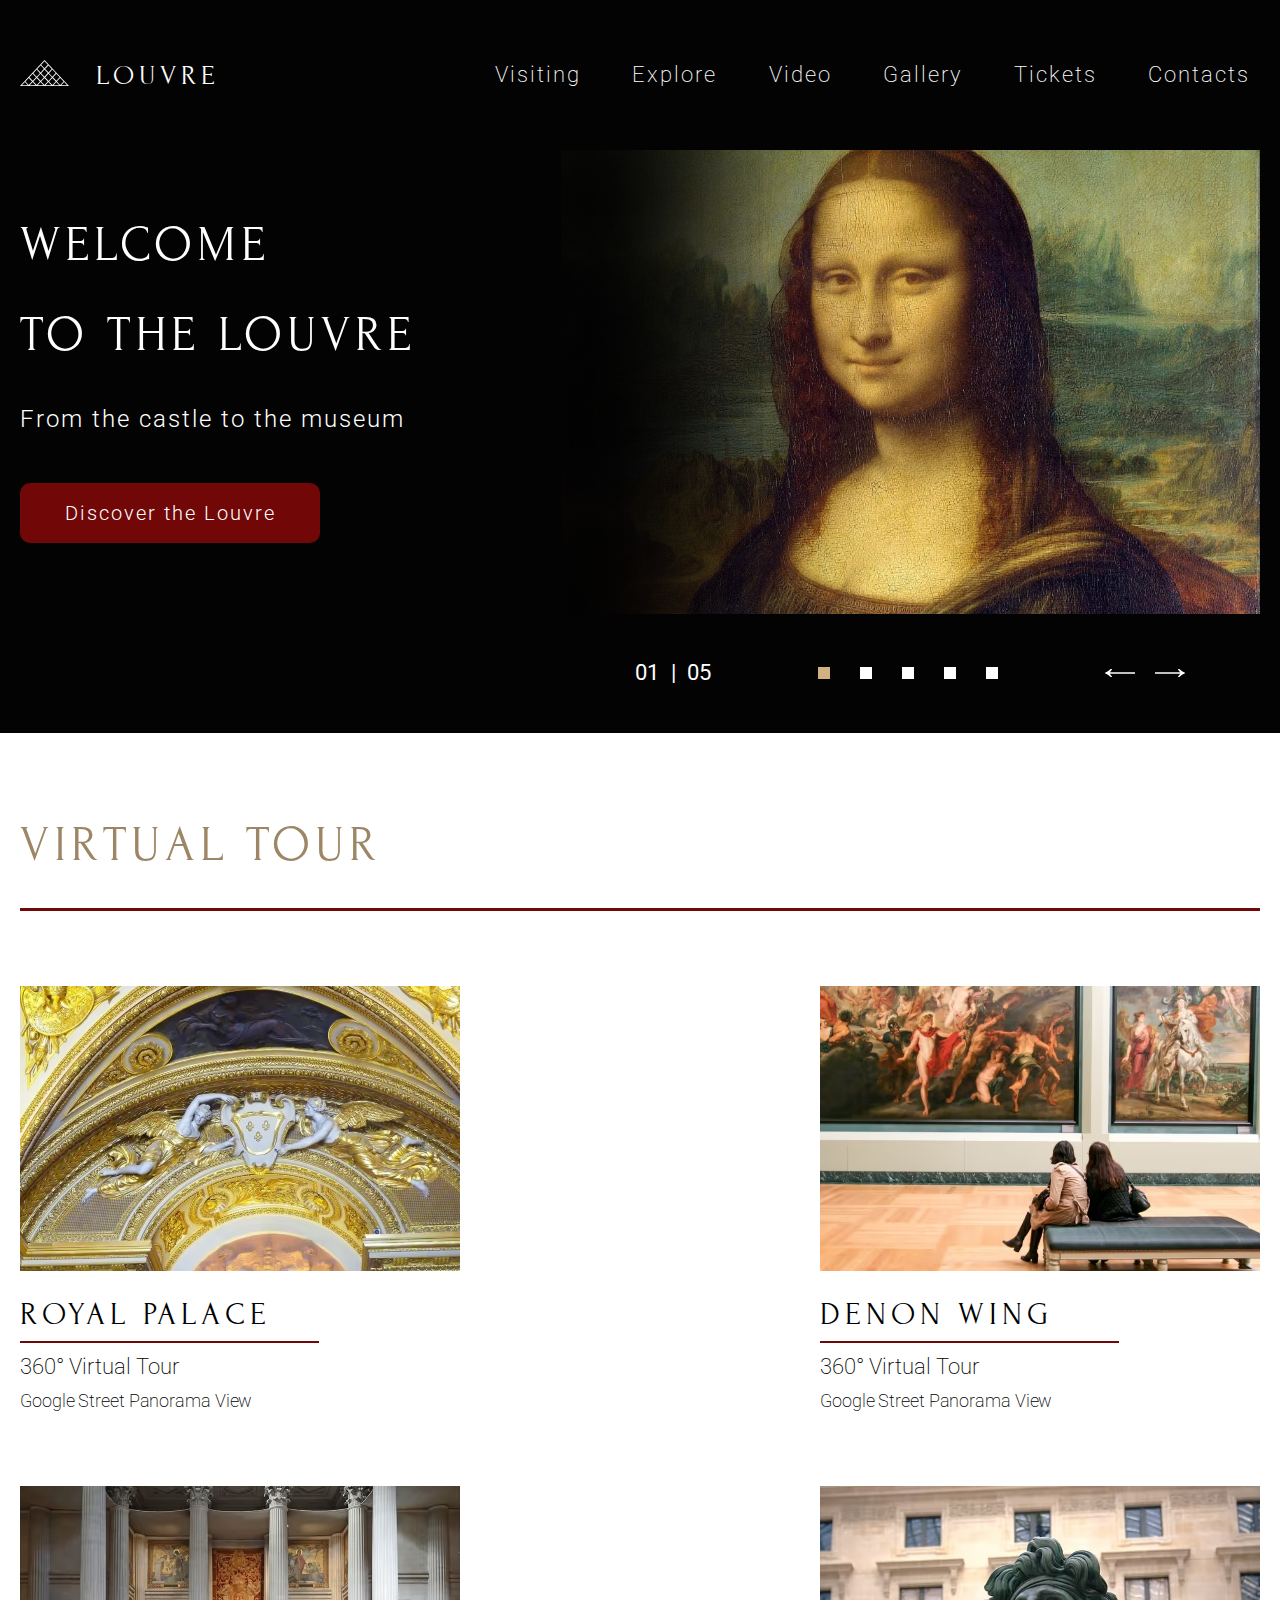
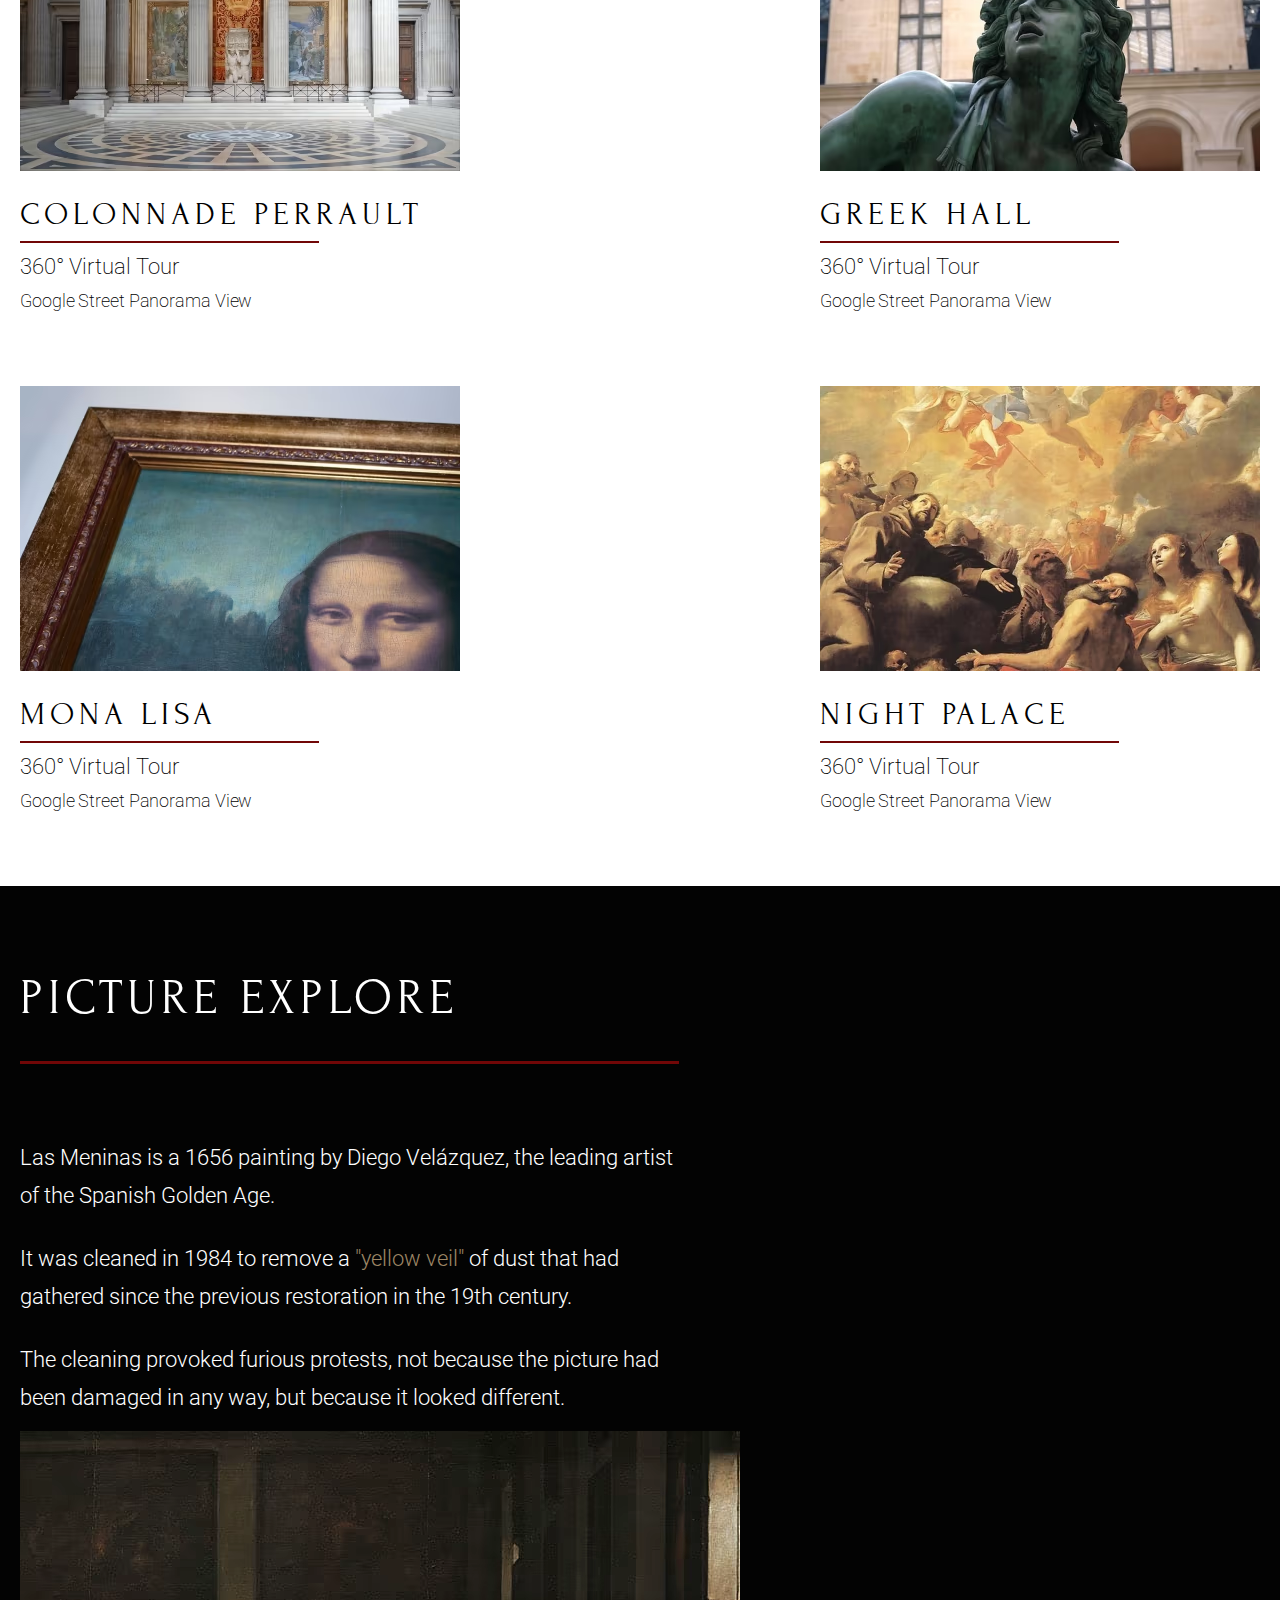
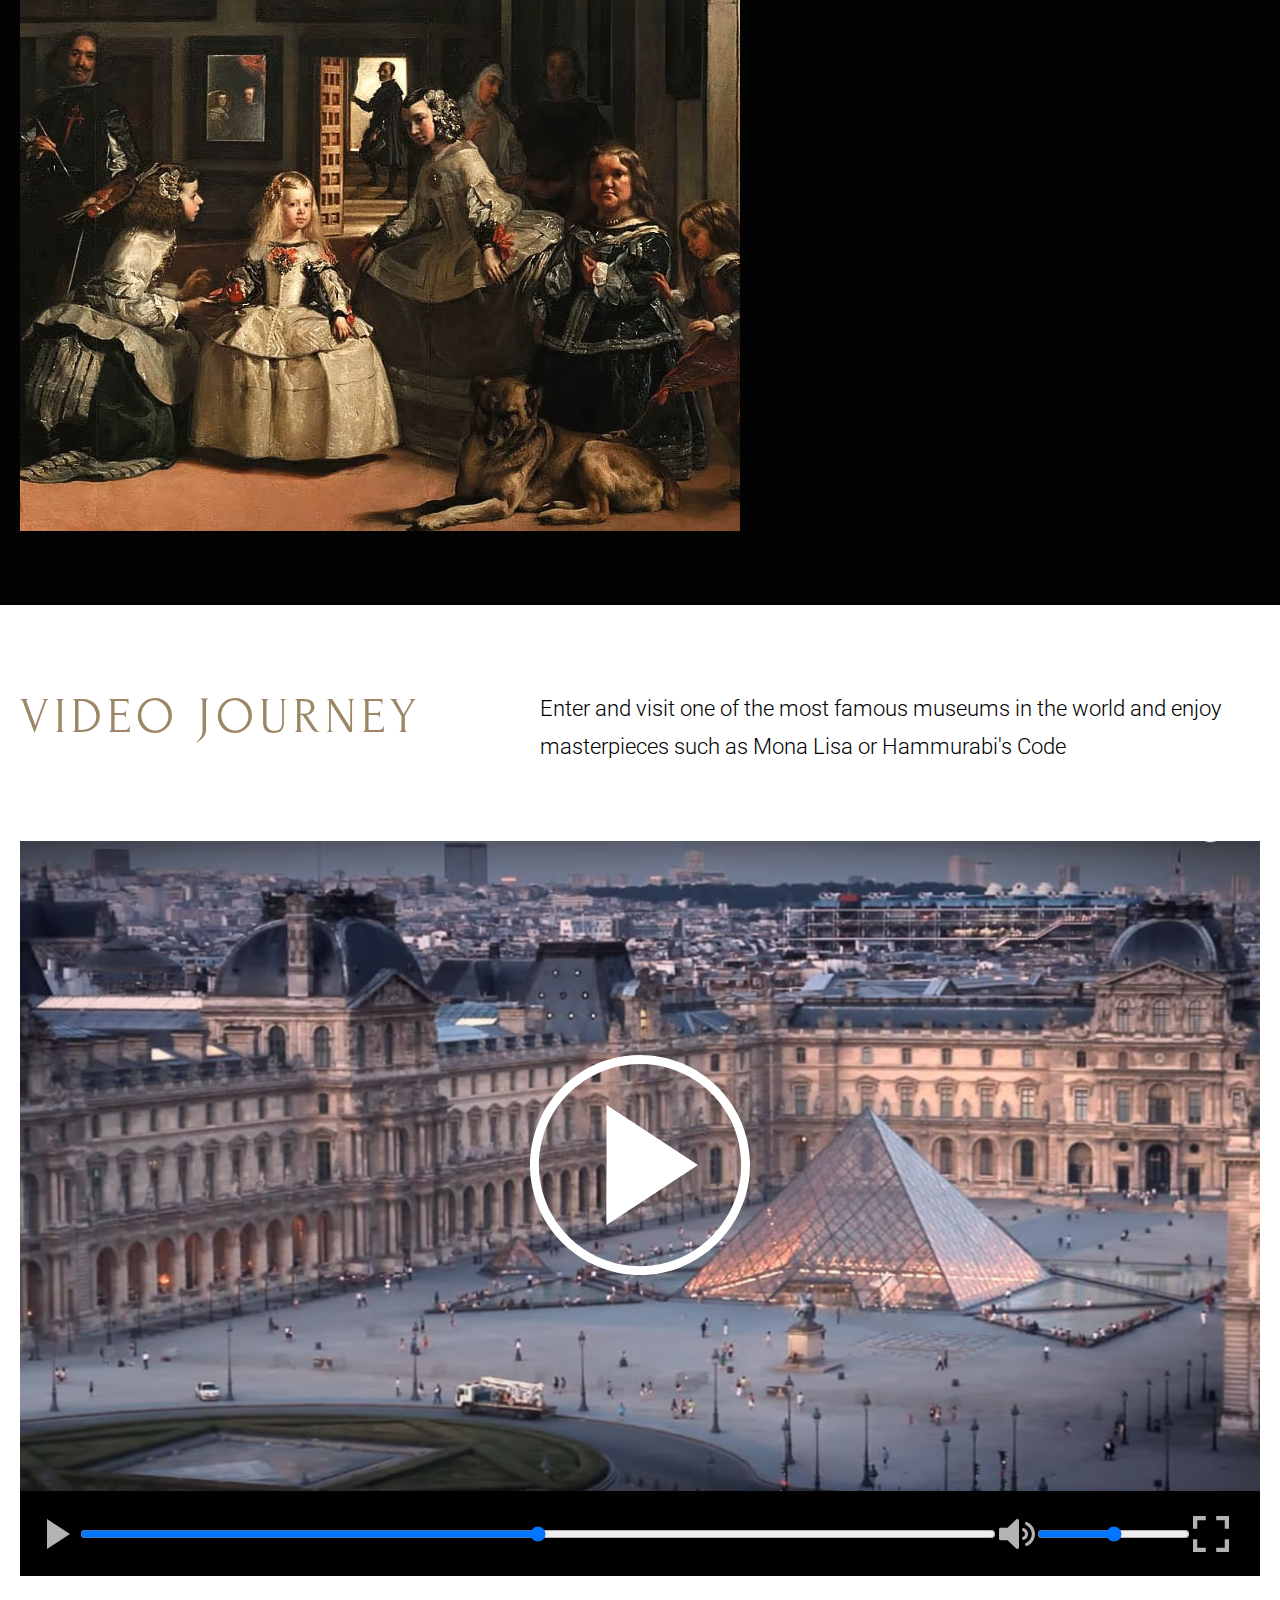
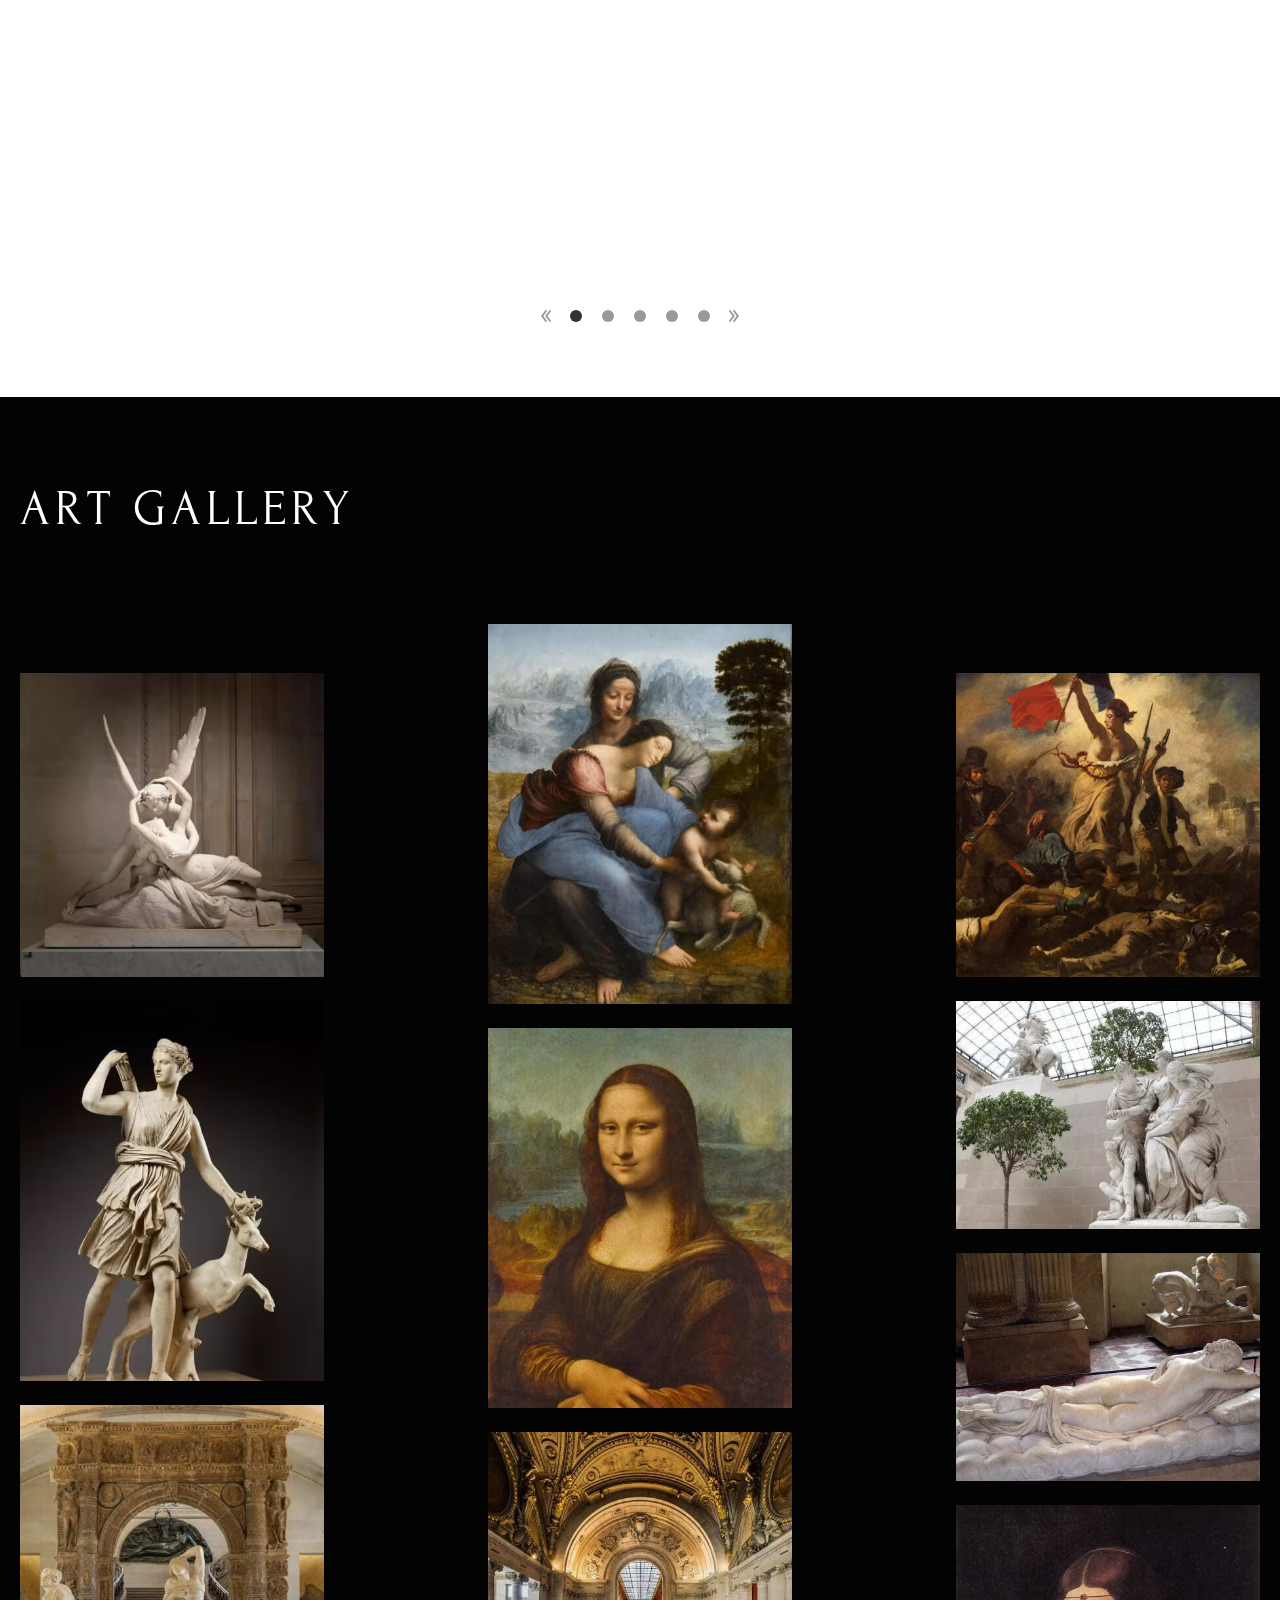
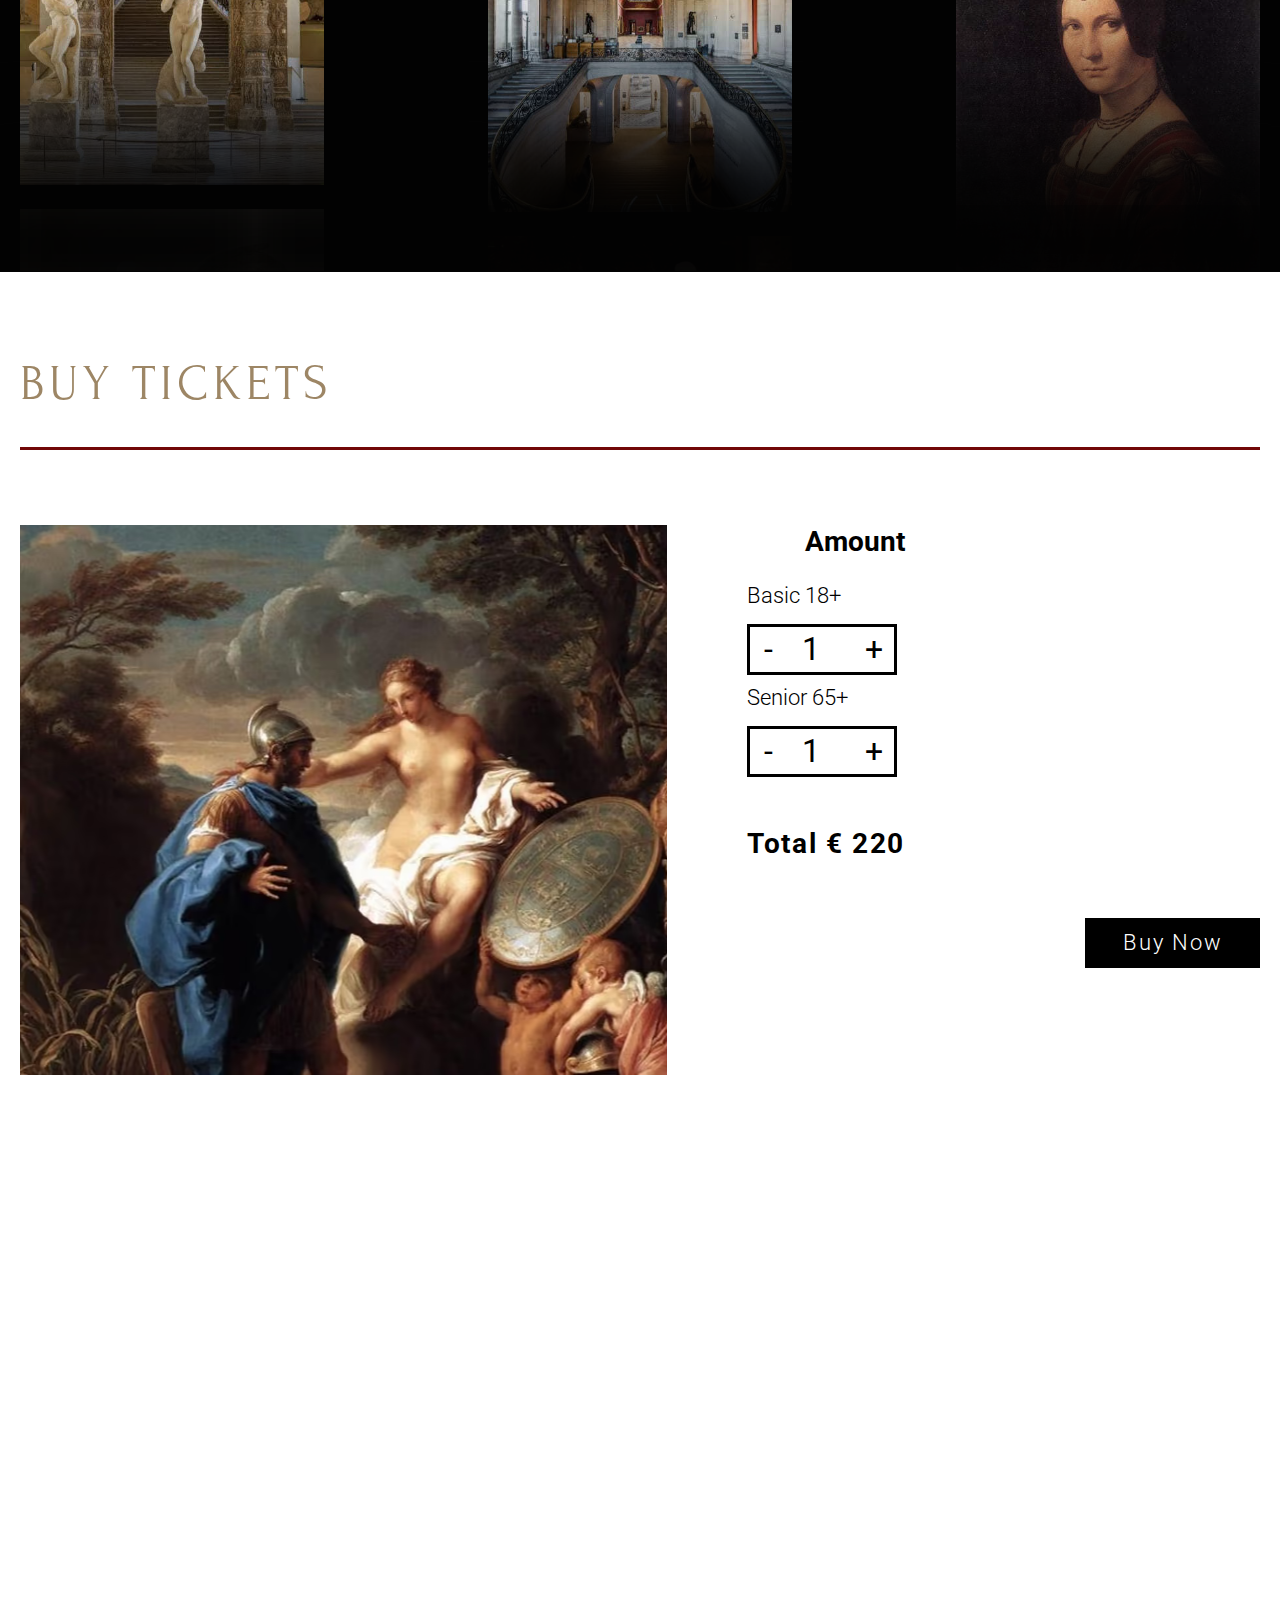
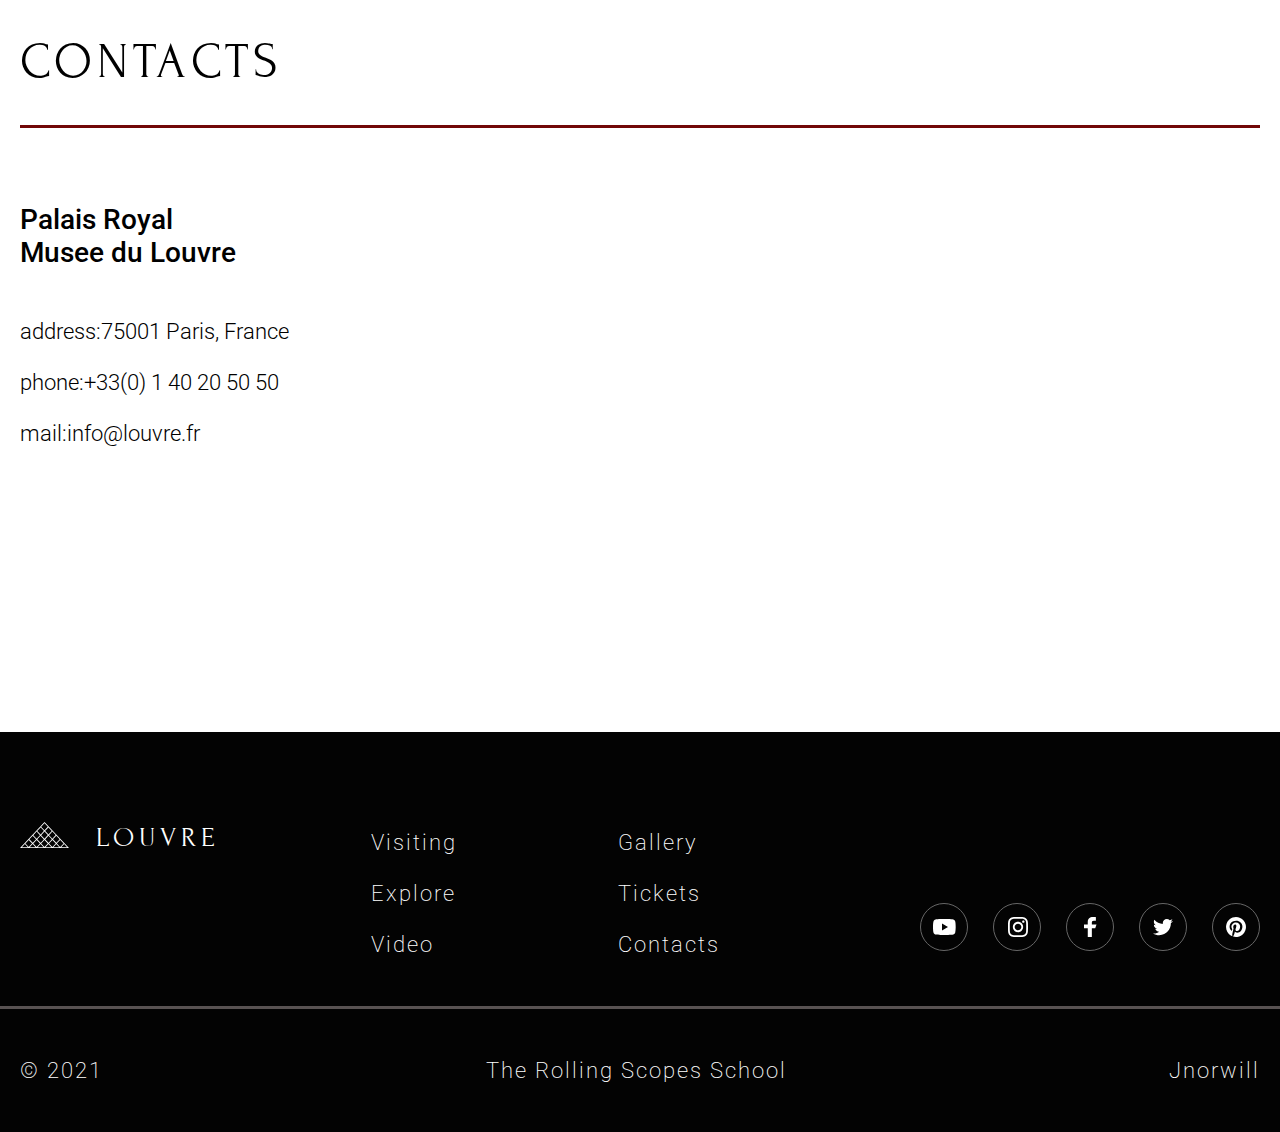
==== museum-dom/index.html @ 8c51a59c "refactor: rename folder museum" ====
<!DOCTYPE html>
<html lang="en">
  <head>
    <meta charset="UTF-8">
    <meta http-equiv="X-UA-Compatible" content="IE=edge">
    <meta name="viewport" content="width=device-width, initial-scale=1.0">
    <title>museum</title>
    <link rel="stylesheet" href="./compressed/css/style.min.css">
    <link rel="icon" href="./assets/img/favicon.ico">
    <link rel="preconnect" href="https://fonts.googleapis.com">
    <link rel="preconnect" href="https://fonts.gstatic.com" crossorigin>
    <link href="https://fonts.googleapis.com/css2?family=Forum&display=swap"
      rel="stylesheet">
    <link rel="preconnect" href="https://fonts.googleapis.com">
    <link rel="preconnect" href="https://fonts.gstatic.com" crossorigin>
    <link
      href="https://fonts.googleapis.com/css2?family=Roboto:wght@300;400;500;700&display=swap"
      rel="stylesheet">
    <script src="./index.js" defer></script>
  </head>
  <body>
    <header class="header-wrapper dark-bg">
      <h1 class="hidden">Museum</h1>
      <div class="header container">
        <div class="logo">
          <div class="logo__img"></div>
          <div class="logo__text">Louvre</div>
        </div>
        <nav>
          <ul class="navigation header__navigation">
            <li><a href="#visiting" class="navigation__link">Visiting</a></li>
            <li><a href="#explore" class="navigation__link">Explore</a></li>
            <li><a href="#video" class="navigation__link">Video</a></li>
            <li><a href="#gallery" class="navigation__link">Gallery</a></li>
            <li><a href="#tickets" class="navigation__link">Tickets</a></li>
            <li><a href="#contacts" class="navigation__link">Contacts</a></li>
          </ul>
          <div class="burger-menu-img"></div>
        </nav>
      </div>
      <div class="burger-menu">
        <ul class="navigation burger-menu__nav">
            <li><a href="#visiting" class="navigation__link">Visiting</a></li>
            <li><a href="#explore" class="navigation__link">Explore</a></li>
            <li><a href="#video" class="navigation__link">Video</a></li>
            <li><a href="#gallery" class="navigation__link">Gallery</a></li>
            <li><a href="#tickets" class="navigation__link">Tickets</a></li>
            <li><a href="#contacts" class="navigation__link">Contacts</a></li>
          </ul>
          <div class="burger-menu__img">
            <img class="burger-menu__img_big" src="./assets/img/burger-menu-img1.avif" alt="img">
            <img class="burger-menu__img_little" src="./assets/img/burger-menu-img2.avif" alt="img">
            <img class="burger-menu__img_little" src="./assets/img/burger-menu-img3.avif" alt="img">
          </div>
          <div class="burger-menu__line"></div>
          <div>
            <ul class="social-net burger-menu__social-net">
              <li><a href="https://www.youtube.com/user/louvre"
                  class="social-net__link youtube"></a></li>
              <li><a href="https://www.instagram.com/museelouvre/"
                  class="social-net__link instagram"></a></li>
              <li><a href="https://www.facebook.com/museedulouvre"
                  class="social-net__link facebook"></a></li>
              <li><a href="http://twitter.com/museelouvre"
                  class="social-net__link twitter"></a></li>
              <li><a href="https://www.pinterest.fr/museedulouvre/"
                  class="social-net__link pinterest"></a></li>
            </ul>
          </div>
      </div>
    </header>
    <main>
      <section class="welcome dark-bg">
        <div class="welcome-container container">
          <div class="welcome__text-container">
            <h2 class="title welcome__title">Welcome <br> to the Louvre</h2>
            <p class="welcome__subtitle">From the castle to the museum</p>
            <a href="./tours/tour7.html" class="welcome__button">Discover
              the Louvre</a>
          </div>
          <div class="welcome__slider slider">
            <div class="slider__gallery">
              <div class="slider__gallery_shadow"></div>
              <div>
                <img class="slider__gallery_img" src="./assets/img/1.avif"
                  alt="Djokonda">
                <img class="slider__gallery_img hidden" src="./assets/img/2.avif"
                  alt="">
                <img class="slider__gallery_img hidden" src="./assets/img/3.avif"
                  alt="">
                <img class="slider__gallery_img hidden" src="./assets/img/4.avif"
                  alt="">
                <img class="slider__gallery_img hidden" src="./assets/img/5.avif"
                  alt="">
              </div>
            </div>
            <div class="slider__pagination">
              <div class="slider__numbers">
                <div>01</div>
                <div>|</div>
                <div>05</div>
              </div>
              <div class="slider__squares">
                <div class="squares__square squares__square_beige"></div>
                <div class="squares__square"></div>
                <div class="squares__square"></div>
                <div class="squares__square"></div>
                <div class="squares__square"></div>
              </div>
              <div class="slider__arrows">
                <button class="slider__arrow"></button>
                <button class="slider__arrow slider__arrow_right"></button>
              </div>
            </div>
          </div>
        </div>
      </section>
      <section class="visiting container" id="visiting">
        <h2 class="visiting__title title border-bottom">Virtual tour</h2>
        <div class="visiting__cards">
          <a class="card-link" href="./tours/tour1.html">
            <img class="card-link__img"
              src="./assets/img/royal-palace-tour.avif" alt="Royal Palace">
            <h3 class="card-link__title">Royal Palace</h3>
            <p class="card-link__big-text">360° Virtual Tour</p>
            <p class="card-link__text">Google Street Panorama View</p>
          </a>
          <a class="card-link" href="./tours/tour2.html">
            <img class="card-link__img" src="./assets/img/denon-wing-tour.avif"
              alt="Denon Wing">
            <h3 class="card-link__title">Denon Wing</h3>
            <p class="card-link__big-text">360° Virtual Tour</p>
            <p class="card-link__text">Google Street Panorama View</p>
          </a>
          <a class="card-link" href="./tours/tour2.html">
            <img class="card-link__img"
              src="./assets/img/colonnade-perrault-tour.avif"
              alt="Colonnade Perrault">
            <h3 class="card-link__title">Colonnade Perrault</h3>
            <p class="card-link__big-text">360° Virtual Tour</p>
            <p class="card-link__text">Google Street Panorama View</p>
          </a>
          <a class="card-link" href="./tours/tour2.html">
            <img class="card-link__img" src="./assets/img/greek-hall-tour.avif"
              alt="Greek hall">
            <h3 class="card-link__title">Greek hall</h3>
            <p class="card-link__big-text">360° Virtual Tour</p>
            <p class="card-link__text">Google Street Panorama View</p>
          </a>
          <a class="card-link" href="./tours/tour2.html">
            <img class="card-link__img" src="./assets/img/mona-lisa-tour.avif"
              alt="Mona Lisa">
            <h3 class="card-link__title">Mona Lisa</h3>
            <p class="card-link__big-text">360° Virtual Tour</p>
            <p class="card-link__text">Google Street Panorama View</p>
          </a>
          <a class="card-link" href="./tours/tour2.html">
            <img class="card-link__img" src="./assets/img/night-palace-tour.avif"
              alt="Night
              Palace">
            <h3 class="card-link__title">Night Palace</h3>
            <p class="card-link__big-text">360° Virtual Tour</p>
            <p class="card-link__text">Google Street Panorama View</p>
          </a>
        </div>
      </section>
      <section class="explore-wrapper dark-bg" id="explore">
        <div class="explore container">
          <div class="explore__text-container">
            <h2 class="explore__title title border-bottom">Picture explore</h2>
            <p class="explore__text">Las Meninas is a 1656 painting by Diego
              Velázquez, the leading artist of the Spanish Golden Age.</p>
            <p class="explore__text">It was cleaned in 1984 to remove a <span
                class="explore__text_yellow">"yellow
                veil"</span> of dust that had gathered since the previous
              restoration in
              the 19th century.</p>
            <p class="explore__text explore__text_hidden">The cleaning provoked
              furious protests, not
              because the picture had been damaged in any way, but because it
              looked different.</p>
          </div>
          <div class="explore__img-container">
            <img src="./assets/img/before.avif" alt="img">
          </div>
        </div>
      </section>
      <section class="video container" id="video">
        <div class="video__text-container">
          <h2 class="video__title title">Video journey</h2>
          <p class="video__subtitle video__subtitle_hidden">Enter and visit one
            of the most famous
            museums in the world and enjoy masterpieces such as Mona Lisa or
            Hammurabi's Code</p>
        </div>
        <div class="video__video-slider video-slider">
          <div class="video-slider__player">
            <button class="video-slider__player-button"><img
                src="./assets/svg/player.svg" alt="play"></button>
            <div class="video-slider__control video-slider-control">
              <button class="video-slider-control__button
                video-slider-control__button_play"></button>
              <button class="video-slider-control__button
                video-slider-control__button_hidden-before
                video-slider-control__button_volume"></button>
              <input class="video-slider-control__range" type="range">
              <button class="video-slider-control__button
                video-slider-control__button_hidden
                video-slider-control__button_volume"></button>
              <input class="video-slider-control__range-volume" type="range">
              <button class="video-slider-control__button
                video-slider-control__button_fullscreen"></button>
            </div>
          </div>
          <div class="video-slider__list">
            <iframe width="560" height="315"
              src="https://www.youtube.com/embed/zp1BXPX8jcU" title="YouTube
              video player" allow="accelerometer; autoplay;
              clipboard-write; encrypted-media; gyroscope; picture-in-picture"
              allowfullscreen></iframe>
            <iframe class="video-slider__list_hidden2" width="560" height="315"
              src="https://www.youtube.com/embed/Vi5D6FKhRmo" title="YouTube
              video player" allow="accelerometer; autoplay;
              clipboard-write; encrypted-media; gyroscope; picture-in-picture"
              allowfullscreen></iframe>
            <iframe class="video-slider__list_hidden" width="560" height="315"
              src="https://www.youtube.com/embed/NOhDysLnTvY" title="YouTube
              video player" allow="accelerometer; autoplay;
              clipboard-write; encrypted-media; gyroscope; picture-in-picture"
              allowfullscreen></iframe>
          </div>
          <div class="video-slider__pagination video-slider-pagination">
            <div class="video-slider-pagination__point
              video-slider-pagination__point_selected"></div>
            <div class="video-slider-pagination__point"></div>
            <div class="video-slider-pagination__point"></div>
            <div class="video-slider-pagination__point"></div>
            <div class="video-slider-pagination__point"></div>
            <button class="video-slider-pagination__arrow
              video-slider-pagination__arrow_left"></button>
            <button class="video-slider-pagination__arrow"></button>
          </div>
        </div>
      </section>
      <section class="gallery-wrapper dark-bg" id="gallery">
        <div class="gallery container">
          <h2 class="gallery__title title">Art Gallery</h2>
          <div class="gallery__list">
            <img src="./assets/img/galery1.avif" alt="img">
            <img src="./assets/img/galery2.avif" alt="img">
            <img src="./assets/img/galery3.avif" alt="img">
            <img src="./assets/img/galery4.avif" alt="img">
            <img src="./assets/img/galery5.avif" alt="img">
            <img src="./assets/img/galery6.avif" alt="img">
            <img src="./assets/img/galery7.avif" alt="img">
            <img src="./assets/img/galery8.avif" alt="img">
            <img src="./assets/img/galery9.avif" alt="img">
            <img src="./assets/img/galery10.avif" alt="img">
            <img src="./assets/img/galery11.avif" alt="img">
            <img src="./assets/img/galery12.avif" alt="img">
            <img src="./assets/img/galery13.avif" alt="img">
            <img src="./assets/img/galery14.avif" alt="img">
            <img src="./assets/img/galery15.avif" alt="img">
          </div>
          <div class="gallery__shadow"></div>
        </div>
      </section>
      <section class="tickets container" id="tickets">
        <h2 class="tickets__title title border-bottom">Buy tickets</h2>
        <div class="tickets__container">
          <div class="tickets__img"></div>
          <form class="tickets__form" action="#">
            <div class="form">
              <div class="form__container_left">
                <p class="form__title">Ticket Type</p>
                <input class="form__radio" type="radio" id="radio1"
                  name="type_of_exhibition" checked>
                <label class="form__label" for="radio1">Permanent exhibition</label><br>
                <input class="form__radio" type="radio" id="radio2"
                  name="type_of_exhibition">
                <label class="form__label" for="radio2">Temporary exhibition</label><br>
                <input class="form__radio" type="radio" id="radio3"
                  name="type_of_exhibition">
                <label class="form__label" for="radio3">Combined Admission</label>
              </div>
              <div class="form__container_right">
                <p class="form__title form__title_right">Amount</p>
                <p class="form__text">Basic 18+</p>
                <div class="form__counter">
                  <button onclick="this.nextElementSibling.stepDown()">-</button>
                  <input type="number" min="0" max="20" value="1" readonly
                    name="senior18">
                  <button onclick="this.previousElementSibling.stepUp()">+</button>
                </div>
                <p class="form__text">Senior 65+</p>
                <div class="form__counter">
                  <button onclick="this.nextElementSibling.stepDown()">-</button>
                  <input type="number" min="0" max="20" value="1" readonly
                    name="senior65">
                  <button onclick="this.previousElementSibling.stepUp()">+</button>
                </div>
                <p class="form__text_bolt">Total € 220</p>
              </div>
            </div>
            <button class="form__submit">Buy Now</button>
          </form>
        </div>
        <div class="booking-tickets-container none">
          <form class="booking-tickets" action="#">
            <img class="booking-tickets__close"
              src="./assets/svg/close.svg" alt="close">
            <div class="booking-tickets-container-left">
              <img src="./assets/svg/logo-beige.svg" alt="icon">
              <h2 class="booking-tickets__title">Booking tickets</h2>
              <p class="booking-tickets__title_border">Tour to Louvre</p>
              <div class="booking-tickets__date-time">
                <input class="booking-tickets__input
                  booking-tickets__input_date" type="date">
                <input class="booking-tickets__input
                  booking-tickets__input_time" type="time">
              </div>
              <input class="booking-tickets__input booking-tickets__input_name"
                type="text" placeholder="Name">
              <input class="booking-tickets__input booking-tickets__input_email"
                type="email" placeholder="E-mail">
              <input class="booking-tickets__input booking-tickets__input_tel"
                type="tel" placeholder="Phone">
              <select class="booking-tickets__input
                booking-tickets__input_select">
                <option value="Permanent exhibition">Permanent exhibition</option>
                <option value="Temporary exhibition">Temporary exhibition</option>
                <option value="Combined Admission">Combined Admission</option>
              </select>
              <div class="booking-tickets__input
                booking-tickets__input-entry-ticket">
                <p class="booking-tickets__input-entry-ticket_border">Entry
                  Ticket</p>
                <div class="booking-tickets__input-entry-ticket_container">
                  <p>Basic 18+ (20 €)</p>
                  <div>
                    <button onclick="this.nextElementSibling.stepDown()">-</button>
                    <input type="number" min="0" max="20" value="1" readonly
                      name="senior18">
                    <button onclick="this.previousElementSibling.stepUp()">+</button>
                  </div>
                </div>
                <div class="booking-tickets__input-entry-ticket_container">
                  <p>Senior 65+ (10 €)</p>
                  <div>
                    <button onclick="this.nextElementSibling.stepDown()">-</button>
                    <input type="number" min="0" max="20" value="1" readonly
                      name="senior65">
                    <button onclick="this.previousElementSibling.stepUp()">+</button>
                  </div>
                </div>
              </div>
            </div>
            <div class="booking-tickets-overview">
              <div class="booking-tickets-overview-container">
                <div>
                  <h3 class="booking-tickets-overview__title">Overview</h3>
                  <p class="booking-tickets-overview__title_red">Tour to Louvre</p>
                  <p class="booking-tickets-overview__text_date
                    booking-tickets-overview__text">Friday, August 19</p>
                  <p class="booking-tickets-overview__text_time
                    booking-tickets-overview__text">16 : 30</p>
                  <p class="booking-tickets-overview__text_mark
                    booking-tickets-overview__text">Temporary exhibition</p>
                </div>
                <div>
                  <img src="./assets/img/tickets-img.avif" alt="img">
                </div>
              </div>
              <div class="booking-tickets-overview__cost">
                <p>Basic (20 €)</p>
                <p>40 €</p>
              </div>
              <div class="booking-tickets-overview__cost">
                <p>Senior (10 €)</p>
                <p>20 €</p>
              </div>
              <div class="booking-tickets-overview__total">
                <h3>Total:</h3>
                <p>60 €</p>
              </div>
              <div class="card-wrapper">
                <div class="card">
                  <div class="card-container">
                    <div class="card-next-container">
                      <label for="cardnumber">Card number</label>
                      <input class="card__text" id="cardnumber" type="text">
                      <p>Expiration date</p>
                      <div class="card-container">
                        <input class="card__text card__text_margin-right"
                          type="number" value="03">
                        <input class="card__text" type="number" value="2024">
                      </div>
                    </div>
                    <div>
                      <img src="./assets/svg/visa.svg" alt="viza">
                      <img src="./assets/svg/mastercard.svg" alt="mastercard">
                    </div>
                  </div>
                  <label for="cardholder">Cardholder name</label>
                  <input class="card__text card__text_margin-bottom"
                    id="cardholder" type="text">
                </div>
                <div class="card-backside">
                  <div class="card-backside__black"></div>
                  <div class="card-backside-container">
                    <div class="card-backside-next-container">
                      <label for="cvc">CVC/CVV</label>
                      <input class="card__text" id="cvc"
                        type="text">
                      <p class="card-backside__text">The last 3 or 4 digits on
                        back
                        of the card</p>
                    </div>
                  </div>
                </div>
              </div>
              <div class="booking-tickets-overview__button-container">
                <button class="booking-tickets-overview__button">Book</button>
              </div>
            </div>
          </form>
        </div>
      </section>
      <div class="parallax"></div>
      <section class="contacts container" id="contacts">
        <h2 class="contacts__title title border-bottom">Contacts</h2>
        <div class="contacts__container">
          <div>
            <h4 class="contacts__subtitle">Palais Royal <br> Musee du Louvre</h4>
            <ul>
              <li><a class="contacts__link"
                  href="https://goo.gl/maps/XaVPc3SoNzsibqBy8">address:75001
                  Paris, France</a></li>
              <li><a class="contacts__link" href="tel:+330140205050">phone:+33(0)
                  1 40 20 50 50</a></li>
              <li><a class="contacts__link" href="mailto:info@louvre.fr">mail:info@louvre.fr</a></li>
            </ul>
          </div>
          <div class="contacts__map">
            <iframe
              src="https://www.google.com/maps/embed?pb=!1m18!1m12!1m3!1d20998.4255049562!2d2.318433076479192!3d48.861963274406854!2m3!1f0!2f0!3f0!3m2!1i1024!2i768!4f13.1!3m3!1m2!1s0x47e66e25d0482b3d%3A0x1c0b82c6e1d85100!2zNzUwMDEg0J_QsNGA0LjQtiwg0KTRgNCw0L3RhtC40Y8!5e0!3m2!1sru!2sby!4v1631283942959!5m2!1sru!2sby"
              width=100% height=100% style="border:0;" allowfullscreen=""
              loading="lazy"></iframe>
          </div>
        </div>
      </section>
    </main>
    <footer class="footer dark-bg">
      <div class="footer__container container">
        <nav class="navigation footer-navigation-container">
          <div class="logo foter__logo">
            <div class="logo__img"></div>
            <div class="logo__text">Louvre</div>
          </div>
          <ul class="footer__navigation-open">
            <li class="footer__navigation_margin footer__navigation_margin-top"><a
                href="#visiting"
                class="navigation__link">Visiting</a></li>
            <li class="footer__navigation_margin"><a href="#explore"
                class="navigation__link">Explore</a></li>
            <li><a href="#video" class="navigation__link">Video</a></li>
          </ul>
          <ul class="footer__navigation-open">
            <li class="footer__navigation_margin footer__navigation_margin-top"><a
                href="#gallery"
                class="navigation__link">Gallery</a></li>
            <li class="footer__navigation_margin"><a href="#tickets"
                class="navigation__link">Tickets</a></li>
            <li><a href="#contacts" class="navigation__link">Contacts</a></li>
          </ul>
          <ul class="footer__navigation-hidden">
            <li>
              <ul>
              <li class="footer__navigation_margin"><a href="#visiting"
                  class="navigation__link">Visiting</a></li>
              <li><a href="#explore"
                  class="navigation__link">Explore</a></li>
            </ul>
            </li>
            <li>
              <ul>
              <li class="footer__navigation_margin"><a href="#video"
                  class="navigation__link">Video</a></li>
              <li><a href="#gallery"
                  class="navigation__link">Gallery</a></li>
            </ul>
            </li>
            <li>
              <ul>
              <li class="footer__navigation_margin"><a href="#tickets"
                  class="navigation__link">Tickets</a></li>
              <li><a href="#contacts" class="navigation__link">Contacts</a></li>
            </ul>
            </li>
          </ul>
        </nav>
        <ul class="social-net">
          <li><a href="https://www.youtube.com/user/louvre"
              class="social-net__link youtube"></a></li>
          <li><a href="https://www.instagram.com/museelouvre/"
              class="social-net__link instagram"></a></li>
          <li><a href="https://www.facebook.com/museedulouvre"
              class="social-net__link facebook"></a></li>
          <li><a href="http://twitter.com/museelouvre"
              class="social-net__link twitter"></a></li>
          <li><a href="https://www.pinterest.fr/museedulouvre/"
              class="social-net__link pinterest"></a></li>
        </ul>
      </div>
      <div class="footer__white-stripe"></div>
      <div class="footer__container container">
        <div>© 2021</div>
        <div class="footer-text-hidden">The Rolling Scopes School</div>
        <div>Jnorwill</div>
      </div>
    </footer>
  </body>
</html>
---- museum-dom/compressed/css/style.min.css ----
html{scroll-behavior:smooth}body{margin:0 auto;background:#ffffff;color:#000000}.hidden{display:none}a{text-decoration:none}ul{margin:0;padding:0;list-style:none}h2{margin:0}h3{margin:0}p{margin:0}.dark-bg{color:#ffffff;background:#030303}.container{max-width:1440px;margin:0 auto}.border-bottom{border-bottom:#710707 3px solid;padding-bottom:25px;margin-bottom:75px}.navigation__link{padding:10px;color:#ffffff;font-weight:200;font-size:22px;line-height:26px;letter-spacing:2px;font-family:"Roboto";transition:0.5s}.navigation__link:hover{cursor:pointer;color:#9d8665}.navigation__link:active{color:#7e6c51}.title{font-family:Forum;font-style:normal;font-weight:normal;font-size:80px;line-height:90px;letter-spacing:5px;text-transform:uppercase}.header{display:flex;align-items:center;justify-content:space-between;padding:50px 20px}.logo{display:flex;justify-content:space-between;align-items:center;width:200px;height:50px}.logo__img{background:url(../../assets/svg/icon.svg) 50% 50% no-repeat;margin-bottom:5px;width:49px;height:26px;transition:0.5s}.logo__text{font-family:Forum;letter-spacing:5px;text-transform:uppercase;font-size:28px;line-height:31px;transition:0.5s}.logo:hover{cursor:pointer}.logo:hover .logo__img{filter:invert(58%) sepia(15%) saturate(710%) hue-rotate(356deg) brightness(150%) contrast(91%)}.logo:hover .logo__text{color:#d2b183}.header__navigation{width:775px;display:flex;justify-content:space-between;align-items:center}.burger-menu__img{display:none;transition:1s}.burger-menu{position:absolute;transform:translateX(-200%);transition:1s}.social-net.burger-menu__social-net{display:none}.welcome-container{position:relative;padding:0 20px}.welcome__text-container{position:relative;padding:150px 0 270px;width:600px;z-index:2}.welcome__subtitle{font-family:Roboto;font-weight:300;font-size:28px;line-height:33px;letter-spacing:2px;margin:25px 0 75px}.welcome__button{background:#710707;border-radius:10px;font-family:Roboto;font-style:normal;font-weight:300;font-size:22px;line-height:26px;letter-spacing:2px;border:none;width:360px;height:75px;color:#ffffff;transition:0.5s;display:flex;justify-content:center;align-items:center}.welcome__button:hover{background:#9d8665;cursor:pointer}.welcome__slider{position:absolute;display:flex;flex-direction:column;align-items:flex-end;top:0;right:20px;z-index:1}.slider__gallery{overflow:hidden;position:relative}.slider__gallery_shadow{position:absolute;top:0;left:0;height:100%;width:1px;background:#030303;box-shadow:0px 0px 140px 180px #030303;z-index:2}.slider__pagination,.slider__numbers,.slider__squares,.slider__arrows{display:flex;align-items:center;justify-content:space-between}.slider__pagination{box-sizing:border-box;position:relative;z-index:2;width:600px;background:#030303;margin-top:-65px;padding:39px 75px}.slider__numbers{width:76px;height:40px;font-family:Roboto;font-size:22px;line-height:40px;text-transform:uppercase}.slider__squares{width:180px}.slider__squares .squares__square{width:16px;height:16px;background:#ffffff;transition:0.5s}.slider__squares .squares__square:hover{background:#d2b183;cursor:pointer}.slider__squares .squares__square_beige{background:#d2b183}.slider__arrows{width:80px}.slider__arrow{background:url(../../assets/svg/arrow.svg) 50% 50% no-repeat;height:8px;width:30px;padding:10px 0;border:none;transition:0.5s;background-size:contain}.slider__arrow:hover{cursor:pointer;filter:invert(58%) sepia(15%) saturate(710%) hue-rotate(356deg) brightness(150%) contrast(91%)}.slider__arrow_right{transform:rotate(180deg)}.visiting{padding:75px 20px}.visiting__title.title.border-bottom{color:#9d8665;margin-bottom:0}.visiting__cards{display:flex;justify-content:space-between;flex-wrap:wrap}.card-link{margin-top:75px;color:#000000}.card-link__img{width:440px;height:285px}.card-link__title{font-family:Forum;font-style:normal;font-weight:normal;font-size:32px;line-height:58px;letter-spacing:5px;text-transform:uppercase;margin:10px 0 11px;position:relative}.card-link__title::after{content:"";height:2px;background:#710707;width:68%;position:absolute;left:0;bottom:0;transition:0.5s}.card-link__big-text{font-family:Roboto;font-style:normal;font-weight:200;font-size:22px;line-height:26px;margin-bottom:10px}.card-link__text{font-family:Roboto;font-style:normal;font-weight:200;font-size:18px;line-height:21px;letter-spacing:-0.1px}.card-link:hover .card-link__title::after{width:100%}.explore{padding:75px 20px 70px;display:flex;justify-content:space-between;flex-wrap:wrap}.explore__text-container{max-width:659px}.explore__img-container{margin-top:14px}.explore__text{font-family:Roboto;font-style:normal;font-weight:300;font-size:22px;line-height:38px;margin-top:25px}.explore__text_yellow{color:#9d8665}.video{padding:75px 20px}.video__title{color:#9d8665}.video__text-container{display:flex;justify-content:space-between;margin-bottom:75px}.video__subtitle{max-width:720px;font-family:Roboto;font-style:normal;font-weight:300;font-size:22px;line-height:38px;margin-top:10px}.video-slider__player{background:url(../../assets/img/player.avif) 50% 50% no-repeat;background-size:cover;width:100%;height:735px;display:flex;justify-content:center;align-items:center;position:relative;z-index:1}.video-slider__player-button{background:transparent;border:none}.video-slider__player-button img{padding-bottom:85px;height:220px;width:220px}.video-slider__player-button:hover{cursor:pointer}.video-slider__control{position:absolute;background:#000000;width:100%;box-sizing:border-box;height:85px;bottom:0;left:0;padding:0 30px 0 20px;z-index:2}.video-slider__list{margin:40px 0;width:100%;display:flex;justify-content:space-between}.video-slider__list iframe{width:452px;height:254px;border:none}.video-slider-control{display:flex;justify-content:space-between;align-items:center}.video-slider-control__range-volume{width:155px}.video-slider-control__range{width:929px}.video-slider-control__button{transition:0.5s;border:none;background-size:contain;height:38px;width:38px}.video-slider-control__button:hover{cursor:pointer;filter:invert(66%) sepia(0%) saturate(0%) hue-rotate(163deg) brightness(90%) contrast(101%)}.video-slider-control__button_hidden-before{display:none}.video-slider-control__button_play{background:url(../../assets/svg/play.svg) 50% 50% no-repeat}.video-slider-control__button_play:focus{background:url(../../assets/svg/pause.svg) 50% 50% no-repeat}.video-slider-control__button_volume{background:url(../../assets/svg/volume-on.svg) 50% 50% no-repeat}.video-slider-control__button_volume:focus{background:url(../../assets/svg/volume-off.svg) 50% 50% no-repeat}.video-slider-control__button_fullscreen{background:url(../../assets/svg/full-screen-on.svg) 50% 50% no-repeat}.video-slider-control__button_fullscreen:focus{background:url(../../assets/svg/full-screen-off.svg) 50% 50% no-repeat}.video-slider-pagination{display:flex;justify-content:space-between;align-items:center;width:140px;margin:0 auto;position:relative}.video-slider-pagination__point{width:12px;height:12px;background:#999999;border-radius:50%;transition:0.5s}.video-slider-pagination__point:hover{cursor:pointer;background:#710707}.video-slider-pagination__point_selected{background:#333333}.video-slider-pagination__arrow{position:absolute;background:url(../../assets/svg/arrow2.svg) no-repeat 50% 50%;width:10px;height:12px;right:-30px;border:none;transition:0.5s}.video-slider-pagination__arrow:hover{cursor:pointer;filter:invert(13%) sepia(46%) saturate(2750%) hue-rotate(336deg) brightness(40%) contrast(120%)}.video-slider-pagination__arrow_left{transform:rotate(180deg);left:-30px}.gallery{padding:75px 20px 0;overflow:hidden;height:2126px;position:relative}.gallery__list{position:relative;height:2850px;display:flex;flex-direction:column;align-content:space-between;flex-wrap:wrap;margin-top:102px}.gallery__list img{margin-top:24px;width:456px;display:block}.gallery__list img:nth-child(6){margin-top:-25px}.gallery__shadow{width:100%;position:absolute;bottom:0;left:0;height:1px;background:#030303;box-shadow:0px 0px 140px 180px #030303;z-index:2}.tickets{padding:75px 20px}.tickets__title{color:#9d8665}.tickets__container{display:flex;justify-content:space-between}.tickets__img{background:url(../../assets/img/tickets.avif) 50% 50% no-repeat;background-size:cover;width:720px;height:550px}.tickets__form{width:660px;text-align:right}.form{display:flex;justify-content:space-between}.form__title{font-family:Roboto;font-style:normal;font-weight:bold;font-size:28px;line-height:33px;margin-bottom:25px}.form__container_left{text-align:left}.form__container_right{text-align:right;margin-left:80px}.form__radio{margin:29px 0 0;height:17px;width:17px}.form__label{margin-left:20px;font-family:Roboto;font-style:normal;font-weight:300;font-size:22px;line-height:26px}.form__text{font-family:Roboto;font-style:normal;font-weight:300;font-size:22px;line-height:26px;text-align:left;margin:10px 0 15px}.form__counter{border:solid #000000 3px;width:144px}.form__counter button{margin:0;border:none;background:none;padding:4px 11px;font-family:Roboto;font-style:normal;font-weight:normal;font-size:32px;line-height:37px;text-align:center}.form__counter input{border:none;width:62px;text-align:center;font-family:Roboto;font-size:32px;line-height:37px;padding:0}.form__text_bolt{font-family:Roboto;font-style:normal;font-weight:bold;font-size:28px;line-height:33px;letter-spacing:1.65px;margin:50px 0 58px}.form__submit{border:none;background:#000000;width:175px;height:50px;color:#ffffff;font-family:Roboto;font-style:normal;font-weight:300;font-size:22px;line-height:26px;letter-spacing:2px}.form__submit:hover{background:#9d8665}.booking-tickets-container.none{transform:translateX(-120%)}.booking-tickets-container{transition:1s;transform:translateX(0);position:fixed;width:100%;height:100%;top:0;bottom:0;right:0;left:0;z-index:10;background:rgba(0,0,0,0.5)}.booking-tickets{background:#ffffff;position:relative;transition:1s;width:970px;padding:30px;margin:50px auto;max-width:970px;font-family:Roboto;font-style:normal;font-weight:normal;font-size:18px;line-height:21px;display:flex;justify-content:space-between;z-index:11}.booking-tickets__close{background:none;border:none;position:absolute;padding:2px;top:0;right:0}.booking-tickets__close:hover{cursor:pointer}.booking-tickets-container-left{max-width:400px}.booking-tickets__title{font-family:Forum;font-size:50px;line-height:55px;text-transform:uppercase;color:#9d8665}.booking-tickets__title_border{border-bottom:solid 3px #740c11;padding-bottom:10px;margin-bottom:60px;color:#710707}.booking-tickets__input{border:1px solid #030303;box-sizing:border-box;padding:15px 15px 15px 45px;width:100%;margin-top:20px}.booking-tickets__input_date{background:url(../../assets/svg/date.svg) no-repeat 15px 50%;margin-right:20px}.booking-tickets__input_time{background:url(../../assets/svg/time.svg) no-repeat 15px 50%}.booking-tickets__input_name{background:url(../../assets/svg/name.svg) no-repeat 15px 50%}.booking-tickets__input_email{background:url(../../assets/svg/email.svg) no-repeat 15px 50%}.booking-tickets__input_tel{background:url(../../assets/svg/tel.svg) no-repeat 15px 50%}.booking-tickets__input_select{background:url(../../assets/svg/ticket.svg) no-repeat 15px 50%}.booking-tickets__date-time{display:flex;justify-content:space-between}.booking-tickets__input-entry-ticket{padding-left:15px}.booking-tickets__input-entry-ticket_border{border-bottom:solid 2px #740c11;color:#9d8665;font-family:Forum}.booking-tickets__input-entry-ticket_container{display:flex;justify-content:space-between;margin-top:18px}.booking-tickets-overview{padding:30px;border:1px solid #030303;box-sizing:border-box;width:530px}.booking-tickets-overview-container{display:flex;justify-content:space-between;margin-bottom:22px}.booking-tickets-overview__title{font-weight:500;font-size:32px;line-height:37px;color:#272727}.booking-tickets-overview__title_red{font-weight:500;font-size:22px;line-height:26px;color:#740c11}.booking-tickets-overview__text{color:#030303;font-weight:300;padding:5px 5px 5px 30px}.booking-tickets-overview__text_date{background:url(../../assets/svg/date.svg) no-repeat 0% 50%}.booking-tickets-overview__text_time{background:url(../../assets/svg/time.svg) no-repeat 0% 50%}.booking-tickets-overview__text_mark{background:url(../../assets/svg/mark.svg) no-repeat 0% 50%}.booking-tickets-overview__cost{display:flex;justify-content:space-between;font-size:22px;line-height:26px;color:#030303;margin-bottom:8px}.booking-tickets-overview__total{display:flex;justify-content:space-between;font-size:32px;line-height:37px;color:#030303;border-top:#740c11 2px solid;padding:10px 0}.booking-tickets-overview__button-container{display:flex;justify-content:right}.booking-tickets-overview__button{margin-top:55px;background:#710707;color:#ffffff;border:none;font-size:22px;line-height:26px;width:220px;padding:10px;transition:0.5s}.booking-tickets-overview__button:hover{background:#9d8665;cursor:pointer}.card-wrapper{position:relative}.card{position:relative;font-size:12px;line-height:14px;color:#161615;padding:15px 20px;background:#bcbcbc;border-radius:5px;width:360px;z-index:2;box-sizing:border-box}.card-container{display:flex;justify-content:space-between}.card-next-container{width:215px}.card__text{box-sizing:border-box;width:100%;margin-top:5px;padding:10px;margin-bottom:10px}.card__text_margin-right{margin-right:15px}.card__text_margin-bottom{margin-bottom:0}.card-backside{top:30px;right:0;padding:25px 0 0;position:absolute;background:#939393;border-radius:5px;width:360px;height:211px;z-index:1;text-align:right}.card-backside-container{display:flex;justify-content:right}.card-backside-next-container{text-align:left;margin:15px 20px;width:75px}.card-backside__black{background:#161615;width:100%;height:45px}.card-backside__text{font-size:10px;line-height:12px;padding:10px}.parallax{width:100%;height:400px;background:url(../../assets/img/parallax.avif) 50% 50% no-repeat;background-size:cover;background-attachment:fixed}.contacts{padding:75px 20px}.contacts__container{display:flex;justify-content:space-between}.contacts__subtitle{font-family:Roboto;font-style:normal;font-weight:500;font-size:28px;line-height:33px;margin:0 0 50px}.contacts__link{display:block;font-family:Roboto;font-style:normal;font-weight:300;font-size:22px;line-height:26px;color:#000000;border:none;margin-top:25px}.contacts__map{width:960px;height:620px}.footer{font-family:Roboto;font-style:normal;font-weight:200;font-size:22px;line-height:22px;letter-spacing:2px;padding:90px 0 50px}.foter__logo{margin-top:-10px}.footer__white-stripe{height:3px;background:#585252;width:100%;margin:48px 0 51px}.footer__container{display:flex;justify-content:space-between;padding:0 20px}.footer-navigation-container{max-width:710px;width:100%;display:flex;justify-content:space-between}.footer__navigation-hidden{display:none}.footer__navigation_margin{margin-bottom:25px}.footer__navigation_margin-top{margin-top:8px}.social-net{display:flex;align-items:flex-end;margin-bottom:7px;margin-left:90px}.social-net__link{width:46px;height:46px;border:solid 1px #666666;border-radius:50%;display:block;transition:0.5s;margin-left:25px}.social-net__link:hover{filter:invert(58%) sepia(15%) saturate(710%) hue-rotate(356deg) brightness(150%) contrast(91%)}.youtube{background:url(../../assets/svg/youtube.svg) no-repeat 50% 50%}.instagram{background:url(../../assets/svg/instagram.svg) no-repeat 50% 50%}.facebook{background:url(../../assets/svg/facebook.svg) no-repeat 50% 50%}.twitter{background:url(../../assets/svg/twitter.svg) no-repeat 50% 50%}.pinterest{background:url(../../assets/svg/pinterest.svg) no-repeat 50% 50%}@media (max-width: 1520px){.title{font-size:50px;line-height:75px}.welcome__text-container{padding:50px 0 190px}.welcome__title{line-height:90px}.welcome__subtitle{font-size:24px;line-height:28px;margin-bottom:50px}.welcome__button{width:300px;height:60px;font-size:20px;line-height:23px}.slider__gallery_img{width:700px;height:525px}.slider__pagination{width:100%}.slider .squares__square{width:12px;height:12px}.gallery{height:1400px}.gallery__list{height:2000px}.gallery__list img{width:304px}.form__container_left{display:none}.contacts__map{width:694px;height:454px}}@media (max-width: 1024px){.header{padding:40px 20px}.header__navigation{display:none}.burger-menu{padding-top:35px;padding-left:55px;width:297px;height:100%;box-sizing:border-box;background:#030303;z-index:10}.burger-menu-open{transform:translateX(0)}.burger-menu__nav li{padding-bottom:20px}.burger-menu-img{width:25px;height:25px;display:block;background:url(../../assets/svg/burger-menu.svg)}.open{background:url(../../assets/svg/close.svg);filter:invert(100%) sepia(0%) saturate(0%) hue-rotate(138deg) brightness(103%) contrast(101%)}.welcome__text-container_opacity{opacity:0}.border-bottom{padding-bottom:20px;margin-bottom:60px}.visiting{padding:60px 20px 56px}.visiting__cards{max-width:768px;margin:0 auto}.card-link{margin-top:60px}.card-link__img{width:330px;height:215px}.card-link__title{font-size:28px;line-height:55px;letter-spacing:3px}.card-link__big-text{font-size:20px;line-height:23px}.card-link__text{font-size:16px;line-height:19px}.explore{padding:60px 20px 55px}.explore__text-container{width:100%}.explore__text_hidden{display:none}.explore__text{font-size:20px;letter-spacing:-0.2px;margin-top:0}.explore__img-container{margin-top:57px}.video{padding:60px 20px}.video__text-container{margin-bottom:40px}.video__subtitle_hidden{display:none}.video-slider__player-button img{padding-bottom:56px;height:152px;width:152px}.video-slider__player{height:505px}.video-slider__control{height:60px;padding:0 40px}.video-slider-control__button{height:26px;width:26px;background-size:contain}.video-slider-control__range{width:564px}.video-slider__list iframe{width:300px;height:170px}.gallery{padding-top:60px}.gallery__list{margin-top:85px}.tickets{padding:60px 20px}.tickets__img{width:700px;height:440px}.tickets__form{width:175px;margin-right:30px}.form__container_right{margin-left:0;text-align:left}.form__counter{width:175px;box-sizing:border-box}.form__title{margin-bottom:29px}.form__text{margin:29px 0 10px}.form__text_bolt{margin:22px 0 69px}.contacts{padding:60px 20px}.contacts__subtitle{font-size:24px;line-height:28px;margin-bottom:35px}.contacts__link{font-size:20px;line-height:23px;margin-top:15px}.footer{padding:61px 0 50px}}@media (max-width: 950px){.video-slider__list_hidden{display:none}.gallery{height:2126px}.gallery__list{height:3200px}.gallery__list img{width:352px}.footer__container{flex-wrap:wrap}.booking-tickets-container.none{transform:translateX(-150%)}}@media (max-width: 768px){.border-bottom{padding-bottom:20px;margin-bottom:40px}.title{font-size:40px;line-height:60px}.header{padding:30px 20px}.burger-menu-open{position:static}.burger-menu{width:100%;padding:55px}.burger-menu__img{display:flex;flex-wrap:wrap;justify-content:space-between}.burger-menu__img .burger-menu__img_big{width:100%;max-width:658px;height:194px;object-fit:cover}.burger-menu__img .burger-menu__img_little{width:100%;max-width:319px;height:161px;margin-top:20px;object-fit:cover}.burger-menu__line{margin-top:35px;height:1px;width:100%;background:rgba(255,255,255,0.5)}.burger-menu__social-net{justify-content:space-between;width:340px}.burger-menu__social-net .social-net__link{margin:0}.social-net.burger-menu__social-net{display:flex}.welcome-hidden{display:none}.welcome__text-container_opacity{opacity:1}.welcome__text-container{width:100%;padding:0;text-align:center}.welcome__subtitle{font-size:20px;line-height:23px}.welcome__button{display:none}.welcome__slider{position:static}.welcome .slider__gallery_shadow{display:none}.slider__gallery_img{width:100%;height:auto}.slider__pagination{margin-top:0;padding:23px 163px}.slider__squares{width:160px}.visiting{padding:40px 20px 80px}.card-link__img{width:280px;height:180px}.visiting__cards{justify-content:space-evenly}.card-link{margin-top:40px}.card-link__title{font-size:22px;line-height:47px}.card-link__title::after{content:"";width:54%}.card-link__big-text{margin-bottom:7px}.explore{padding:40px 20px}.explore__text{display:none}.explore__img-container{margin-top:0}.video{padding:40px 20px 80px}.video__text-container{margin-bottom:20px}.video-slider__player-button img{padding-bottom:52px;height:80px;width:80px}.video-slider__player{height:385px}.video-slider__control{height:53px;padding:0 30px}.video-slider-control__button{background-size:contain}.video-slider-control__range{width:484px}.video-slider-control__button_hidden{display:none}.video-slider-control__button_hidden-before{display:block}.video-slider-control__range-volume{display:none}.video-slider__list{margin:21px 0}.video-slider__list iframe{width:354px;height:199px}.gallery{padding-top:40px}img:nth-child(6){margin-top:0}img:nth-child(8){margin-top:-25px}.gallery__list{margin-top:66px}.gallery{height:1179px}.tickets{padding:40px 20px}.tickets__img{width:444px;height:340px}.tickets__form{margin-right:46px}.form__title{margin-bottom:38px}.form__text{margin:25px 0 10px}.form__text_bolt{margin:37px 0 40px}.booking-tickets-container{overflow:scroll}.booking-tickets{flex-direction:column;max-width:590px;box-sizing:border-box}.booking-tickets-container-left{max-width:100%}.booking-tickets-overview{max-width:100%;margin-top:50px}.parallax{height:300px}.contacts{padding:40px 20px 67px}.contacts__container{flex-wrap:wrap}.contacts__subtitle{font-size:20px;line-height:23px;margin-bottom:40px}.contacts__link{font-size:18px;line-height:21px}.contacts__map{margin-top:40px}.contacts__map{width:100%;height:476px}.footer{padding:50px 0 40px}.social-net{margin:35px auto 0}.footer__white-stripe{margin:40px 0}}@media (max-width: 750px){.explore__img-container{margin-top:20px;height:368px}.explore__img-container img{max-width:380px;width:100%;height:368px}.video-slider__list iframe{width:180px;height:101px}.gallery{height:716px}.gallery .gallery__list{height:1630px}.gallery .gallery__list img{width:178px}}@media (max-width: 420px){.logo{width:138px;height:32px}.logo__img{width:29px;height:16px;background-size:contain}.logo__text{font-size:16px;line-height:18px}.title{font-size:28px;line-height:40px}.burger-menu{padding-top:35px;padding-bottom:25px}.burger-menu__img .burger-menu__img_big{width:95px;height:95px}.burger-menu__img .burger-menu__img_little{width:95px;height:95px;margin-top:0}.burger-menu__line{margin-top:20px}.burger-menu__social-net.social-net{margin:25px auto 0}.welcome__title{padding-top:3px}.welcome__subtitle{font-size:16px;line-height:19px}.slider__pagination{padding:16px 75px 20px}.slider__numbers{font-size:16px;line-height:40px;width:50px}.slider .squares__square{width:7px;height:7px}.slider__squares{width:74px}.slider .slider__arrows{width:55px}.slider__arrow{width:21px}.card-link__title{font-size:18px;line-height:42px;letter-spacing:5px}.card-link__big-text{font-size:16px;line-height:19px}.card-link__big-text{margin-bottom:10px}.visiting{padding-bottom:40px}.visiting__title{margin-bottom:20px}.explore__img-container{margin-top:0}.video{padding-top:36px;padding-bottom:41px}.video-slider__player{height:226px}.video-slider__player-button img{padding-bottom:52px;height:50px;width:50px}.video-slider__control{padding:0px 20px}.video-slider-control__range{width:200px}.video-slider-control__button{height:18px;width:18px}.video-slider__list{margin:40px 0}.video-slider-pagination{width:120px}.video-slider-pagination__point{width:8px;height:8px}.tickets__container{flex-wrap:wrap;justify-content:center}.tickets__img{margin-bottom:40px;width:380px;height:160px}.form__title{font-size:16px;line-height:19px;margin-bottom:0px}.form__container_right{text-align:center}.tickets__form{margin-right:0}.form__text{font-size:16px;line-height:19px}.form__text{margin:20px 0 14px}.form__text_bolt{font-size:16px;line-height:19px;letter-spacing:0px;margin-top:40px}.form__submit{font-size:16px}.booking-tickets{max-width:420px}.booking-tickets__title{font-size:32px;line-height:35px}.booking-tickets-overview{padding:15px}.card{width:330px}.card-backside{width:330px;position:static;margin-top:25px}.contacts__subtitle{font-size:16px;line-height:19px}.contacts__link{font-size:16px;line-height:19px}.contacts__map{height:248px}.contacts{padding-bottom:40px}.footer{padding-top:45px;font-size:16px;line-height:19px}.navigation__link{font-size:16px;line-height:19px}.footer-navigation-container{display:block}.footer__navigation-open{display:none}.footer__navigation-hidden{margin-top:33px;display:flex;justify-content:space-between}.navigation__link{padding:10px 0}.footer__navigation_margin{margin-bottom:30px}.social-net{margin:40px auto 0;width:260px;justify-content:space-between}.social-net__link{margin:0}.footer-text-hidden{display:none}}@media (max-width: 400px){.video-slider__list_hidden2{display:none}.gallery .gallery__list img{width:135px}}
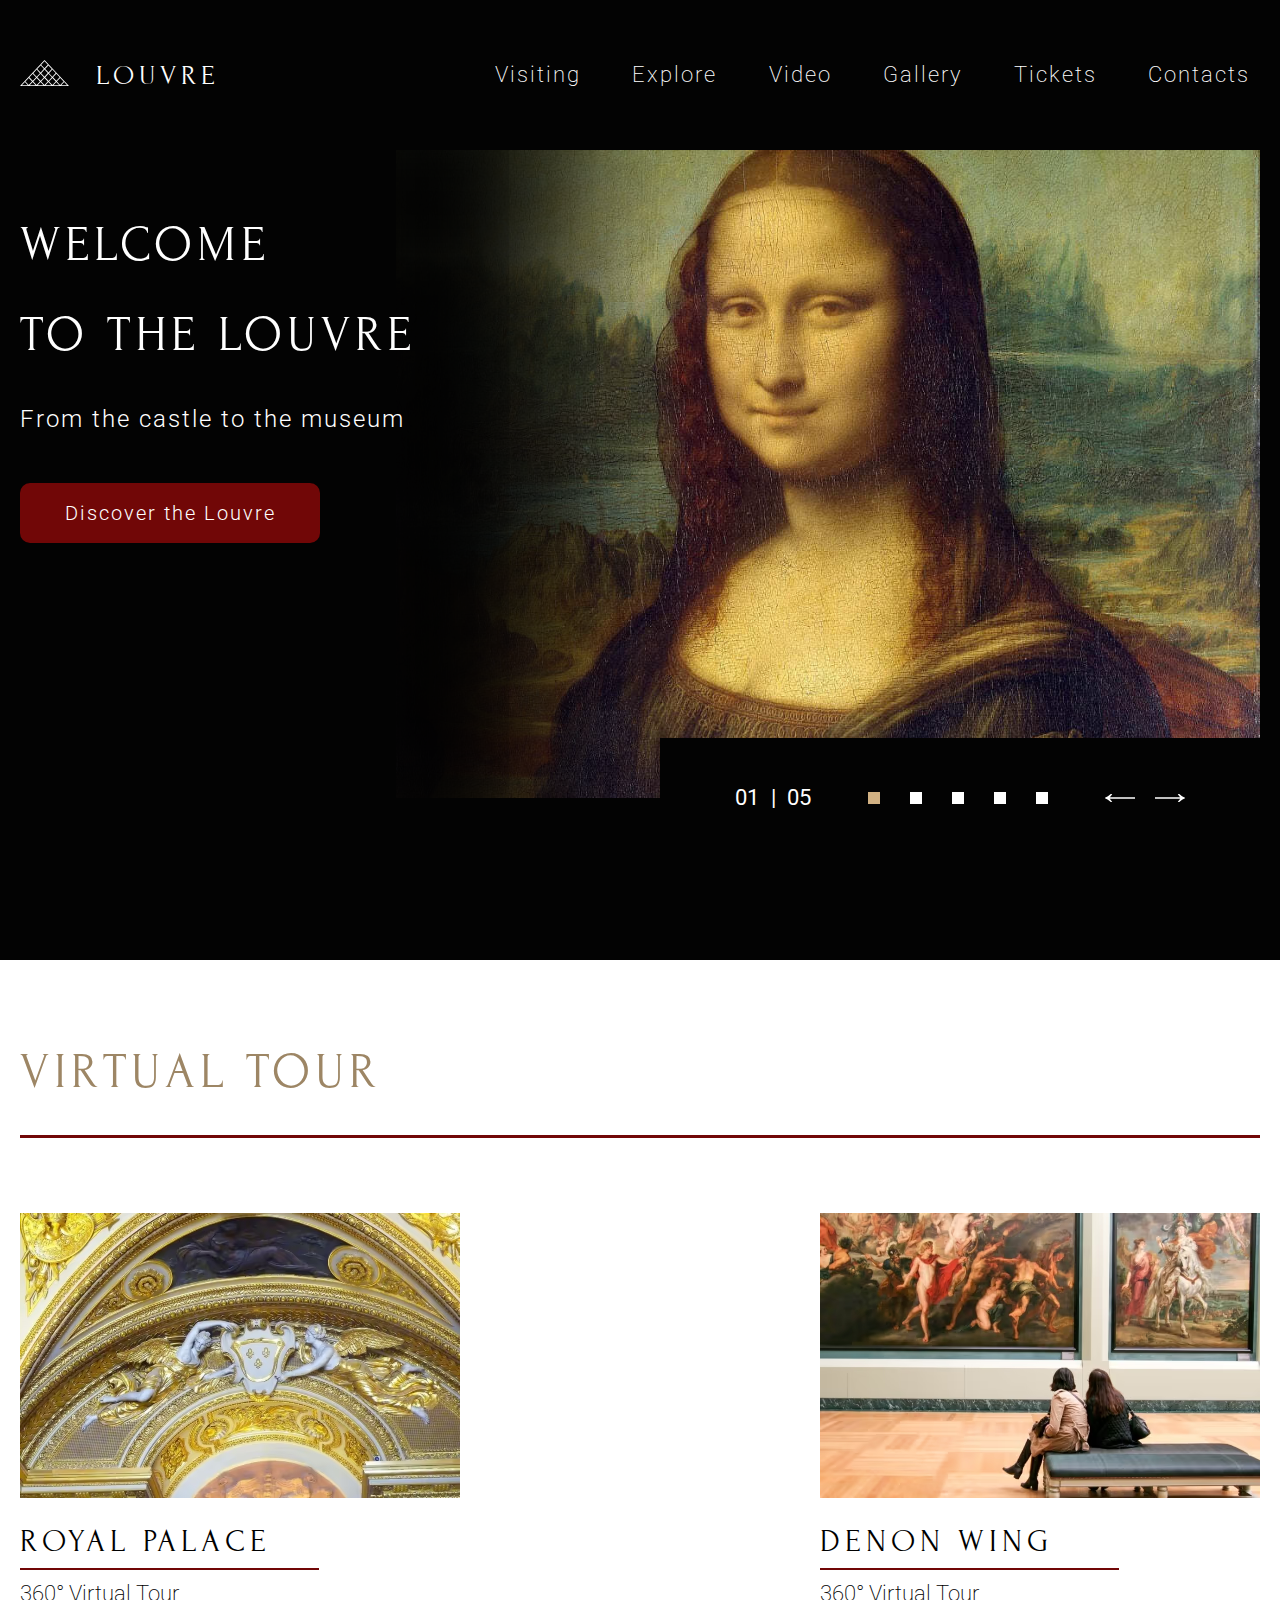
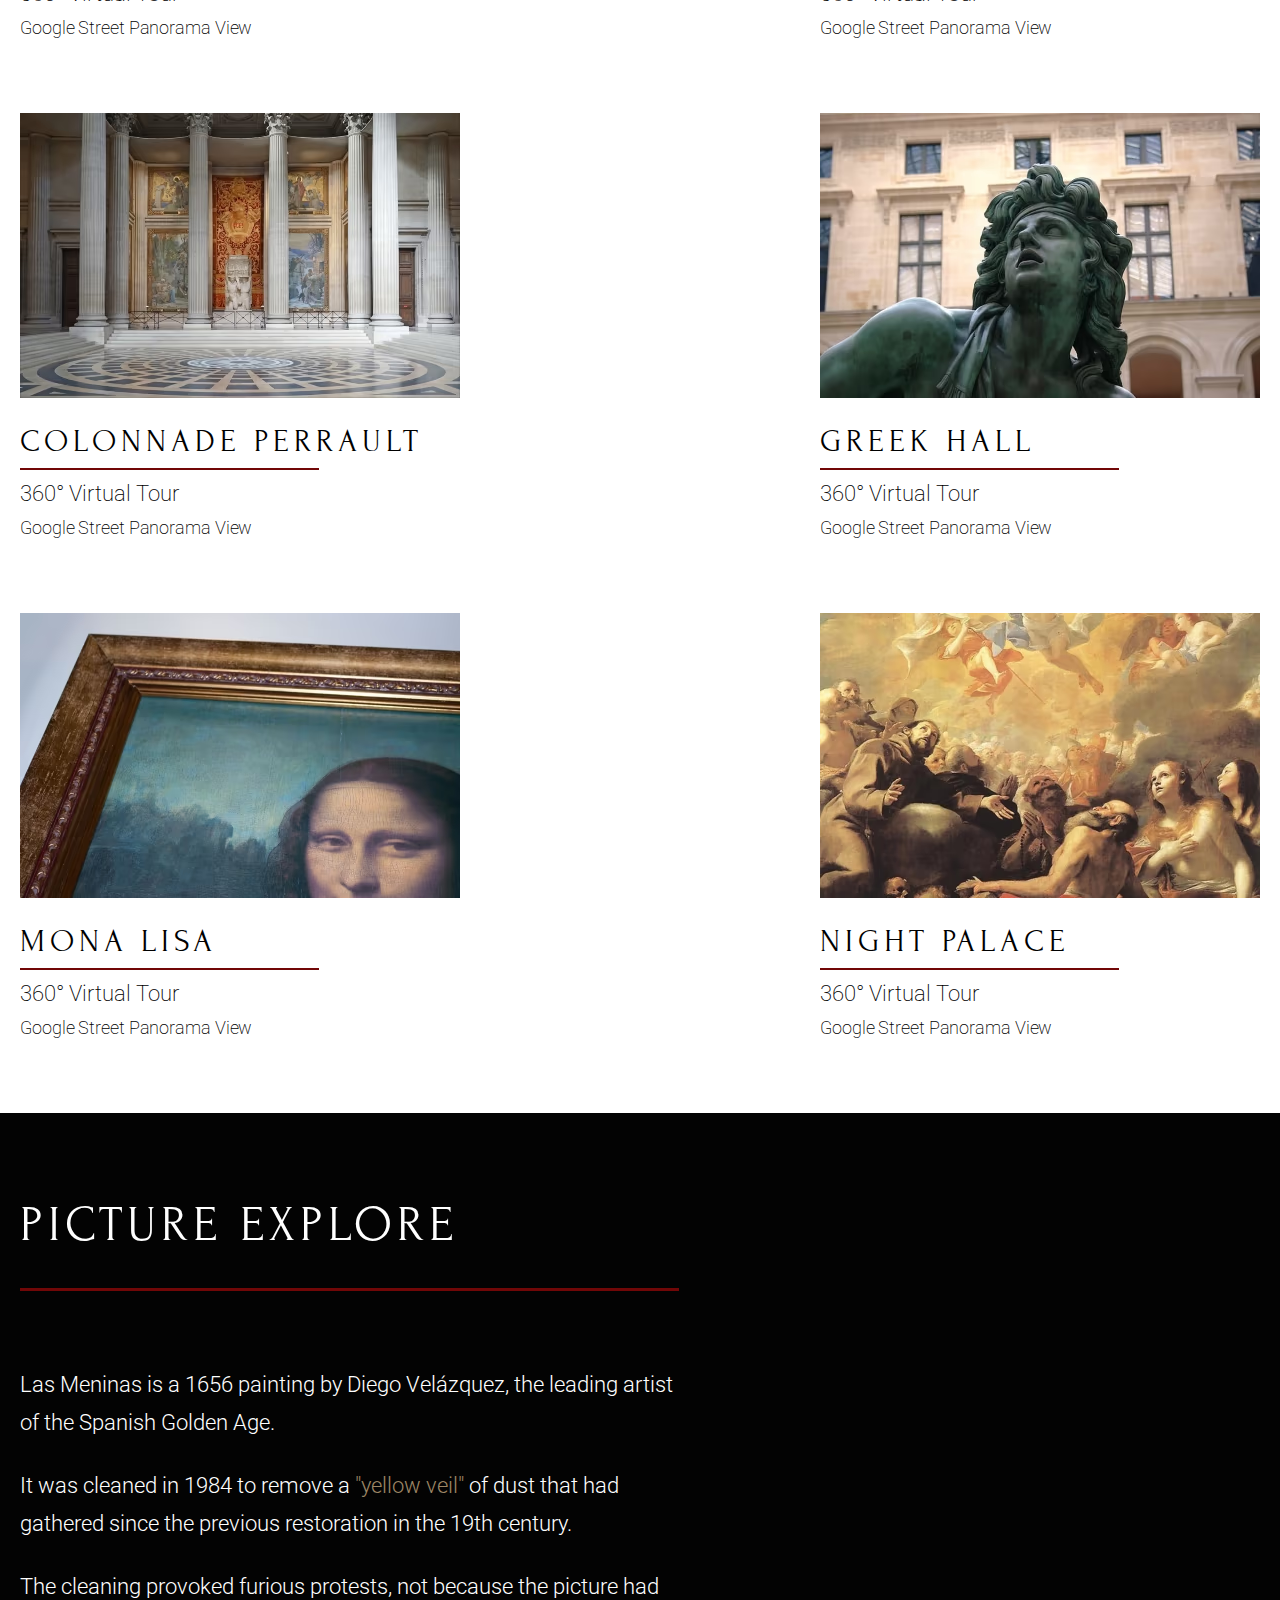
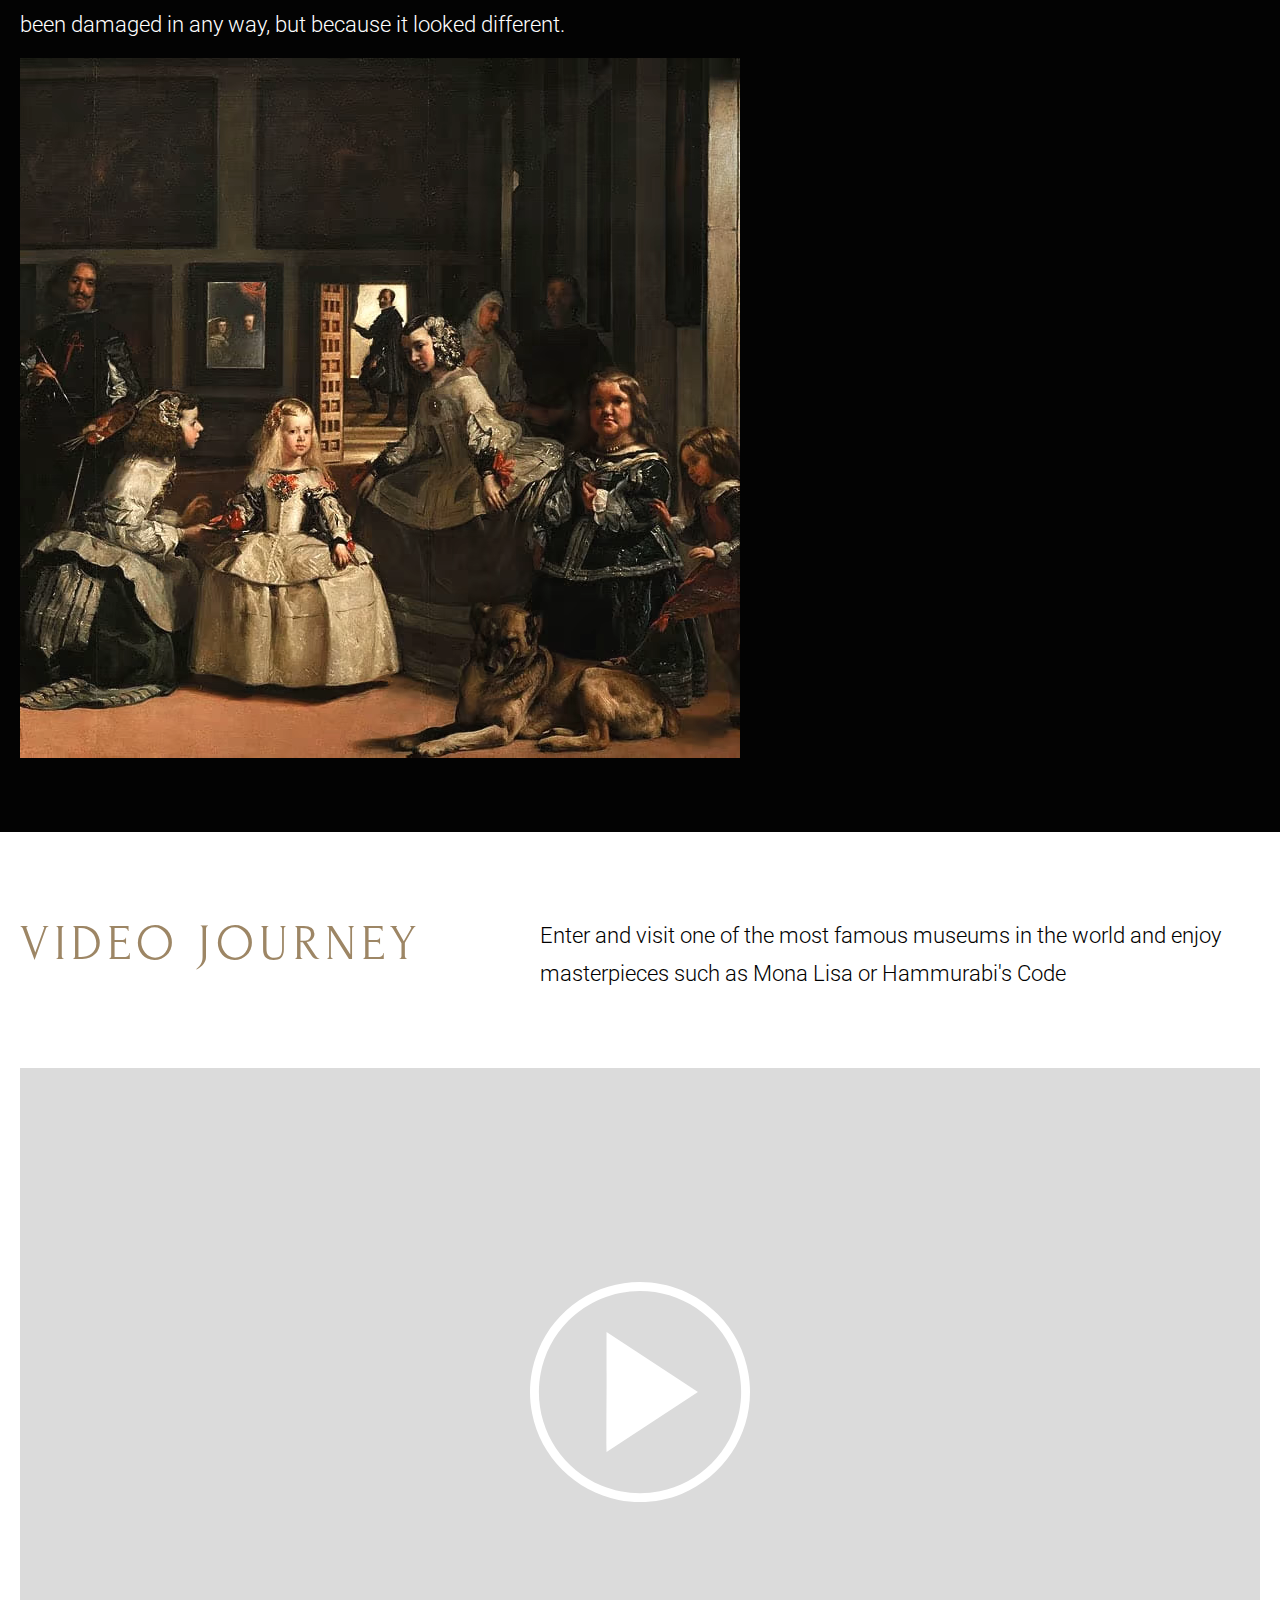
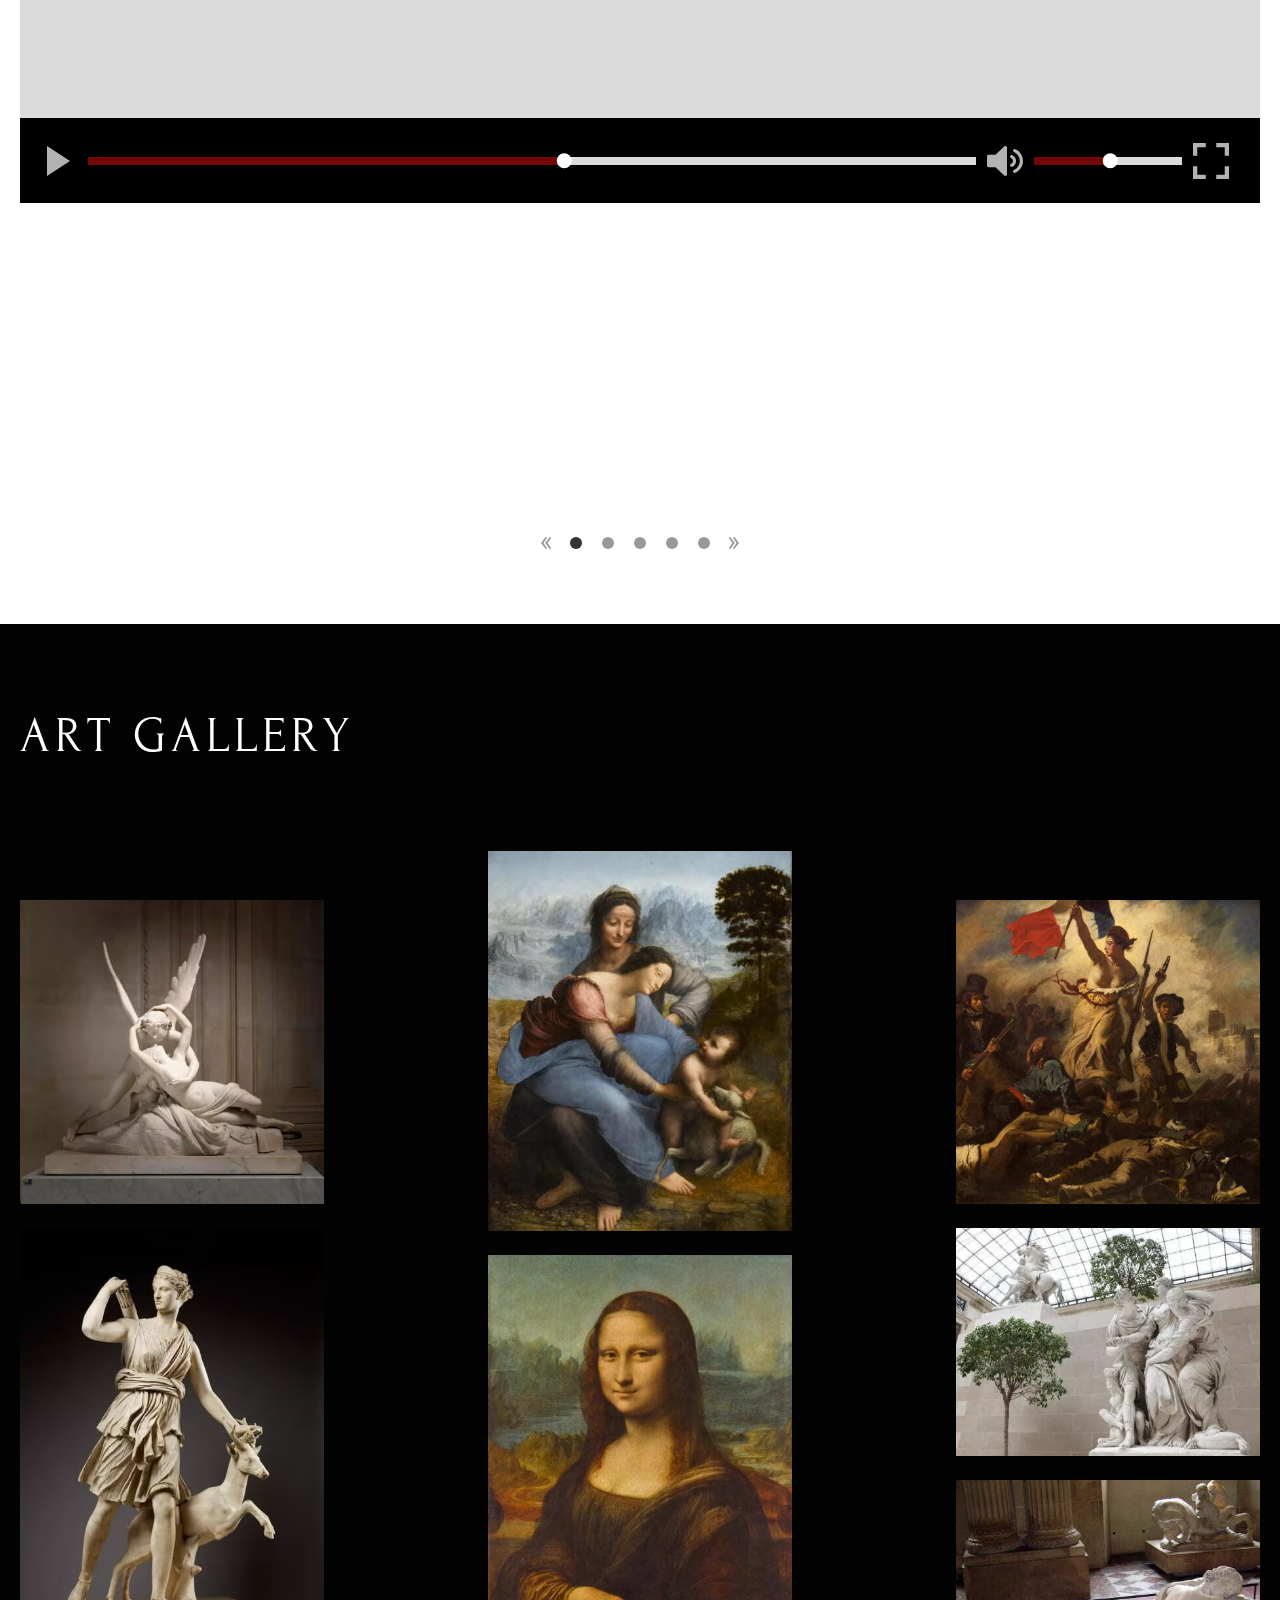
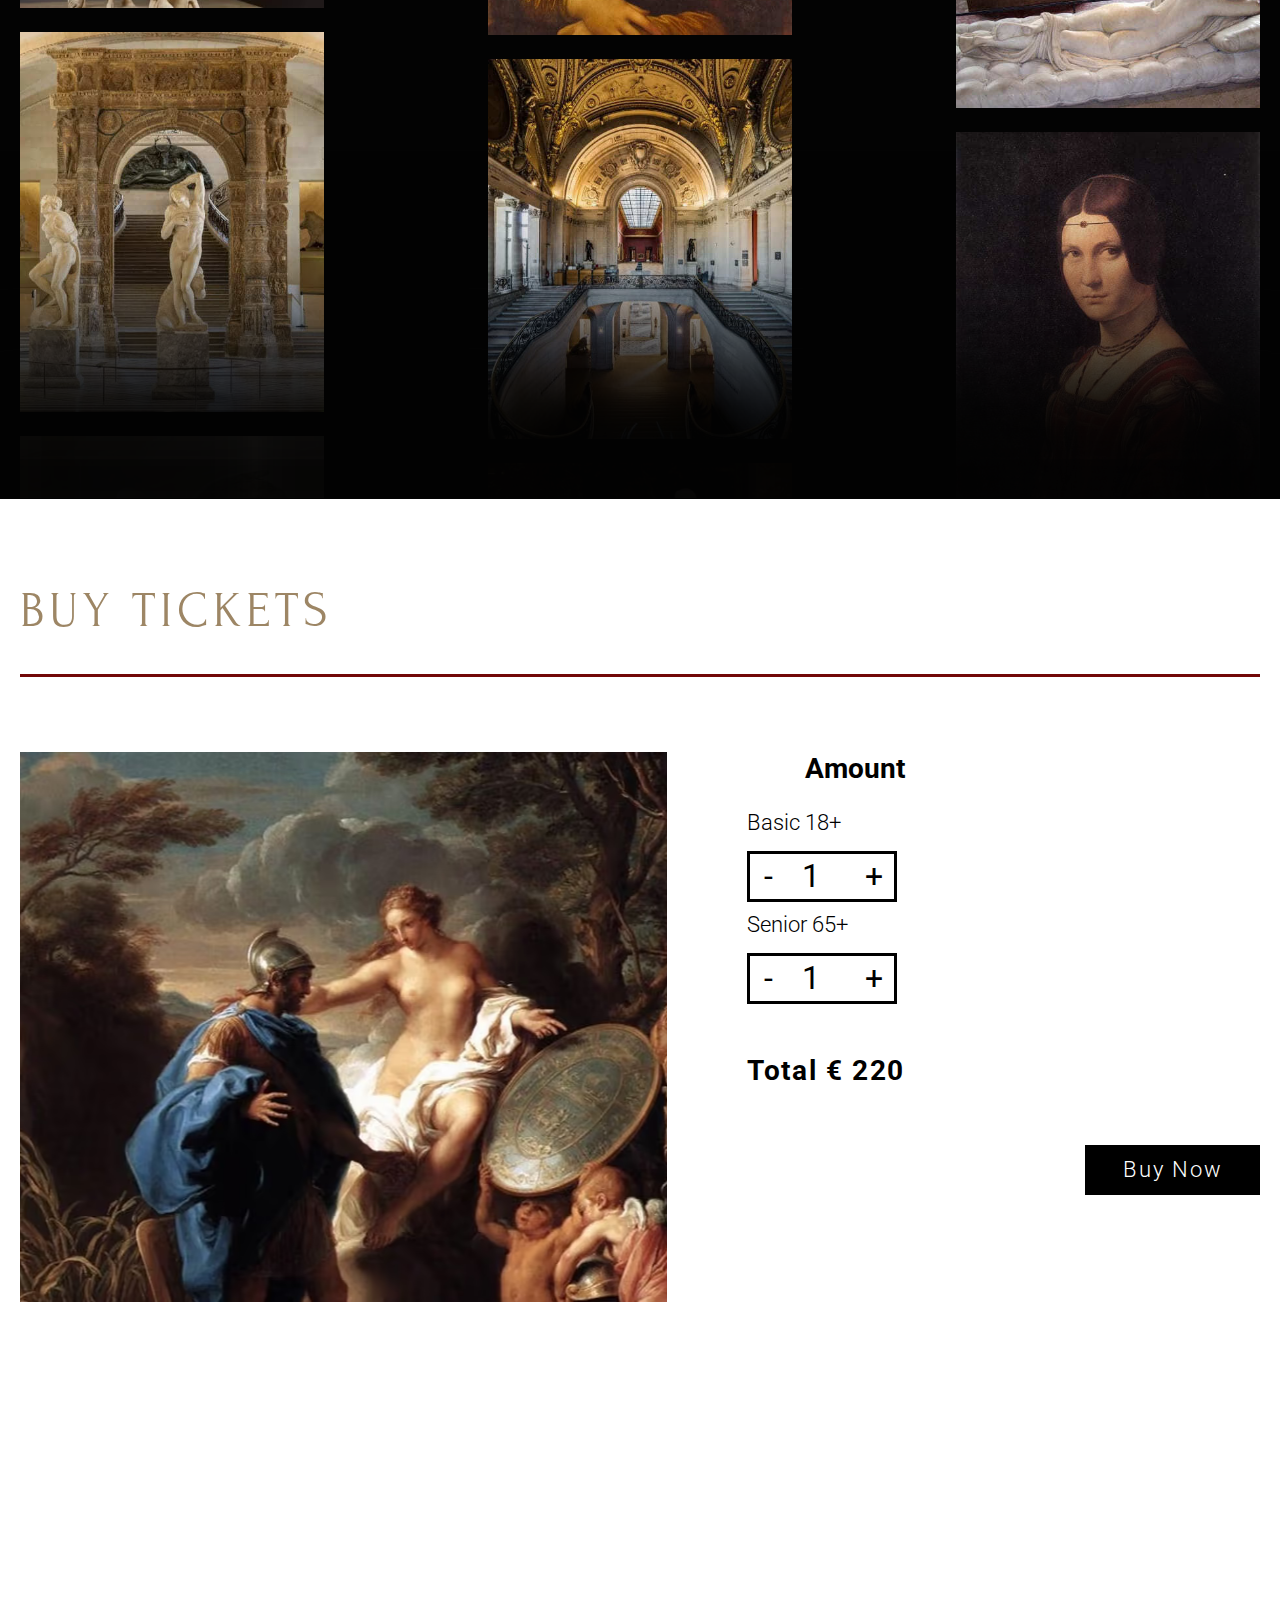
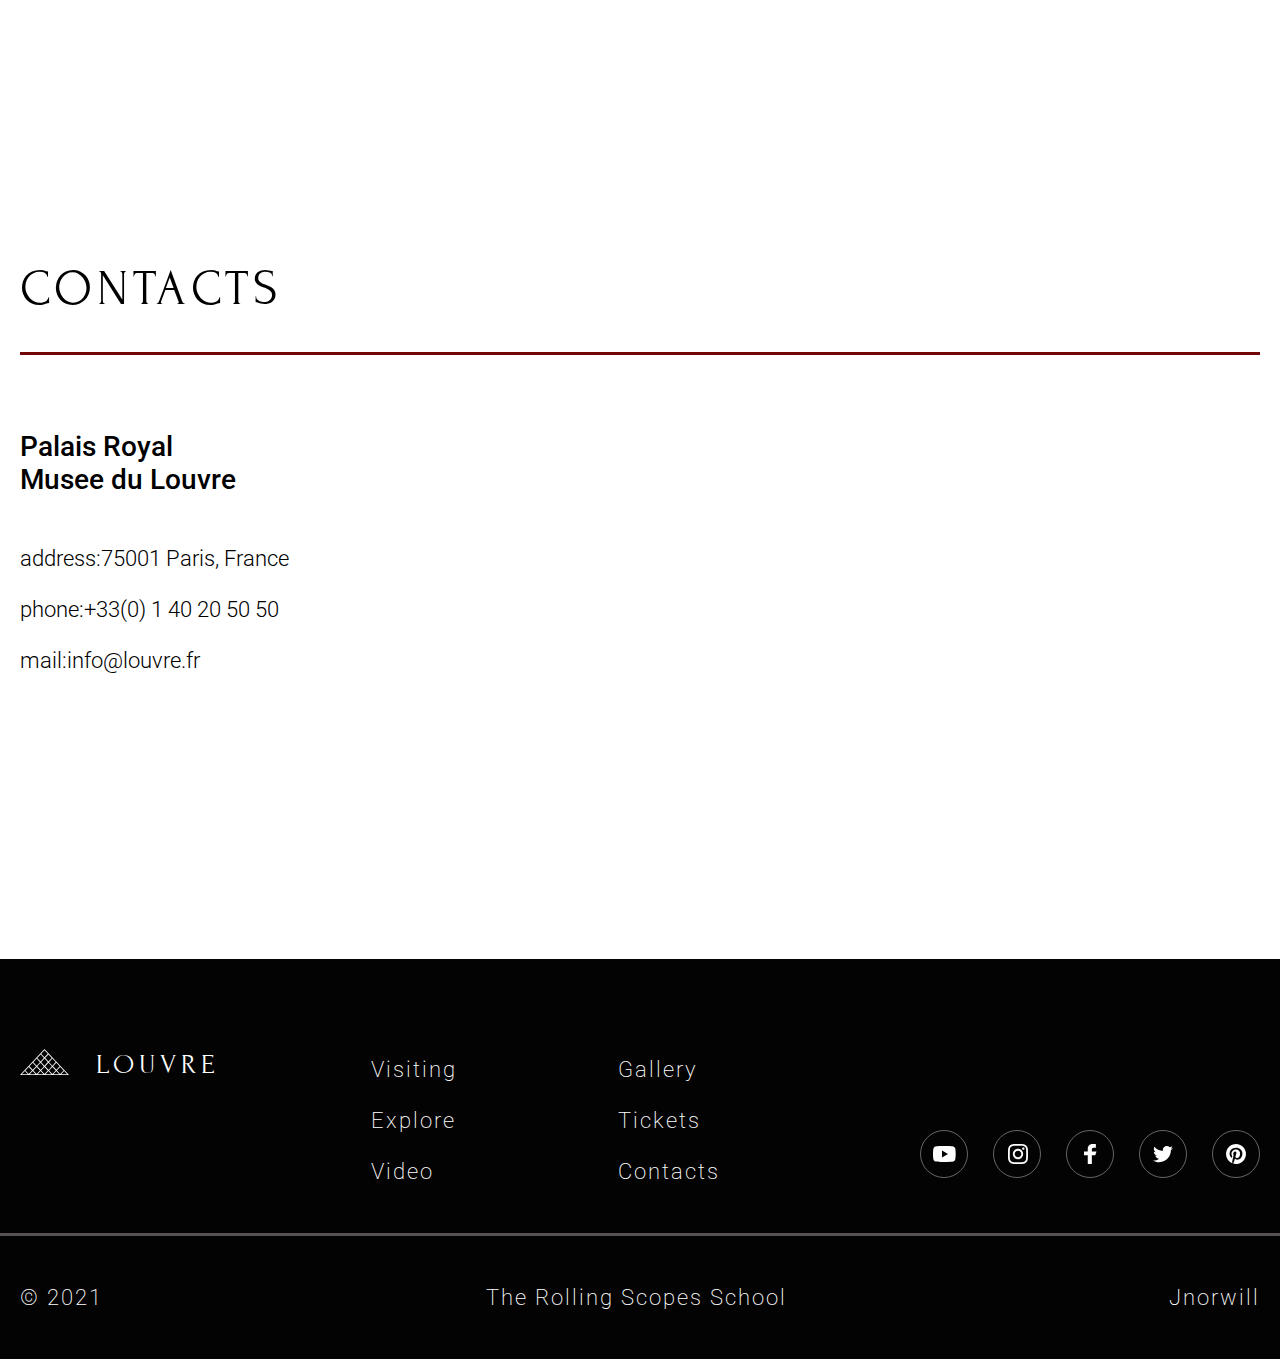
==== commit 306a90d3: "feat: add sliders and video player" ====
--- a/museum-dom/index.html
+++ b/museum-dom/index.html
@@ -40,33 +40,36 @@
       </div>
       <div class="burger-menu">
         <ul class="navigation burger-menu__nav">
-            <li><a href="#visiting" class="navigation__link">Visiting</a></li>
-            <li><a href="#explore" class="navigation__link">Explore</a></li>
-            <li><a href="#video" class="navigation__link">Video</a></li>
-            <li><a href="#gallery" class="navigation__link">Gallery</a></li>
-            <li><a href="#tickets" class="navigation__link">Tickets</a></li>
-            <li><a href="#contacts" class="navigation__link">Contacts</a></li>
+          <li><a href="#visiting" class="navigation__link">Visiting</a></li>
+          <li><a href="#explore" class="navigation__link">Explore</a></li>
+          <li><a href="#video" class="navigation__link">Video</a></li>
+          <li><a href="#gallery" class="navigation__link">Gallery</a></li>
+          <li><a href="#tickets" class="navigation__link">Tickets</a></li>
+          <li><a href="#contacts" class="navigation__link">Contacts</a></li>
+        </ul>
+        <div class="burger-menu__img">
+          <img class="burger-menu__img_big"
+            src="./assets/img/burger-menu-img1.avif" alt="img">
+          <img class="burger-menu__img_little"
+            src="./assets/img/burger-menu-img2.avif" alt="img">
+          <img class="burger-menu__img_little"
+            src="./assets/img/burger-menu-img3.avif" alt="img">
+        </div>
+        <div class="burger-menu__line"></div>
+        <div>
+          <ul class="social-net burger-menu__social-net">
+            <li><a href="https://www.youtube.com/user/louvre"
+                class="social-net__link youtube"></a></li>
+            <li><a href="https://www.instagram.com/museelouvre/"
+                class="social-net__link instagram"></a></li>
+            <li><a href="https://www.facebook.com/museedulouvre"
+                class="social-net__link facebook"></a></li>
+            <li><a href="http://twitter.com/museelouvre"
+                class="social-net__link twitter"></a></li>
+            <li><a href="https://www.pinterest.fr/museedulouvre/"
+                class="social-net__link pinterest"></a></li>
           </ul>
-          <div class="burger-menu__img">
-            <img class="burger-menu__img_big" src="./assets/img/burger-menu-img1.avif" alt="img">
-            <img class="burger-menu__img_little" src="./assets/img/burger-menu-img2.avif" alt="img">
-            <img class="burger-menu__img_little" src="./assets/img/burger-menu-img3.avif" alt="img">
-          </div>
-          <div class="burger-menu__line"></div>
-          <div>
-            <ul class="social-net burger-menu__social-net">
-              <li><a href="https://www.youtube.com/user/louvre"
-                  class="social-net__link youtube"></a></li>
-              <li><a href="https://www.instagram.com/museelouvre/"
-                  class="social-net__link instagram"></a></li>
-              <li><a href="https://www.facebook.com/museedulouvre"
-                  class="social-net__link facebook"></a></li>
-              <li><a href="http://twitter.com/museelouvre"
-                  class="social-net__link twitter"></a></li>
-              <li><a href="https://www.pinterest.fr/museedulouvre/"
-                  class="social-net__link pinterest"></a></li>
-            </ul>
-          </div>
+        </div>
       </div>
     </header>
     <main>
@@ -78,38 +81,45 @@
             <a href="./tours/tour7.html" class="welcome__button">Discover
               the Louvre</a>
           </div>
-          <div class="welcome__slider slider">
-            <div class="slider__gallery">
-              <div class="slider__gallery_shadow"></div>
-              <div>
-                <img class="slider__gallery_img" src="./assets/img/1.avif"
+          <div class="welcome__slider welcome-slider">
+            <div class="welcome-slider__gallery">
+              <div class="welcome-slider__gallery-container">
+                <img class="welcome-slider__gallery-slide"
+                  src="./assets/img/1.avif"
                   alt="Djokonda">
-                <img class="slider__gallery_img hidden" src="./assets/img/2.avif"
+                <img class="welcome-slider__gallery-slide"
+                  src="./assets/img/2.avif"
                   alt="">
-                <img class="slider__gallery_img hidden" src="./assets/img/3.avif"
+                <img class="welcome-slider__gallery-slide"
+                  src="./assets/img/3.avif"
                   alt="">
-                <img class="slider__gallery_img hidden" src="./assets/img/4.avif"
+                <img class="welcome-slider__gallery-slide"
+                  src="./assets/img/4.avif"
                   alt="">
-                <img class="slider__gallery_img hidden" src="./assets/img/5.avif"
+                <img class="welcome-slider__gallery-slide"
+                  src="./assets/img/5.avif"
                   alt="">
               </div>
             </div>
-            <div class="slider__pagination">
-              <div class="slider__numbers">
-                <div>01</div>
+            <div class="welcome-slider__pagination">
+              <div class="welcome-slider__numbers">
+                <div class="welcome-slider__numbers_current">01</div>
                 <div>|</div>
                 <div>05</div>
               </div>
-              <div class="slider__squares">
-                <div class="squares__square squares__square_beige"></div>
-                <div class="squares__square"></div>
-                <div class="squares__square"></div>
-                <div class="squares__square"></div>
-                <div class="squares__square"></div>
-              </div>
-              <div class="slider__arrows">
-                <button class="slider__arrow"></button>
-                <button class="slider__arrow slider__arrow_right"></button>
+              <div class="welcome-slider__squares">
+                <div class="squares__square squares__square_beige"
+                  data-number="1"></div>
+                <div class="squares__square" data-number="2"></div>
+                <div class="squares__square" data-number="3"></div>
+                <div class="squares__square" data-number="4"></div>
+                <div class="squares__square" data-number="5"></div>
+              </div>
+              <div class="welcome-slider__arrows">
+                <button class="welcome-slider__arrow
+                  welcome-slider__arrow_left"></button>
+                <button class="welcome-slider__arrow
+                  welcome-slider__arrow_right"></button>
               </div>
             </div>
           </div>
@@ -155,7 +165,8 @@
             <p class="card-link__text">Google Street Panorama View</p>
           </a>
           <a class="card-link" href="./tours/tour2.html">
-            <img class="card-link__img" src="./assets/img/night-palace-tour.avif"
+            <img class="card-link__img"
+              src="./assets/img/night-palace-tour.avif"
               alt="Night
               Palace">
             <h3 class="card-link__title">Night Palace</h3>
@@ -194,51 +205,75 @@
             Hammurabi's Code</p>
         </div>
         <div class="video__video-slider video-slider">
-          <div class="video-slider__player">
-            <button class="video-slider__player-button"><img
-                src="./assets/svg/player.svg" alt="play"></button>
-            <div class="video-slider__control video-slider-control">
-              <button class="video-slider-control__button
-                video-slider-control__button_play"></button>
-              <button class="video-slider-control__button
-                video-slider-control__button_hidden-before
-                video-slider-control__button_volume"></button>
-              <input class="video-slider-control__range" type="range">
-              <button class="video-slider-control__button
-                video-slider-control__button_hidden
-                video-slider-control__button_volume"></button>
-              <input class="video-slider-control__range-volume" type="range">
-              <button class="video-slider-control__button
-                video-slider-control__button_fullscreen"></button>
+          <div class="video-slider__player-container">
+            <video id="slider-player" class="video-slider__player"></video>
+            <button class="video-slider__center-play"><img
+                src="./assets/svg/player.svg" alt="play">
+            </button>
+            <div class="video-slider__button-container">
+              <button class="video-slider__button_play video-slider__button"></button>
+              <div class="video-slider__line_time range">
+                <div class="range__current-line range__current-line_time">
+                  <div class="range__current-point"></div>
+                </div>
+              </div>
+              <button class="video-slider__button_volume video-slider__button"></button>
+              <div class="video-slider__line_volume range">
+                <div class="range__current-line range__current-line_volume">
+                  <div class="range__current-point"></div>
+                </div>
+              </div>
+              <button class="video-slider__button_fullscreen
+                video-slider__button"></button>
             </div>
           </div>
           <div class="video-slider__list">
-            <iframe width="560" height="315"
-              src="https://www.youtube.com/embed/zp1BXPX8jcU" title="YouTube
-              video player" allow="accelerometer; autoplay;
-              clipboard-write; encrypted-media; gyroscope; picture-in-picture"
-              allowfullscreen></iframe>
-            <iframe class="video-slider__list_hidden2" width="560" height="315"
-              src="https://www.youtube.com/embed/Vi5D6FKhRmo" title="YouTube
-              video player" allow="accelerometer; autoplay;
-              clipboard-write; encrypted-media; gyroscope; picture-in-picture"
-              allowfullscreen></iframe>
-            <iframe class="video-slider__list_hidden" width="560" height="315"
-              src="https://www.youtube.com/embed/NOhDysLnTvY" title="YouTube
-              video player" allow="accelerometer; autoplay;
-              clipboard-write; encrypted-media; gyroscope; picture-in-picture"
-              allowfullscreen></iframe>
+            <div class="video-slider__list-container">
+              <iframe class="video-slider__list-slide" width="560" height="315"
+                src="https://www.youtube.com/embed/zp1BXPX8jcU" title="YouTube
+                video player" allow="accelerometer; autoplay;
+                clipboard-write; encrypted-media; gyroscope; picture-in-picture"
+                allowfullscreen></iframe>
+              <iframe class="video-slider__list-slide" width="560" height="315"
+                src="https://www.youtube.com/embed/aWmJ5DgyWPI" title="YouTube
+                video player" allow="accelerometer; autoplay;
+                clipboard-write; encrypted-media; gyroscope; picture-in-picture"
+                allowfullscreen></iframe>
+              <iframe class="video-slider__list-slide"
+                width="560" height="315"
+                src="https://www.youtube.com/embed/Vi5D6FKhRmo" title="YouTube
+                video player" allow="accelerometer; autoplay;
+                clipboard-write; encrypted-media; gyroscope; picture-in-picture"
+                allowfullscreen></iframe>
+              <iframe class="video-slider__list-slide"
+                width="560" height="315"
+                src="https://www.youtube.com/embed/NOhDysLnTvY" title="YouTube
+                video player" allow="accelerometer; autoplay;
+                clipboard-write; encrypted-media; gyroscope; picture-in-picture"
+                allowfullscreen></iframe>
+              <iframe class="video-slider__list-slide" width="560" height="315"
+                src="https://www.youtube.com/embed/2OR0OCr6uRE" title="YouTube
+                video player" allow="accelerometer; autoplay; clipboard-write;
+                encrypted-media; gyroscope; picture-in-picture" allowfullscreen></iframe>
+              <iframe class="video-slider__list-slide
+                video-slider__list-slide-main" width="560" height="315"
+                src="https://www.youtube.com/embed/zp1BXPX8jcU" title="YouTube
+                video player" allow="accelerometer; autoplay;
+                clipboard-write; encrypted-media; gyroscope; picture-in-picture"
+                allowfullscreen></iframe>
+            </div>
           </div>
           <div class="video-slider__pagination video-slider-pagination">
             <div class="video-slider-pagination__point
-              video-slider-pagination__point_selected"></div>
-            <div class="video-slider-pagination__point"></div>
-            <div class="video-slider-pagination__point"></div>
-            <div class="video-slider-pagination__point"></div>
-            <div class="video-slider-pagination__point"></div>
+              video-slider-pagination__point_selected" data-video="1"></div>
+            <div class="video-slider-pagination__point" data-video="2"></div>
+            <div class="video-slider-pagination__point" data-video="3"></div>
+            <div class="video-slider-pagination__point" data-video="4"></div>
+            <div class="video-slider-pagination__point" data-video="5"></div>
             <button class="video-slider-pagination__arrow
               video-slider-pagination__arrow_left"></button>
-            <button class="video-slider-pagination__arrow"></button>
+            <button class="video-slider-pagination__arrow
+              video-slider-pagination__arrow_right"></button>
           </div>
         </div>
       </section>
@@ -476,26 +511,26 @@
           <ul class="footer__navigation-hidden">
             <li>
               <ul>
-              <li class="footer__navigation_margin"><a href="#visiting"
-                  class="navigation__link">Visiting</a></li>
-              <li><a href="#explore"
-                  class="navigation__link">Explore</a></li>
-            </ul>
+                <li class="footer__navigation_margin"><a href="#visiting"
+                    class="navigation__link">Visiting</a></li>
+                <li><a href="#explore"
+                    class="navigation__link">Explore</a></li>
+              </ul>
             </li>
             <li>
               <ul>
-              <li class="footer__navigation_margin"><a href="#video"
-                  class="navigation__link">Video</a></li>
-              <li><a href="#gallery"
-                  class="navigation__link">Gallery</a></li>
-            </ul>
+                <li class="footer__navigation_margin"><a href="#video"
+                    class="navigation__link">Video</a></li>
+                <li><a href="#gallery"
+                    class="navigation__link">Gallery</a></li>
+              </ul>
             </li>
             <li>
               <ul>
-              <li class="footer__navigation_margin"><a href="#tickets"
-                  class="navigation__link">Tickets</a></li>
-              <li><a href="#contacts" class="navigation__link">Contacts</a></li>
-            </ul>
+                <li class="footer__navigation_margin"><a href="#tickets"
+                    class="navigation__link">Tickets</a></li>
+                <li><a href="#contacts" class="navigation__link">Contacts</a></li>
+              </ul>
             </li>
           </ul>
         </nav>
--- a/museum-dom/compressed/css/style.min.css
+++ b/museum-dom/compressed/css/style.min.css
@@ -1 +1 @@
-html{scroll-behavior:smooth}body{margin:0 auto;background:#ffffff;color:#000000}.hidden{display:none}a{text-decoration:none}ul{margin:0;padding:0;list-style:none}h2{margin:0}h3{margin:0}p{margin:0}.dark-bg{color:#ffffff;background:#030303}.container{max-width:1440px;margin:0 auto}.border-bottom{border-bottom:#710707 3px solid;padding-bottom:25px;margin-bottom:75px}.navigation__link{padding:10px;color:#ffffff;font-weight:200;font-size:22px;line-height:26px;letter-spacing:2px;font-family:"Roboto";transition:0.5s}.navigation__link:hover{cursor:pointer;color:#9d8665}.navigation__link:active{color:#7e6c51}.title{font-family:Forum;font-style:normal;font-weight:normal;font-size:80px;line-height:90px;letter-spacing:5px;text-transform:uppercase}.header{display:flex;align-items:center;justify-content:space-between;padding:50px 20px}.logo{display:flex;justify-content:space-between;align-items:center;width:200px;height:50px}.logo__img{background:url(../../assets/svg/icon.svg) 50% 50% no-repeat;margin-bottom:5px;width:49px;height:26px;transition:0.5s}.logo__text{font-family:Forum;letter-spacing:5px;text-transform:uppercase;font-size:28px;line-height:31px;transition:0.5s}.logo:hover{cursor:pointer}.logo:hover .logo__img{filter:invert(58%) sepia(15%) saturate(710%) hue-rotate(356deg) brightness(150%) contrast(91%)}.logo:hover .logo__text{color:#d2b183}.header__navigation{width:775px;display:flex;justify-content:space-between;align-items:center}.burger-menu__img{display:none;transition:1s}.burger-menu{position:absolute;transform:translateX(-200%);transition:1s}.social-net.burger-menu__social-net{display:none}.welcome-container{position:relative;padding:0 20px}.welcome__text-container{position:relative;padding:150px 0 270px;width:600px;z-index:2}.welcome__subtitle{font-family:Roboto;font-weight:300;font-size:28px;line-height:33px;letter-spacing:2px;margin:25px 0 75px}.welcome__button{background:#710707;border-radius:10px;font-family:Roboto;font-style:normal;font-weight:300;font-size:22px;line-height:26px;letter-spacing:2px;border:none;width:360px;height:75px;color:#ffffff;transition:0.5s;display:flex;justify-content:center;align-items:center}.welcome__button:hover{background:#9d8665;cursor:pointer}.welcome__slider{position:absolute;display:flex;flex-direction:column;align-items:flex-end;top:0;right:20px;z-index:1}.slider__gallery{overflow:hidden;position:relative}.slider__gallery_shadow{position:absolute;top:0;left:0;height:100%;width:1px;background:#030303;box-shadow:0px 0px 140px 180px #030303;z-index:2}.slider__pagination,.slider__numbers,.slider__squares,.slider__arrows{display:flex;align-items:center;justify-content:space-between}.slider__pagination{box-sizing:border-box;position:relative;z-index:2;width:600px;background:#030303;margin-top:-65px;padding:39px 75px}.slider__numbers{width:76px;height:40px;font-family:Roboto;font-size:22px;line-height:40px;text-transform:uppercase}.slider__squares{width:180px}.slider__squares .squares__square{width:16px;height:16px;background:#ffffff;transition:0.5s}.slider__squares .squares__square:hover{background:#d2b183;cursor:pointer}.slider__squares .squares__square_beige{background:#d2b183}.slider__arrows{width:80px}.slider__arrow{background:url(../../assets/svg/arrow.svg) 50% 50% no-repeat;height:8px;width:30px;padding:10px 0;border:none;transition:0.5s;background-size:contain}.slider__arrow:hover{cursor:pointer;filter:invert(58%) sepia(15%) saturate(710%) hue-rotate(356deg) brightness(150%) contrast(91%)}.slider__arrow_right{transform:rotate(180deg)}.visiting{padding:75px 20px}.visiting__title.title.border-bottom{color:#9d8665;margin-bottom:0}.visiting__cards{display:flex;justify-content:space-between;flex-wrap:wrap}.card-link{margin-top:75px;color:#000000}.card-link__img{width:440px;height:285px}.card-link__title{font-family:Forum;font-style:normal;font-weight:normal;font-size:32px;line-height:58px;letter-spacing:5px;text-transform:uppercase;margin:10px 0 11px;position:relative}.card-link__title::after{content:"";height:2px;background:#710707;width:68%;position:absolute;left:0;bottom:0;transition:0.5s}.card-link__big-text{font-family:Roboto;font-style:normal;font-weight:200;font-size:22px;line-height:26px;margin-bottom:10px}.card-link__text{font-family:Roboto;font-style:normal;font-weight:200;font-size:18px;line-height:21px;letter-spacing:-0.1px}.card-link:hover .card-link__title::after{width:100%}.explore{padding:75px 20px 70px;display:flex;justify-content:space-between;flex-wrap:wrap}.explore__text-container{max-width:659px}.explore__img-container{margin-top:14px}.explore__text{font-family:Roboto;font-style:normal;font-weight:300;font-size:22px;line-height:38px;margin-top:25px}.explore__text_yellow{color:#9d8665}.video{padding:75px 20px}.video__title{color:#9d8665}.video__text-container{display:flex;justify-content:space-between;margin-bottom:75px}.video__subtitle{max-width:720px;font-family:Roboto;font-style:normal;font-weight:300;font-size:22px;line-height:38px;margin-top:10px}.video-slider__player{background:url(../../assets/img/player.avif) 50% 50% no-repeat;background-size:cover;width:100%;height:735px;display:flex;justify-content:center;align-items:center;position:relative;z-index:1}.video-slider__player-button{background:transparent;border:none}.video-slider__player-button img{padding-bottom:85px;height:220px;width:220px}.video-slider__player-button:hover{cursor:pointer}.video-slider__control{position:absolute;background:#000000;width:100%;box-sizing:border-box;height:85px;bottom:0;left:0;padding:0 30px 0 20px;z-index:2}.video-slider__list{margin:40px 0;width:100%;display:flex;justify-content:space-between}.video-slider__list iframe{width:452px;height:254px;border:none}.video-slider-control{display:flex;justify-content:space-between;align-items:center}.video-slider-control__range-volume{width:155px}.video-slider-control__range{width:929px}.video-slider-control__button{transition:0.5s;border:none;background-size:contain;height:38px;width:38px}.video-slider-control__button:hover{cursor:pointer;filter:invert(66%) sepia(0%) saturate(0%) hue-rotate(163deg) brightness(90%) contrast(101%)}.video-slider-control__button_hidden-before{display:none}.video-slider-control__button_play{background:url(../../assets/svg/play.svg) 50% 50% no-repeat}.video-slider-control__button_play:focus{background:url(../../assets/svg/pause.svg) 50% 50% no-repeat}.video-slider-control__button_volume{background:url(../../assets/svg/volume-on.svg) 50% 50% no-repeat}.video-slider-control__button_volume:focus{background:url(../../assets/svg/volume-off.svg) 50% 50% no-repeat}.video-slider-control__button_fullscreen{background:url(../../assets/svg/full-screen-on.svg) 50% 50% no-repeat}.video-slider-control__button_fullscreen:focus{background:url(../../assets/svg/full-screen-off.svg) 50% 50% no-repeat}.video-slider-pagination{display:flex;justify-content:space-between;align-items:center;width:140px;margin:0 auto;position:relative}.video-slider-pagination__point{width:12px;height:12px;background:#999999;border-radius:50%;transition:0.5s}.video-slider-pagination__point:hover{cursor:pointer;background:#710707}.video-slider-pagination__point_selected{background:#333333}.video-slider-pagination__arrow{position:absolute;background:url(../../assets/svg/arrow2.svg) no-repeat 50% 50%;width:10px;height:12px;right:-30px;border:none;transition:0.5s}.video-slider-pagination__arrow:hover{cursor:pointer;filter:invert(13%) sepia(46%) saturate(2750%) hue-rotate(336deg) brightness(40%) contrast(120%)}.video-slider-pagination__arrow_left{transform:rotate(180deg);left:-30px}.gallery{padding:75px 20px 0;overflow:hidden;height:2126px;position:relative}.gallery__list{position:relative;height:2850px;display:flex;flex-direction:column;align-content:space-between;flex-wrap:wrap;margin-top:102px}.gallery__list img{margin-top:24px;width:456px;display:block}.gallery__list img:nth-child(6){margin-top:-25px}.gallery__shadow{width:100%;position:absolute;bottom:0;left:0;height:1px;background:#030303;box-shadow:0px 0px 140px 180px #030303;z-index:2}.tickets{padding:75px 20px}.tickets__title{color:#9d8665}.tickets__container{display:flex;justify-content:space-between}.tickets__img{background:url(../../assets/img/tickets.avif) 50% 50% no-repeat;background-size:cover;width:720px;height:550px}.tickets__form{width:660px;text-align:right}.form{display:flex;justify-content:space-between}.form__title{font-family:Roboto;font-style:normal;font-weight:bold;font-size:28px;line-height:33px;margin-bottom:25px}.form__container_left{text-align:left}.form__container_right{text-align:right;margin-left:80px}.form__radio{margin:29px 0 0;height:17px;width:17px}.form__label{margin-left:20px;font-family:Roboto;font-style:normal;font-weight:300;font-size:22px;line-height:26px}.form__text{font-family:Roboto;font-style:normal;font-weight:300;font-size:22px;line-height:26px;text-align:left;margin:10px 0 15px}.form__counter{border:solid #000000 3px;width:144px}.form__counter button{margin:0;border:none;background:none;padding:4px 11px;font-family:Roboto;font-style:normal;font-weight:normal;font-size:32px;line-height:37px;text-align:center}.form__counter input{border:none;width:62px;text-align:center;font-family:Roboto;font-size:32px;line-height:37px;padding:0}.form__text_bolt{font-family:Roboto;font-style:normal;font-weight:bold;font-size:28px;line-height:33px;letter-spacing:1.65px;margin:50px 0 58px}.form__submit{border:none;background:#000000;width:175px;height:50px;color:#ffffff;font-family:Roboto;font-style:normal;font-weight:300;font-size:22px;line-height:26px;letter-spacing:2px}.form__submit:hover{background:#9d8665}.booking-tickets-container.none{transform:translateX(-120%)}.booking-tickets-container{transition:1s;transform:translateX(0);position:fixed;width:100%;height:100%;top:0;bottom:0;right:0;left:0;z-index:10;background:rgba(0,0,0,0.5)}.booking-tickets{background:#ffffff;position:relative;transition:1s;width:970px;padding:30px;margin:50px auto;max-width:970px;font-family:Roboto;font-style:normal;font-weight:normal;font-size:18px;line-height:21px;display:flex;justify-content:space-between;z-index:11}.booking-tickets__close{background:none;border:none;position:absolute;padding:2px;top:0;right:0}.booking-tickets__close:hover{cursor:pointer}.booking-tickets-container-left{max-width:400px}.booking-tickets__title{font-family:Forum;font-size:50px;line-height:55px;text-transform:uppercase;color:#9d8665}.booking-tickets__title_border{border-bottom:solid 3px #740c11;padding-bottom:10px;margin-bottom:60px;color:#710707}.booking-tickets__input{border:1px solid #030303;box-sizing:border-box;padding:15px 15px 15px 45px;width:100%;margin-top:20px}.booking-tickets__input_date{background:url(../../assets/svg/date.svg) no-repeat 15px 50%;margin-right:20px}.booking-tickets__input_time{background:url(../../assets/svg/time.svg) no-repeat 15px 50%}.booking-tickets__input_name{background:url(../../assets/svg/name.svg) no-repeat 15px 50%}.booking-tickets__input_email{background:url(../../assets/svg/email.svg) no-repeat 15px 50%}.booking-tickets__input_tel{background:url(../../assets/svg/tel.svg) no-repeat 15px 50%}.booking-tickets__input_select{background:url(../../assets/svg/ticket.svg) no-repeat 15px 50%}.booking-tickets__date-time{display:flex;justify-content:space-between}.booking-tickets__input-entry-ticket{padding-left:15px}.booking-tickets__input-entry-ticket_border{border-bottom:solid 2px #740c11;color:#9d8665;font-family:Forum}.booking-tickets__input-entry-ticket_container{display:flex;justify-content:space-between;margin-top:18px}.booking-tickets-overview{padding:30px;border:1px solid #030303;box-sizing:border-box;width:530px}.booking-tickets-overview-container{display:flex;justify-content:space-between;margin-bottom:22px}.booking-tickets-overview__title{font-weight:500;font-size:32px;line-height:37px;color:#272727}.booking-tickets-overview__title_red{font-weight:500;font-size:22px;line-height:26px;color:#740c11}.booking-tickets-overview__text{color:#030303;font-weight:300;padding:5px 5px 5px 30px}.booking-tickets-overview__text_date{background:url(../../assets/svg/date.svg) no-repeat 0% 50%}.booking-tickets-overview__text_time{background:url(../../assets/svg/time.svg) no-repeat 0% 50%}.booking-tickets-overview__text_mark{background:url(../../assets/svg/mark.svg) no-repeat 0% 50%}.booking-tickets-overview__cost{display:flex;justify-content:space-between;font-size:22px;line-height:26px;color:#030303;margin-bottom:8px}.booking-tickets-overview__total{display:flex;justify-content:space-between;font-size:32px;line-height:37px;color:#030303;border-top:#740c11 2px solid;padding:10px 0}.booking-tickets-overview__button-container{display:flex;justify-content:right}.booking-tickets-overview__button{margin-top:55px;background:#710707;color:#ffffff;border:none;font-size:22px;line-height:26px;width:220px;padding:10px;transition:0.5s}.booking-tickets-overview__button:hover{background:#9d8665;cursor:pointer}.card-wrapper{position:relative}.card{position:relative;font-size:12px;line-height:14px;color:#161615;padding:15px 20px;background:#bcbcbc;border-radius:5px;width:360px;z-index:2;box-sizing:border-box}.card-container{display:flex;justify-content:space-between}.card-next-container{width:215px}.card__text{box-sizing:border-box;width:100%;margin-top:5px;padding:10px;margin-bottom:10px}.card__text_margin-right{margin-right:15px}.card__text_margin-bottom{margin-bottom:0}.card-backside{top:30px;right:0;padding:25px 0 0;position:absolute;background:#939393;border-radius:5px;width:360px;height:211px;z-index:1;text-align:right}.card-backside-container{display:flex;justify-content:right}.card-backside-next-container{text-align:left;margin:15px 20px;width:75px}.card-backside__black{background:#161615;width:100%;height:45px}.card-backside__text{font-size:10px;line-height:12px;padding:10px}.parallax{width:100%;height:400px;background:url(../../assets/img/parallax.avif) 50% 50% no-repeat;background-size:cover;background-attachment:fixed}.contacts{padding:75px 20px}.contacts__container{display:flex;justify-content:space-between}.contacts__subtitle{font-family:Roboto;font-style:normal;font-weight:500;font-size:28px;line-height:33px;margin:0 0 50px}.contacts__link{display:block;font-family:Roboto;font-style:normal;font-weight:300;font-size:22px;line-height:26px;color:#000000;border:none;margin-top:25px}.contacts__map{width:960px;height:620px}.footer{font-family:Roboto;font-style:normal;font-weight:200;font-size:22px;line-height:22px;letter-spacing:2px;padding:90px 0 50px}.foter__logo{margin-top:-10px}.footer__white-stripe{height:3px;background:#585252;width:100%;margin:48px 0 51px}.footer__container{display:flex;justify-content:space-between;padding:0 20px}.footer-navigation-container{max-width:710px;width:100%;display:flex;justify-content:space-between}.footer__navigation-hidden{display:none}.footer__navigation_margin{margin-bottom:25px}.footer__navigation_margin-top{margin-top:8px}.social-net{display:flex;align-items:flex-end;margin-bottom:7px;margin-left:90px}.social-net__link{width:46px;height:46px;border:solid 1px #666666;border-radius:50%;display:block;transition:0.5s;margin-left:25px}.social-net__link:hover{filter:invert(58%) sepia(15%) saturate(710%) hue-rotate(356deg) brightness(150%) contrast(91%)}.youtube{background:url(../../assets/svg/youtube.svg) no-repeat 50% 50%}.instagram{background:url(../../assets/svg/instagram.svg) no-repeat 50% 50%}.facebook{background:url(../../assets/svg/facebook.svg) no-repeat 50% 50%}.twitter{background:url(../../assets/svg/twitter.svg) no-repeat 50% 50%}.pinterest{background:url(../../assets/svg/pinterest.svg) no-repeat 50% 50%}@media (max-width: 1520px){.title{font-size:50px;line-height:75px}.welcome__text-container{padding:50px 0 190px}.welcome__title{line-height:90px}.welcome__subtitle{font-size:24px;line-height:28px;margin-bottom:50px}.welcome__button{width:300px;height:60px;font-size:20px;line-height:23px}.slider__gallery_img{width:700px;height:525px}.slider__pagination{width:100%}.slider .squares__square{width:12px;height:12px}.gallery{height:1400px}.gallery__list{height:2000px}.gallery__list img{width:304px}.form__container_left{display:none}.contacts__map{width:694px;height:454px}}@media (max-width: 1024px){.header{padding:40px 20px}.header__navigation{display:none}.burger-menu{padding-top:35px;padding-left:55px;width:297px;height:100%;box-sizing:border-box;background:#030303;z-index:10}.burger-menu-open{transform:translateX(0)}.burger-menu__nav li{padding-bottom:20px}.burger-menu-img{width:25px;height:25px;display:block;background:url(../../assets/svg/burger-menu.svg)}.open{background:url(../../assets/svg/close.svg);filter:invert(100%) sepia(0%) saturate(0%) hue-rotate(138deg) brightness(103%) contrast(101%)}.welcome__text-container_opacity{opacity:0}.border-bottom{padding-bottom:20px;margin-bottom:60px}.visiting{padding:60px 20px 56px}.visiting__cards{max-width:768px;margin:0 auto}.card-link{margin-top:60px}.card-link__img{width:330px;height:215px}.card-link__title{font-size:28px;line-height:55px;letter-spacing:3px}.card-link__big-text{font-size:20px;line-height:23px}.card-link__text{font-size:16px;line-height:19px}.explore{padding:60px 20px 55px}.explore__text-container{width:100%}.explore__text_hidden{display:none}.explore__text{font-size:20px;letter-spacing:-0.2px;margin-top:0}.explore__img-container{margin-top:57px}.video{padding:60px 20px}.video__text-container{margin-bottom:40px}.video__subtitle_hidden{display:none}.video-slider__player-button img{padding-bottom:56px;height:152px;width:152px}.video-slider__player{height:505px}.video-slider__control{height:60px;padding:0 40px}.video-slider-control__button{height:26px;width:26px;background-size:contain}.video-slider-control__range{width:564px}.video-slider__list iframe{width:300px;height:170px}.gallery{padding-top:60px}.gallery__list{margin-top:85px}.tickets{padding:60px 20px}.tickets__img{width:700px;height:440px}.tickets__form{width:175px;margin-right:30px}.form__container_right{margin-left:0;text-align:left}.form__counter{width:175px;box-sizing:border-box}.form__title{margin-bottom:29px}.form__text{margin:29px 0 10px}.form__text_bolt{margin:22px 0 69px}.contacts{padding:60px 20px}.contacts__subtitle{font-size:24px;line-height:28px;margin-bottom:35px}.contacts__link{font-size:20px;line-height:23px;margin-top:15px}.footer{padding:61px 0 50px}}@media (max-width: 950px){.video-slider__list_hidden{display:none}.gallery{height:2126px}.gallery__list{height:3200px}.gallery__list img{width:352px}.footer__container{flex-wrap:wrap}.booking-tickets-container.none{transform:translateX(-150%)}}@media (max-width: 768px){.border-bottom{padding-bottom:20px;margin-bottom:40px}.title{font-size:40px;line-height:60px}.header{padding:30px 20px}.burger-menu-open{position:static}.burger-menu{width:100%;padding:55px}.burger-menu__img{display:flex;flex-wrap:wrap;justify-content:space-between}.burger-menu__img .burger-menu__img_big{width:100%;max-width:658px;height:194px;object-fit:cover}.burger-menu__img .burger-menu__img_little{width:100%;max-width:319px;height:161px;margin-top:20px;object-fit:cover}.burger-menu__line{margin-top:35px;height:1px;width:100%;background:rgba(255,255,255,0.5)}.burger-menu__social-net{justify-content:space-between;width:340px}.burger-menu__social-net .social-net__link{margin:0}.social-net.burger-menu__social-net{display:flex}.welcome-hidden{display:none}.welcome__text-container_opacity{opacity:1}.welcome__text-container{width:100%;padding:0;text-align:center}.welcome__subtitle{font-size:20px;line-height:23px}.welcome__button{display:none}.welcome__slider{position:static}.welcome .slider__gallery_shadow{display:none}.slider__gallery_img{width:100%;height:auto}.slider__pagination{margin-top:0;padding:23px 163px}.slider__squares{width:160px}.visiting{padding:40px 20px 80px}.card-link__img{width:280px;height:180px}.visiting__cards{justify-content:space-evenly}.card-link{margin-top:40px}.card-link__title{font-size:22px;line-height:47px}.card-link__title::after{content:"";width:54%}.card-link__big-text{margin-bottom:7px}.explore{padding:40px 20px}.explore__text{display:none}.explore__img-container{margin-top:0}.video{padding:40px 20px 80px}.video__text-container{margin-bottom:20px}.video-slider__player-button img{padding-bottom:52px;height:80px;width:80px}.video-slider__player{height:385px}.video-slider__control{height:53px;padding:0 30px}.video-slider-control__button{background-size:contain}.video-slider-control__range{width:484px}.video-slider-control__button_hidden{display:none}.video-slider-control__button_hidden-before{display:block}.video-slider-control__range-volume{display:none}.video-slider__list{margin:21px 0}.video-slider__list iframe{width:354px;height:199px}.gallery{padding-top:40px}img:nth-child(6){margin-top:0}img:nth-child(8){margin-top:-25px}.gallery__list{margin-top:66px}.gallery{height:1179px}.tickets{padding:40px 20px}.tickets__img{width:444px;height:340px}.tickets__form{margin-right:46px}.form__title{margin-bottom:38px}.form__text{margin:25px 0 10px}.form__text_bolt{margin:37px 0 40px}.booking-tickets-container{overflow:scroll}.booking-tickets{flex-direction:column;max-width:590px;box-sizing:border-box}.booking-tickets-container-left{max-width:100%}.booking-tickets-overview{max-width:100%;margin-top:50px}.parallax{height:300px}.contacts{padding:40px 20px 67px}.contacts__container{flex-wrap:wrap}.contacts__subtitle{font-size:20px;line-height:23px;margin-bottom:40px}.contacts__link{font-size:18px;line-height:21px}.contacts__map{margin-top:40px}.contacts__map{width:100%;height:476px}.footer{padding:50px 0 40px}.social-net{margin:35px auto 0}.footer__white-stripe{margin:40px 0}}@media (max-width: 750px){.explore__img-container{margin-top:20px;height:368px}.explore__img-container img{max-width:380px;width:100%;height:368px}.video-slider__list iframe{width:180px;height:101px}.gallery{height:716px}.gallery .gallery__list{height:1630px}.gallery .gallery__list img{width:178px}}@media (max-width: 420px){.logo{width:138px;height:32px}.logo__img{width:29px;height:16px;background-size:contain}.logo__text{font-size:16px;line-height:18px}.title{font-size:28px;line-height:40px}.burger-menu{padding-top:35px;padding-bottom:25px}.burger-menu__img .burger-menu__img_big{width:95px;height:95px}.burger-menu__img .burger-menu__img_little{width:95px;height:95px;margin-top:0}.burger-menu__line{margin-top:20px}.burger-menu__social-net.social-net{margin:25px auto 0}.welcome__title{padding-top:3px}.welcome__subtitle{font-size:16px;line-height:19px}.slider__pagination{padding:16px 75px 20px}.slider__numbers{font-size:16px;line-height:40px;width:50px}.slider .squares__square{width:7px;height:7px}.slider__squares{width:74px}.slider .slider__arrows{width:55px}.slider__arrow{width:21px}.card-link__title{font-size:18px;line-height:42px;letter-spacing:5px}.card-link__big-text{font-size:16px;line-height:19px}.card-link__big-text{margin-bottom:10px}.visiting{padding-bottom:40px}.visiting__title{margin-bottom:20px}.explore__img-container{margin-top:0}.video{padding-top:36px;padding-bottom:41px}.video-slider__player{height:226px}.video-slider__player-button img{padding-bottom:52px;height:50px;width:50px}.video-slider__control{padding:0px 20px}.video-slider-control__range{width:200px}.video-slider-control__button{height:18px;width:18px}.video-slider__list{margin:40px 0}.video-slider-pagination{width:120px}.video-slider-pagination__point{width:8px;height:8px}.tickets__container{flex-wrap:wrap;justify-content:center}.tickets__img{margin-bottom:40px;width:380px;height:160px}.form__title{font-size:16px;line-height:19px;margin-bottom:0px}.form__container_right{text-align:center}.tickets__form{margin-right:0}.form__text{font-size:16px;line-height:19px}.form__text{margin:20px 0 14px}.form__text_bolt{font-size:16px;line-height:19px;letter-spacing:0px;margin-top:40px}.form__submit{font-size:16px}.booking-tickets{max-width:420px}.booking-tickets__title{font-size:32px;line-height:35px}.booking-tickets-overview{padding:15px}.card{width:330px}.card-backside{width:330px;position:static;margin-top:25px}.contacts__subtitle{font-size:16px;line-height:19px}.contacts__link{font-size:16px;line-height:19px}.contacts__map{height:248px}.contacts{padding-bottom:40px}.footer{padding-top:45px;font-size:16px;line-height:19px}.navigation__link{font-size:16px;line-height:19px}.footer-navigation-container{display:block}.footer__navigation-open{display:none}.footer__navigation-hidden{margin-top:33px;display:flex;justify-content:space-between}.navigation__link{padding:10px 0}.footer__navigation_margin{margin-bottom:30px}.social-net{margin:40px auto 0;width:260px;justify-content:space-between}.social-net__link{margin:0}.footer-text-hidden{display:none}}@media (max-width: 400px){.video-slider__list_hidden2{display:none}.gallery .gallery__list img{width:135px}}
+html{scroll-behavior:smooth}body{margin:0 auto;background:#ffffff;color:#000000}.hidden{display:none}a{text-decoration:none}ul{margin:0;padding:0;list-style:none}h2{margin:0}h3{margin:0}p{margin:0}.dark-bg{color:#ffffff;background:#030303}.container{max-width:1440px;margin:0 auto}.border-bottom{border-bottom:#710707 3px solid;padding-bottom:25px;margin-bottom:75px}.navigation__link{padding:10px;color:#ffffff;font-weight:200;font-size:22px;line-height:26px;letter-spacing:2px;font-family:"Roboto";transition:0.5s}.navigation__link:hover{cursor:pointer;color:#9d8665}.navigation__link:active{color:#7e6c51}.title{font-family:Forum;font-style:normal;font-weight:normal;font-size:80px;line-height:90px;letter-spacing:5px;text-transform:uppercase}.header{display:flex;align-items:center;justify-content:space-between;padding:50px 20px}.logo{display:flex;justify-content:space-between;align-items:center;width:200px;height:50px}.logo__img{background:url(../../assets/svg/icon.svg) 50% 50% no-repeat;margin-bottom:5px;width:49px;height:26px;transition:0.5s}.logo__text{font-family:Forum;letter-spacing:5px;text-transform:uppercase;font-size:28px;line-height:31px;transition:0.5s}.logo:hover{cursor:pointer}.logo:hover .logo__img{filter:invert(58%) sepia(15%) saturate(710%) hue-rotate(356deg) brightness(150%) contrast(91%)}.logo:hover .logo__text{color:#d2b183}.header__navigation{width:775px;display:flex;justify-content:space-between;align-items:center}.burger-menu__img{display:none;transition:1s}.burger-menu{position:absolute;transform:translateX(-200%);transition:1s}.social-net.burger-menu__social-net{display:none}.welcome-container{position:relative;padding:0 20px;height:810px}.welcome__text-container{position:relative;padding:150px 0 0;width:600px;z-index:2}.welcome__subtitle{font-family:Roboto;font-weight:300;font-size:28px;line-height:33px;letter-spacing:2px;margin:25px 0 75px}.welcome__button{background:#710707;border-radius:10px;font-family:Roboto;font-style:normal;font-weight:300;font-size:22px;line-height:26px;letter-spacing:2px;border:none;width:360px;height:75px;color:#ffffff;transition:0.5s;display:flex;justify-content:center;align-items:center}.welcome__button:hover{background:#9d8665;cursor:pointer}.welcome__slider{position:absolute;display:flex;flex-direction:column;align-items:flex-end;top:0;right:20px;z-index:1;width:100%}.welcome-slider__gallery{overflow:hidden;position:relative;width:67.5%}.welcome-slider__gallery::before{content:"";position:absolute;top:0;left:0;height:100%;box-shadow:0px 0px 140px 180px #030303;z-index:2}.welcome-slider__gallery-container{display:flex;transition:0.3s}.welcome-slider__gallery-slide{width:100%;object-fit:cover}.welcome-slider__pagination,.welcome-slider__numbers,.welcome-slider__squares,.welcome-slider__arrows{display:flex;align-items:center;justify-content:space-between}.welcome-slider__pagination{box-sizing:border-box;position:relative;z-index:2;width:600px;background:#030303;margin-top:-60px;padding:40px 75px}.welcome-slider__numbers{width:76px;height:40px;font-family:Roboto;font-size:22px;line-height:40px;text-transform:uppercase}.welcome-slider__squares{width:180px}.welcome-slider__squares .squares__square{width:16px;height:16px;background:#ffffff;transition:0.5s}.welcome-slider__squares .squares__square:hover{background:#d2b183;cursor:pointer}.welcome-slider__squares .squares__square_beige{background:#d2b183}.welcome-slider__arrows{width:80px}.welcome-slider__arrow{background:url(../../assets/svg/arrow.svg) 50% 50% no-repeat;height:8px;width:30px;padding:10px 0;border:none;transition:0.5s;background-size:contain}.welcome-slider__arrow:hover{cursor:pointer;filter:invert(58%) sepia(15%) saturate(710%) hue-rotate(356deg) brightness(150%) contrast(91%)}.welcome-slider__arrow_right{transform:rotate(180deg)}.visiting{padding:75px 20px}.visiting__title.title.border-bottom{color:#9d8665;margin-bottom:0}.visiting__cards{display:flex;justify-content:space-between;flex-wrap:wrap}.card-link{margin-top:75px;color:#000000}.card-link__img{width:440px;height:285px}.card-link__title{font-family:Forum;font-style:normal;font-weight:normal;font-size:32px;line-height:58px;letter-spacing:5px;text-transform:uppercase;margin:10px 0 11px;position:relative}.card-link__title::after{content:"";height:2px;background:#710707;width:68%;position:absolute;left:0;bottom:0;transition:0.5s}.card-link__big-text{font-family:Roboto;font-style:normal;font-weight:200;font-size:22px;line-height:26px;margin-bottom:10px}.card-link__text{font-family:Roboto;font-style:normal;font-weight:200;font-size:18px;line-height:21px;letter-spacing:-0.1px}.card-link:hover .card-link__title::after{width:100%}.explore{padding:75px 20px 70px;display:flex;justify-content:space-between;flex-wrap:wrap}.explore__text-container{max-width:659px}.explore__img-container{margin-top:14px}.explore__text{font-family:Roboto;font-style:normal;font-weight:300;font-size:22px;line-height:38px;margin-top:25px}.explore__text_yellow{color:#9d8665}.video{padding:75px 20px}.video__title{color:#9d8665}.video__text-container{display:flex;justify-content:space-between;margin-bottom:75px}.video__subtitle{max-width:720px;font-family:Roboto;font-style:normal;font-weight:300;font-size:22px;line-height:38px;margin-top:10px}.video-slider .video-slider__player-container{position:relative}.video-slider .video-slider__player{width:100%;height:650px;background:#dbdbdb}.video-slider .video-slider__center-play{border:none;height:220px;width:220px;padding:0;position:absolute;z-index:1;top:50%;left:50%;transform:translate(-50%, -70%);display:block;background:transparent}.video-slider__button-container{background:#000000;width:100%;height:85px;box-sizing:border-box;padding:0 20px 0 10px;margin-top:-4px;display:flex;justify-content:space-between;align-items:center}.video-slider__button-container .range{background:#dbdbdb;height:8px;width:100%}.video-slider__button-container .range__current-line{background:#710707;height:8px;position:relative;max-width:100%;width:54%}.video-slider__button-container .range__current-point{background:#ffffff;border-radius:50px;height:15px;width:15px;position:absolute;top:0;right:0;transform:translate(25%, -25%)}.video-slider__button-container .range__current-point:hover{cursor:pointer}.video-slider__button-container .video-slider__line_time{width:929px}.video-slider__button-container .video-slider__line_volume{width:155px}.video-slider__button-container .video-slider__button{transition:0.5s;border:none;background-size:contain;height:38px;width:38px;margin:0 10px;padding:0 16px}.video-slider__button-container .video-slider__button:hover{cursor:pointer;filter:invert(66%) sepia(0%) saturate(0%) hue-rotate(163deg) brightness(90%) contrast(101%)}.video-slider__button-container .video-slider__button_play{background:url(../../assets/svg/play.svg) 50% 50% no-repeat}.video-slider__button-container .video-slider__button_play-focus{background:url(../../assets/svg/pause.svg) 50% 50% no-repeat}.video-slider__button-container .video-slider__button_volume{background:url(../../assets/svg/volume-on.svg) 50% 50% no-repeat}.video-slider__button-container .video-slider__button_volume-focus{background:url(../../assets/svg/volume-off.svg) 50% 50% no-repeat}.video-slider__button-container .video-slider__button_fullscreen{background:url(../../assets/svg/full-screen-on.svg) 50% 50% no-repeat}.video-slider__button-container .video-slider__button_fullscreen-focus{background:url(../../assets/svg/full-screen-off.svg) 50% 50% no-repeat}.video-slider__list{margin:40px 0;width:100%;overflow:hidden}.video-slider__list-container{display:flex;justify-content:space-between;transition:0.3s}.video-slider__list-slide{width:31.4%;height:254px;border:none;margin-right:42px;flex-shrink:0}.video-slider-pagination{display:flex;justify-content:space-between;align-items:center;width:140px;margin:0 auto;position:relative}.video-slider-pagination__point{width:12px;height:12px;background:#999999;border-radius:50%;transition:0.5s}.video-slider-pagination__point:hover{cursor:pointer;background:#710707}.video-slider-pagination__point_selected{background:#333333}.video-slider-pagination__arrow{position:absolute;background:url(../../assets/svg/arrow2.svg) no-repeat 50% 50%;width:10px;height:12px;right:-30px;border:none;transition:0.5s}.video-slider-pagination__arrow:hover{cursor:pointer;filter:invert(13%) sepia(46%) saturate(2750%) hue-rotate(336deg) brightness(40%) contrast(120%)}.video-slider-pagination__arrow_left{transform:rotate(180deg);left:-30px}.gallery{padding:75px 20px 0;overflow:hidden;height:2126px;position:relative}.gallery__list{position:relative;height:2850px;display:flex;flex-direction:column;align-content:space-between;flex-wrap:wrap;margin-top:102px}.gallery__list img{margin-top:24px;width:456px;display:block}.gallery__list img:nth-child(6){margin-top:-25px}.gallery__shadow{width:100%;position:absolute;bottom:0;left:0;height:1px;background:#030303;box-shadow:0px 0px 140px 180px #030303;z-index:2}.tickets{padding:75px 20px}.tickets__title{color:#9d8665}.tickets__container{display:flex;justify-content:space-between}.tickets__img{background:url(../../assets/img/tickets.avif) 50% 50% no-repeat;background-size:cover;width:720px;height:550px}.tickets__form{width:660px;text-align:right}.form{display:flex;justify-content:space-between}.form__title{font-family:Roboto;font-style:normal;font-weight:bold;font-size:28px;line-height:33px;margin-bottom:25px}.form__container_left{text-align:left}.form__container_right{text-align:right;margin-left:80px}.form__radio{margin:29px 0 0;height:17px;width:17px}.form__label{margin-left:20px;font-family:Roboto;font-style:normal;font-weight:300;font-size:22px;line-height:26px}.form__text{font-family:Roboto;font-style:normal;font-weight:300;font-size:22px;line-height:26px;text-align:left;margin:10px 0 15px}.form__counter{border:solid #000000 3px;width:144px}.form__counter button{margin:0;border:none;background:none;padding:4px 11px;font-family:Roboto;font-style:normal;font-weight:normal;font-size:32px;line-height:37px;text-align:center}.form__counter input{border:none;width:62px;text-align:center;font-family:Roboto;font-size:32px;line-height:37px;padding:0}.form__text_bolt{font-family:Roboto;font-style:normal;font-weight:bold;font-size:28px;line-height:33px;letter-spacing:1.65px;margin:50px 0 58px}.form__submit{border:none;background:#000000;width:175px;height:50px;color:#ffffff;font-family:Roboto;font-style:normal;font-weight:300;font-size:22px;line-height:26px;letter-spacing:2px}.form__submit:hover{background:#9d8665}.booking-tickets-container.none{transform:translateX(-120%)}.booking-tickets-container{transition:1s;transform:translateX(0);position:fixed;width:100%;height:100%;top:0;bottom:0;right:0;left:0;z-index:10;background:rgba(0,0,0,0.5)}.booking-tickets{background:#ffffff;position:relative;transition:1s;width:970px;padding:30px;margin:50px auto;max-width:970px;font-family:Roboto;font-style:normal;font-weight:normal;font-size:18px;line-height:21px;display:flex;justify-content:space-between;z-index:11}.booking-tickets__close{background:none;border:none;position:absolute;padding:2px;top:0;right:0}.booking-tickets__close:hover{cursor:pointer}.booking-tickets-container-left{max-width:400px}.booking-tickets__title{font-family:Forum;font-size:50px;line-height:55px;text-transform:uppercase;color:#9d8665}.booking-tickets__title_border{border-bottom:solid 3px #740c11;padding-bottom:10px;margin-bottom:60px;color:#710707}.booking-tickets__input{border:1px solid #030303;box-sizing:border-box;padding:15px 15px 15px 45px;width:100%;margin-top:20px}.booking-tickets__input_date{background:url(../../assets/svg/date.svg) no-repeat 15px 50%;margin-right:20px}.booking-tickets__input_time{background:url(../../assets/svg/time.svg) no-repeat 15px 50%}.booking-tickets__input_name{background:url(../../assets/svg/name.svg) no-repeat 15px 50%}.booking-tickets__input_email{background:url(../../assets/svg/email.svg) no-repeat 15px 50%}.booking-tickets__input_tel{background:url(../../assets/svg/tel.svg) no-repeat 15px 50%}.booking-tickets__input_select{background:url(../../assets/svg/ticket.svg) no-repeat 15px 50%}.booking-tickets__date-time{display:flex;justify-content:space-between}.booking-tickets__input-entry-ticket{padding-left:15px}.booking-tickets__input-entry-ticket_border{border-bottom:solid 2px #740c11;color:#9d8665;font-family:Forum}.booking-tickets__input-entry-ticket_container{display:flex;justify-content:space-between;margin-top:18px}.booking-tickets-overview{padding:30px;border:1px solid #030303;box-sizing:border-box;width:530px}.booking-tickets-overview-container{display:flex;justify-content:space-between;margin-bottom:22px}.booking-tickets-overview__title{font-weight:500;font-size:32px;line-height:37px;color:#272727}.booking-tickets-overview__title_red{font-weight:500;font-size:22px;line-height:26px;color:#740c11}.booking-tickets-overview__text{color:#030303;font-weight:300;padding:5px 5px 5px 30px}.booking-tickets-overview__text_date{background:url(../../assets/svg/date.svg) no-repeat 0% 50%}.booking-tickets-overview__text_time{background:url(../../assets/svg/time.svg) no-repeat 0% 50%}.booking-tickets-overview__text_mark{background:url(../../assets/svg/mark.svg) no-repeat 0% 50%}.booking-tickets-overview__cost{display:flex;justify-content:space-between;font-size:22px;line-height:26px;color:#030303;margin-bottom:8px}.booking-tickets-overview__total{display:flex;justify-content:space-between;font-size:32px;line-height:37px;color:#030303;border-top:#740c11 2px solid;padding:10px 0}.booking-tickets-overview__button-container{display:flex;justify-content:right}.booking-tickets-overview__button{margin-top:55px;background:#710707;color:#ffffff;border:none;font-size:22px;line-height:26px;width:220px;padding:10px;transition:0.5s}.booking-tickets-overview__button:hover{background:#9d8665;cursor:pointer}.card-wrapper{position:relative}.card{position:relative;font-size:12px;line-height:14px;color:#161615;padding:15px 20px;background:#bcbcbc;border-radius:5px;width:360px;z-index:2;box-sizing:border-box}.card-container{display:flex;justify-content:space-between}.card-next-container{width:215px}.card__text{box-sizing:border-box;width:100%;margin-top:5px;padding:10px;margin-bottom:10px}.card__text_margin-right{margin-right:15px}.card__text_margin-bottom{margin-bottom:0}.card-backside{top:30px;right:0;padding:25px 0 0;position:absolute;background:#939393;border-radius:5px;width:360px;height:211px;z-index:1;text-align:right}.card-backside-container{display:flex;justify-content:right}.card-backside-next-container{text-align:left;margin:15px 20px;width:75px}.card-backside__black{background:#161615;width:100%;height:45px}.card-backside__text{font-size:10px;line-height:12px;padding:10px}.parallax{width:100%;height:400px;background:url(../../assets/img/parallax.avif) 50% 50% no-repeat;background-size:cover;background-attachment:fixed}.contacts{padding:75px 20px}.contacts__container{display:flex;justify-content:space-between}.contacts__subtitle{font-family:Roboto;font-style:normal;font-weight:500;font-size:28px;line-height:33px;margin:0 0 50px}.contacts__link{display:block;font-family:Roboto;font-style:normal;font-weight:300;font-size:22px;line-height:26px;color:#000000;border:none;margin-top:25px}.contacts__map{width:960px;height:620px}.footer{font-family:Roboto;font-style:normal;font-weight:200;font-size:22px;line-height:22px;letter-spacing:2px;padding:90px 0 50px}.foter__logo{margin-top:-10px}.footer__white-stripe{height:3px;background:#585252;width:100%;margin:48px 0 51px}.footer__container{display:flex;justify-content:space-between;padding:0 20px}.footer-navigation-container{max-width:710px;width:100%;display:flex;justify-content:space-between}.footer__navigation-hidden{display:none}.footer__navigation_margin{margin-bottom:25px}.footer__navigation_margin-top{margin-top:8px}.social-net{display:flex;align-items:flex-end;margin-bottom:7px;margin-left:90px}.social-net__link{width:46px;height:46px;border:solid 1px #666666;border-radius:50%;display:block;transition:0.5s;margin-left:25px}.social-net__link:hover{filter:invert(58%) sepia(15%) saturate(710%) hue-rotate(356deg) brightness(150%) contrast(91%)}.youtube{background:url(../../assets/svg/youtube.svg) no-repeat 50% 50%}.instagram{background:url(../../assets/svg/instagram.svg) no-repeat 50% 50%}.facebook{background:url(../../assets/svg/facebook.svg) no-repeat 50% 50%}.twitter{background:url(../../assets/svg/twitter.svg) no-repeat 50% 50%}.pinterest{background:url(../../assets/svg/pinterest.svg) no-repeat 50% 50%}@media (max-width: 1520px){.title{font-size:50px;line-height:75px}.welcome__text-container{padding:50px 0 0}.welcome__title{line-height:90px}.welcome__subtitle{font-size:24px;line-height:28px;margin-bottom:50px}.welcome__button{width:300px;height:60px;font-size:20px;line-height:23px}.welcome-slider .squares__square{width:12px;height:12px}.gallery{height:1400px}.gallery__list{height:2000px}.gallery__list img{width:304px}.form__container_left{display:none}.contacts__map{width:694px;height:454px}}@media (max-width: 1024px){.header{padding:40px 20px}.header__navigation{display:none}.burger-menu{padding-top:35px;padding-left:55px;width:297px;height:100%;box-sizing:border-box;background:#030303;z-index:10}.burger-menu-open{transform:translateX(0)}.burger-menu__nav li{padding-bottom:20px}.burger-menu-img{width:25px;height:25px;display:block;background:url(../../assets/svg/burger-menu.svg)}.open{background:url(../../assets/svg/close.svg);filter:invert(100%) sepia(0%) saturate(0%) hue-rotate(138deg) brightness(103%) contrast(101%)}.welcome-container{height:585px}.welcome__text-container_opacity{opacity:0}.welcome-slider__pagination{padding:40px 75px;width:551px;margin-top:-53px}.welcome-slider__numbers{width:70px;font-size:20px;line-height:25px}.welcome-slider__squares{width:160px}.welcome-slider__squares .squares__square{width:12px;height:12px}.border-bottom{padding-bottom:20px;margin-bottom:60px}.visiting{padding:60px 20px 56px}.visiting__cards{max-width:768px;margin:0 auto}.card-link{margin-top:60px}.card-link__img{width:330px;height:215px}.card-link__title{font-size:28px;line-height:55px;letter-spacing:3px}.card-link__big-text{font-size:20px;line-height:23px}.card-link__text{font-size:16px;line-height:19px}.explore{padding:60px 20px 55px}.explore__text-container{width:100%}.explore__text_hidden{display:none}.explore__text{font-size:20px;letter-spacing:-0.2px;margin-top:0}.explore__img-container{margin-top:57px}.video{padding:60px 20px}.video__text-container{margin-bottom:40px}.video__subtitle_hidden{display:none}.video-slider__list .video-slider__list-slide{width:30.4%;height:170px}.gallery{padding-top:60px}.gallery__list{margin-top:85px}.tickets{padding:60px 20px}.tickets__img{width:700px;height:440px}.tickets__form{width:175px;margin-right:30px}.form__container_right{margin-left:0;text-align:left}.form__counter{width:175px;box-sizing:border-box}.form__title{margin-bottom:29px}.form__text{margin:29px 0 10px}.form__text_bolt{margin:22px 0 69px}.contacts{padding:60px 20px}.contacts__subtitle{font-size:24px;line-height:28px;margin-bottom:35px}.contacts__link{font-size:20px;line-height:23px;margin-top:15px}.footer{padding:61px 0 50px}}@media (max-width: 950px){.gallery{height:2126px}.gallery__list{height:3200px}.gallery__list img{width:352px}.footer__container{flex-wrap:wrap}.booking-tickets-container.none{transform:translateX(-150%)}}@media (max-width: 768px){.border-bottom{padding-bottom:20px;margin-bottom:40px}.title{font-size:40px;line-height:60px}.header{padding:30px 20px}.burger-menu-open{position:static}.burger-menu{width:100%;padding:55px}.burger-menu__img{display:flex;flex-wrap:wrap;justify-content:space-between}.burger-menu__img .burger-menu__img_big{width:100%;max-width:658px;height:194px;object-fit:cover}.burger-menu__img .burger-menu__img_little{width:100%;max-width:319px;height:161px;margin-top:20px;object-fit:cover}.burger-menu__line{margin-top:35px;height:1px;width:100%;background:rgba(255,255,255,0.5)}.burger-menu__social-net{justify-content:space-between;width:340px}.burger-menu__social-net .social-net__link{margin:0}.social-net.burger-menu__social-net{display:flex}.welcome-hidden{display:none}.welcome__text-container_opacity{opacity:1}.welcome-container{height:861px}.welcome__text-container{width:100%;padding:0;text-align:center}.welcome__subtitle{font-size:20px;line-height:23px;margin-bottom:47px}.welcome__button{display:none}.welcome__slider{position:static;display:block}.welcome-slider__gallery{width:100%}.welcome-slider__gallery::before{display:none}.welcome-slider__pagination{margin:0 auto;padding:30px 0;width:400px}.welcome-slider__arrows{width:79px}.visiting{padding:40px 20px 80px}.card-link__img{width:280px;height:180px}.visiting__cards{justify-content:space-evenly}.card-link{margin-top:40px}.card-link__title{font-size:22px;line-height:47px}.card-link__title::after{content:"";width:54%}.card-link__big-text{margin-bottom:7px}.explore{padding:40px 20px}.explore__text{display:none}.explore__img-container{margin-top:0}.video{padding:40px 20px 80px}.video__text-container{margin-bottom:20px}.video-slider__list{margin:21px 0}.video-slider__list .video-slider__list-slide{width:48.6%;height:199px;margin-right:20px}.video-slider-pagination{width:130px}.video-slider-pagination__point{width:10px;height:10px}.gallery{padding-top:40px}img:nth-child(6){margin-top:0}img:nth-child(8){margin-top:-25px}.gallery__list{margin-top:66px}.gallery{height:1179px}.tickets{padding:40px 20px}.tickets__img{width:444px;height:340px}.tickets__form{margin-right:46px}.form__title{margin-bottom:38px}.form__text{margin:25px 0 10px}.form__text_bolt{margin:37px 0 40px}.booking-tickets-container{overflow:scroll}.booking-tickets{flex-direction:column;max-width:590px;box-sizing:border-box}.booking-tickets-container-left{max-width:100%}.booking-tickets-overview{max-width:100%;margin-top:50px}.parallax{height:300px}.contacts{padding:40px 20px 67px}.contacts__container{flex-wrap:wrap}.contacts__subtitle{font-size:20px;line-height:23px;margin-bottom:40px}.contacts__link{font-size:18px;line-height:21px}.contacts__map{margin-top:40px}.contacts__map{width:100%;height:476px}.footer{padding:50px 0 40px}.social-net{margin:35px auto 0}.footer__white-stripe{margin:40px 0}}@media (max-width: 750px){.explore__img-container{margin-top:20px;height:368px}.explore__img-container img{max-width:380px;width:100%;height:368px}.video-slider__list-slide{width:180px;height:101px}.gallery{height:716px}.gallery .gallery__list{height:1630px}.gallery .gallery__list img{width:178px}}@media (max-width: 420px){.logo{width:138px;height:32px}.logo__img{width:29px;height:16px;background-size:contain}.logo__text{font-size:16px;line-height:18px}.title{font-size:28px;line-height:40px}.burger-menu{padding-top:35px;padding-bottom:25px}.burger-menu__img .burger-menu__img_big{width:95px;height:95px}.burger-menu__img .burger-menu__img_little{width:95px;height:95px;margin-top:0}.burger-menu__line{margin-top:20px}.burger-menu__social-net.social-net{margin:25px auto 0}.welcome-container{height:542px}.welcome__title{padding-top:3px}.welcome__subtitle{font-size:16px;line-height:19px}.welcome-slider__pagination{padding:21px 0;width:230px}.welcome-slider__numbers{width:50px;font-size:16px;line-height:25px}.welcome-slider__squares{width:75px}.welcome-slider__squares .squares__square{width:7px;height:7px}.welcome-slider__arrows{width:55px}.welcome-slider__arrow{width:21px}.card-link__title{font-size:18px;line-height:42px;letter-spacing:5px}.card-link__big-text{font-size:16px;line-height:19px}.card-link__big-text{margin-bottom:10px}.visiting{padding-bottom:40px}.visiting__title{margin-bottom:20px}.explore__img-container{margin-top:0}.video{padding-top:36px;padding-bottom:41px}.video-slider-pagination{width:120px}.video-slider-pagination__point{width:8px;height:8px}.video-slider__list{margin:40px 0}.video-slider__list .video-slider__list-slide{width:47.4%;height:101px}.tickets__container{flex-wrap:wrap;justify-content:center}.tickets__img{margin-bottom:40px;width:380px;height:160px}.form__title{font-size:16px;line-height:19px;margin-bottom:0px}.form__container_right{text-align:center}.tickets__form{margin-right:0}.form__text{font-size:16px;line-height:19px}.form__text{margin:20px 0 14px}.form__text_bolt{font-size:16px;line-height:19px;letter-spacing:0px;margin-top:40px}.form__submit{font-size:16px}.booking-tickets{max-width:420px}.booking-tickets__title{font-size:32px;line-height:35px}.booking-tickets-overview{padding:15px}.card{width:330px}.card-backside{width:330px;position:static;margin-top:25px}.contacts__subtitle{font-size:16px;line-height:19px}.contacts__link{font-size:16px;line-height:19px}.contacts__map{height:248px}.contacts{padding-bottom:40px}.footer{padding-top:45px;font-size:16px;line-height:19px}.navigation__link{font-size:16px;line-height:19px}.footer-navigation-container{display:block}.footer__navigation-open{display:none}.footer__navigation-hidden{margin-top:33px;display:flex;justify-content:space-between}.navigation__link{padding:10px 0}.footer__navigation_margin{margin-bottom:30px}.social-net{margin:40px auto 0;width:260px;justify-content:space-between}.social-net__link{margin:0}.footer-text-hidden{display:none}}@media (max-width: 400px){.gallery .gallery__list img{width:135px}}
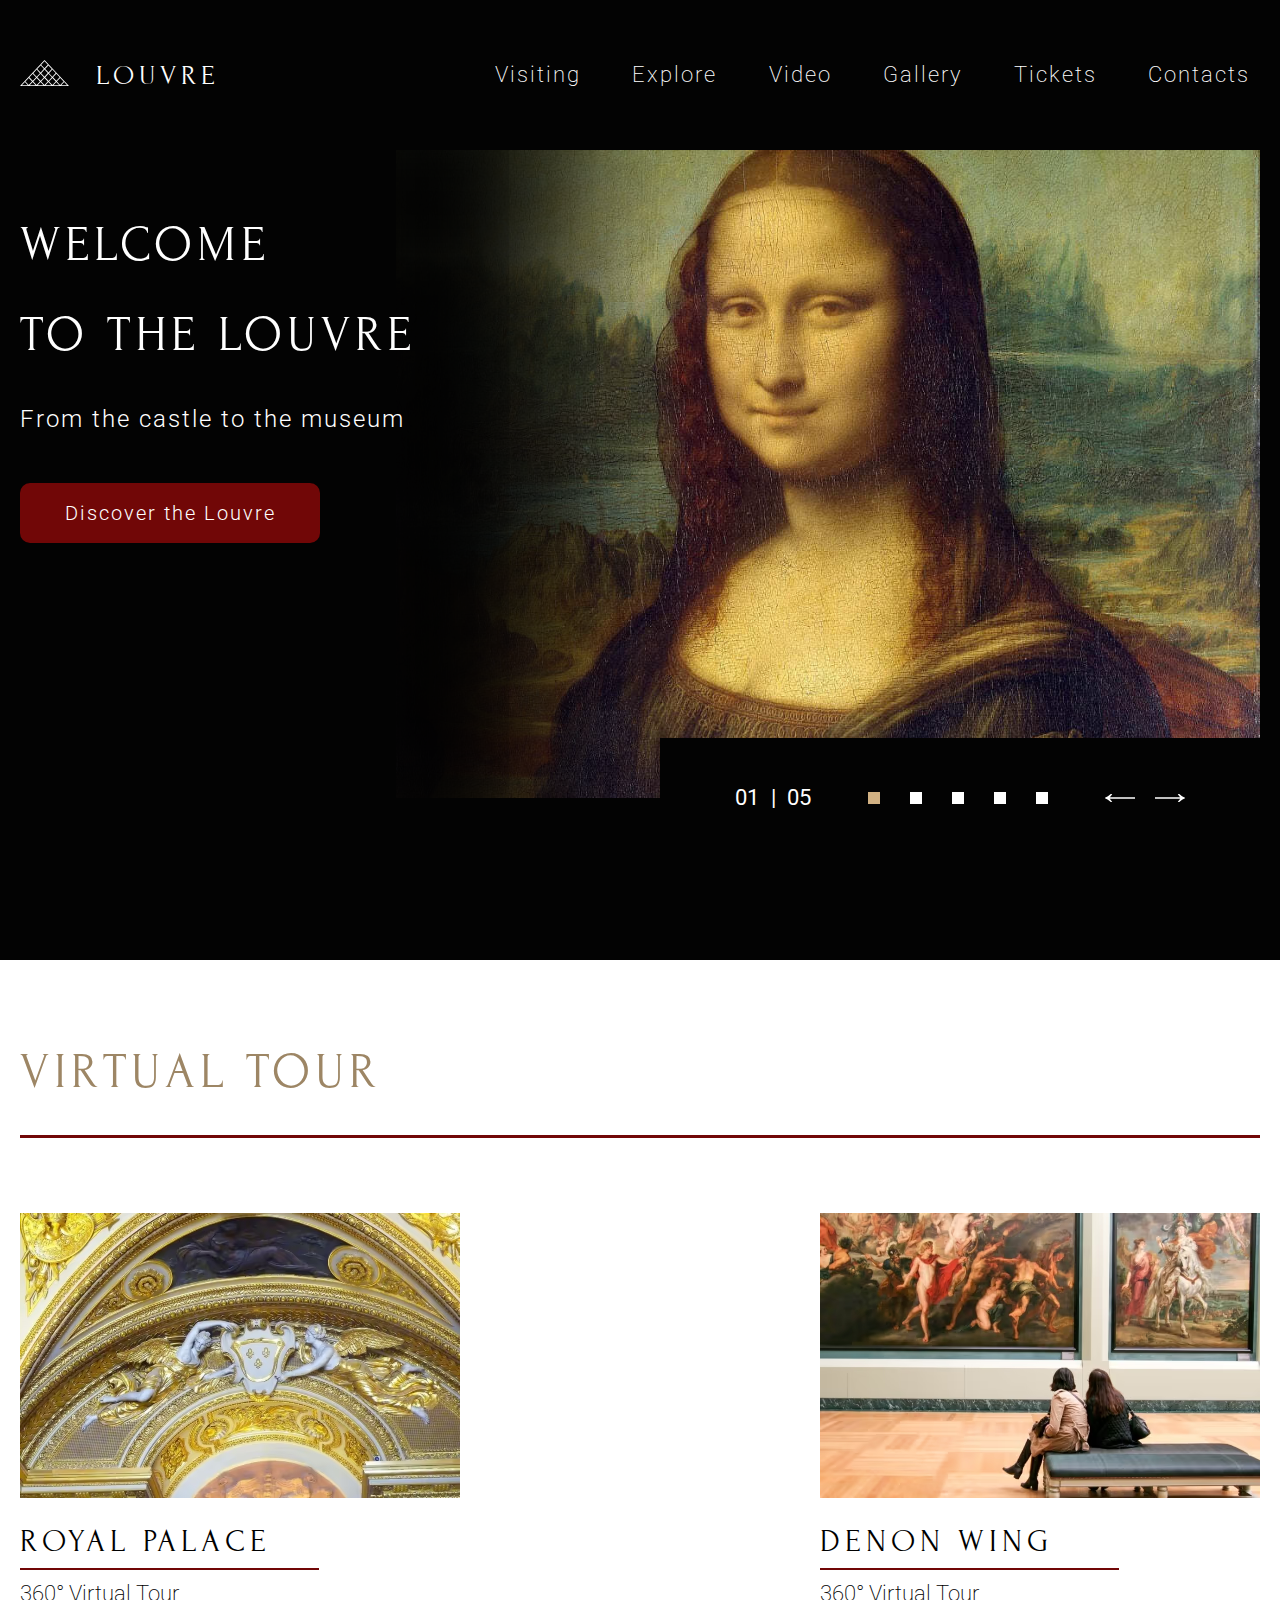
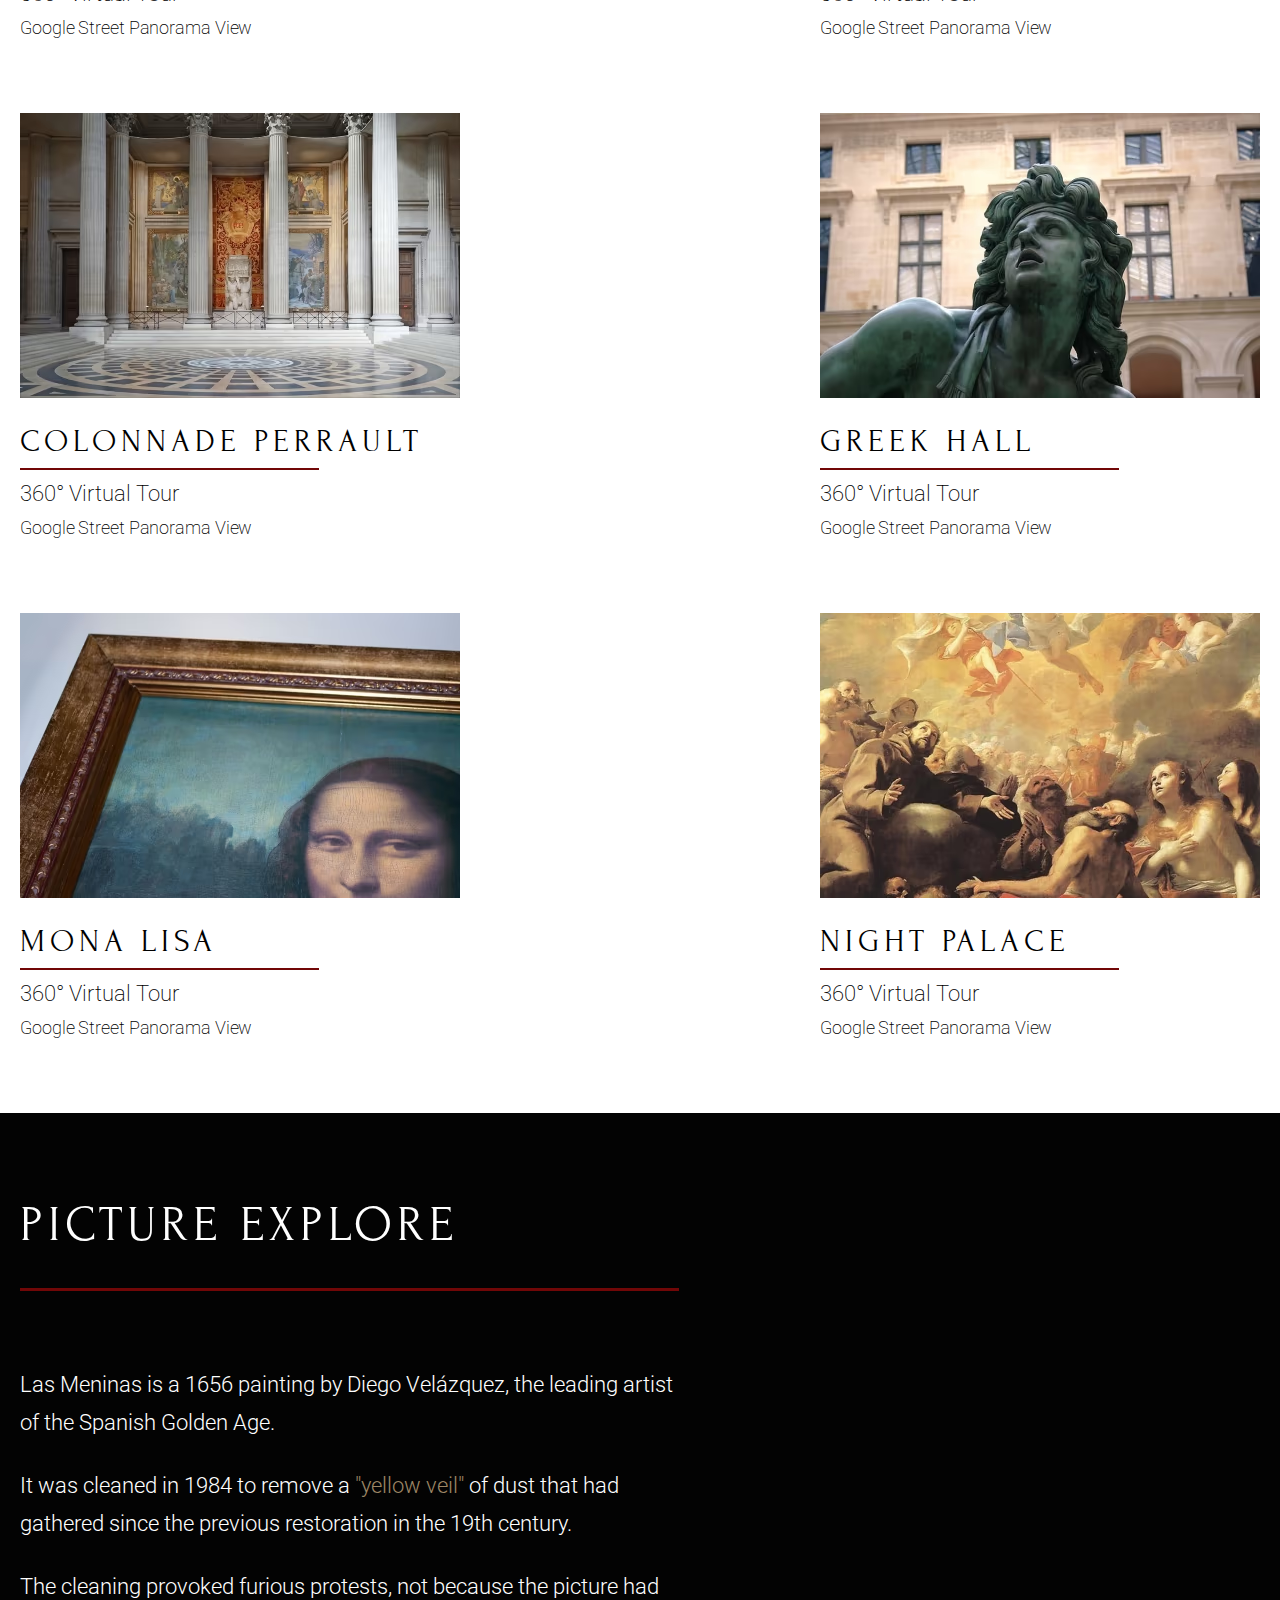
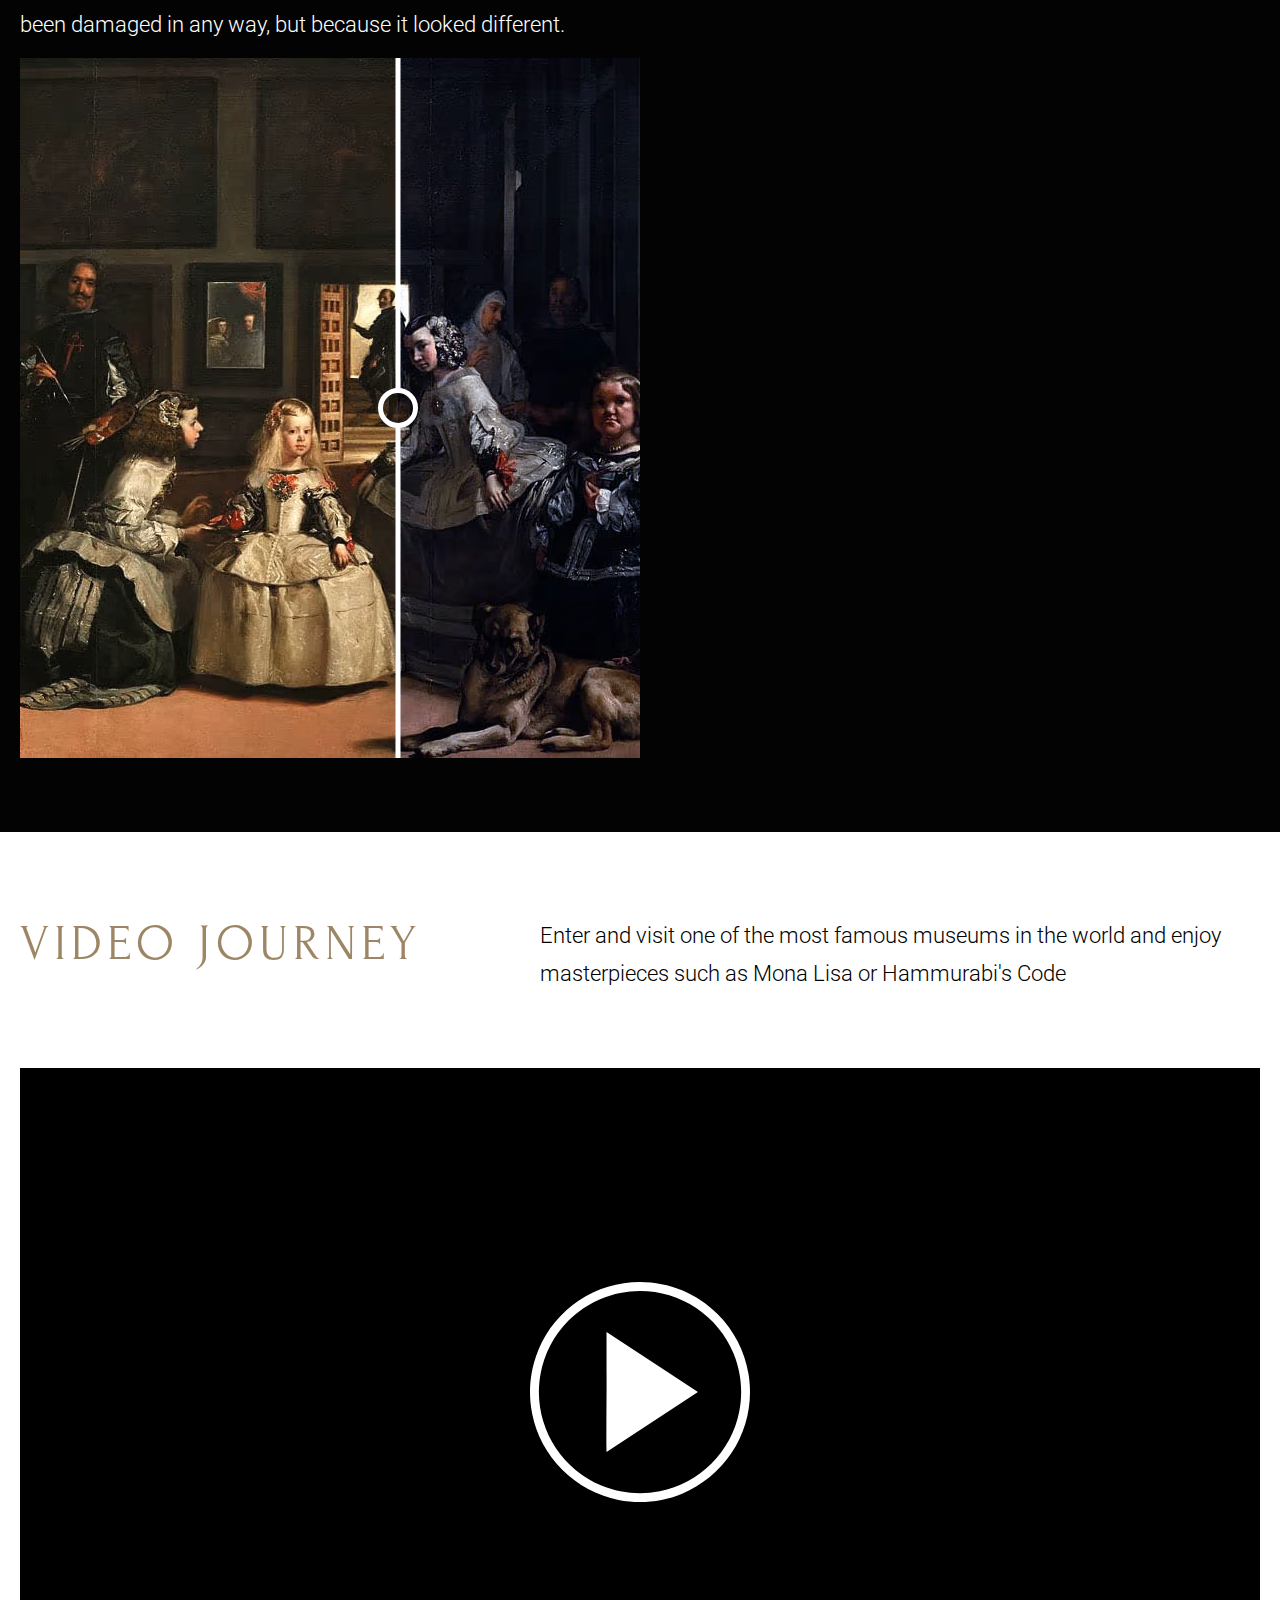
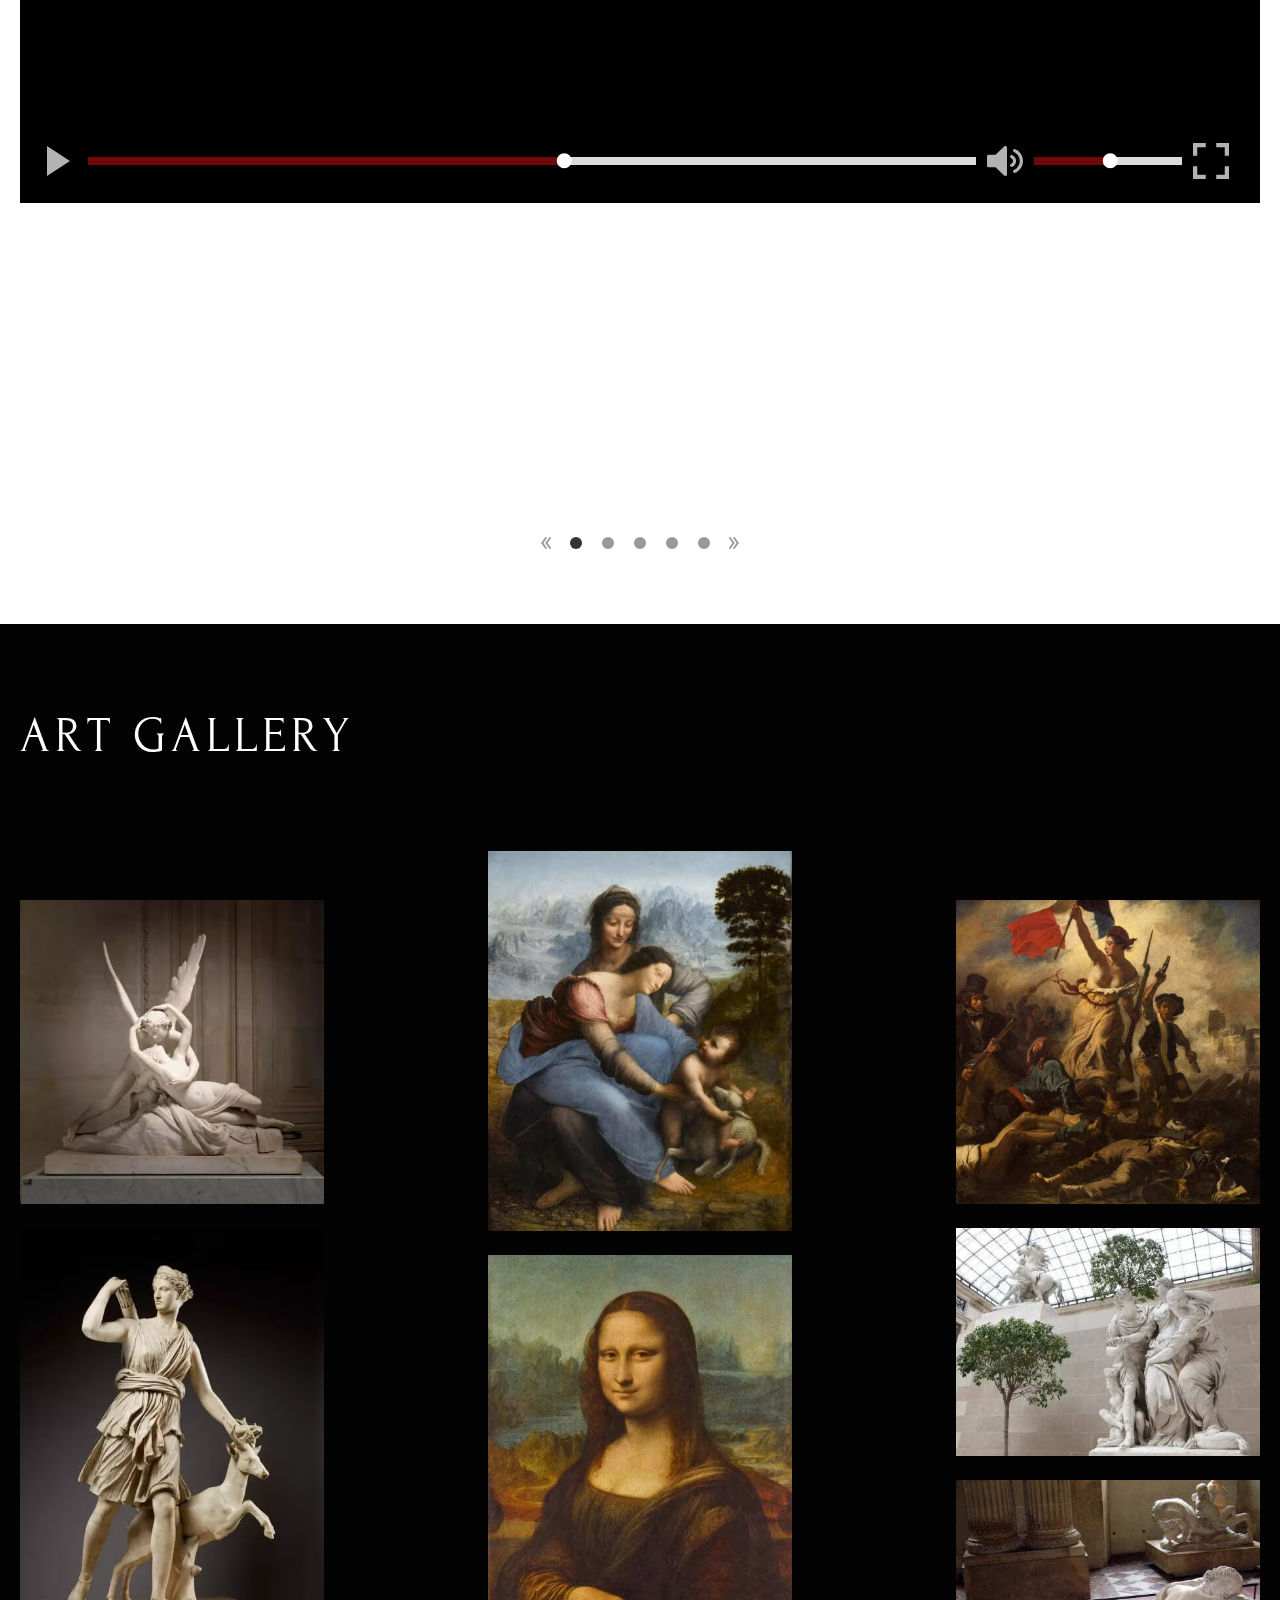
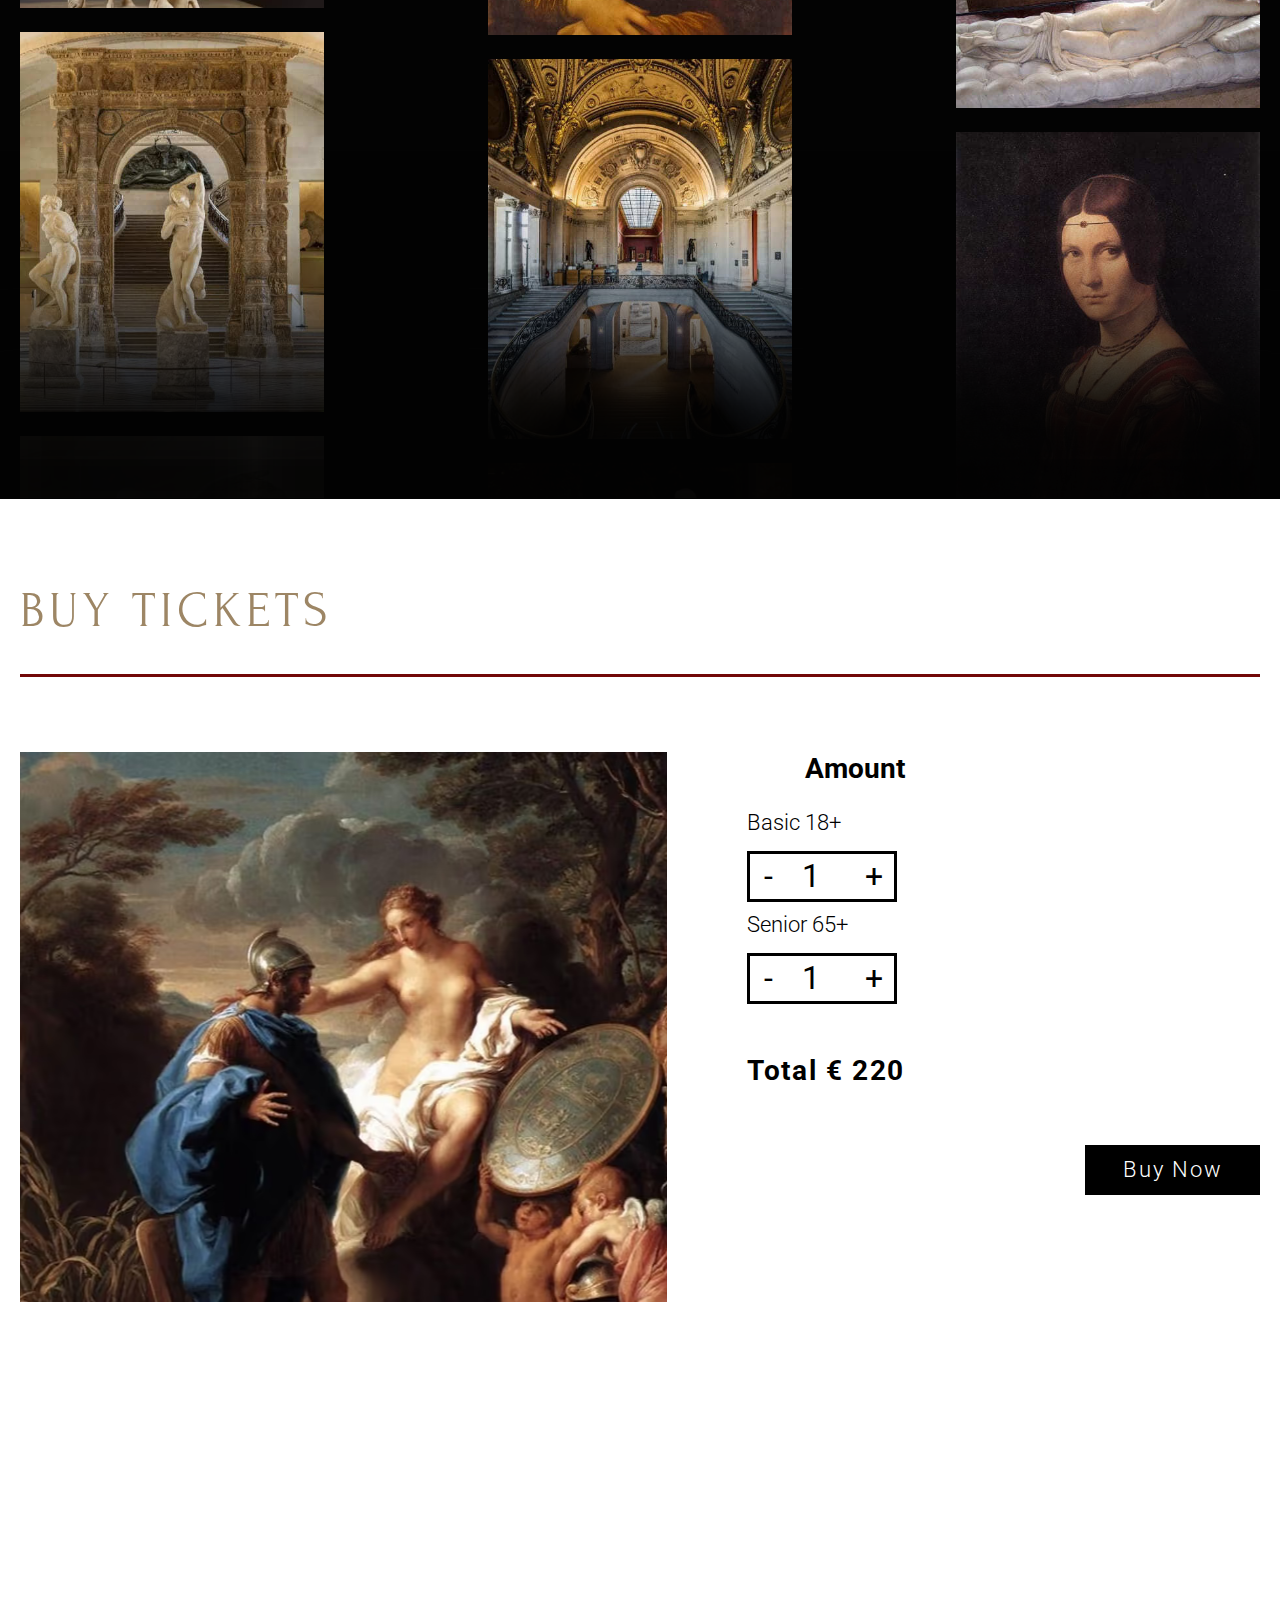
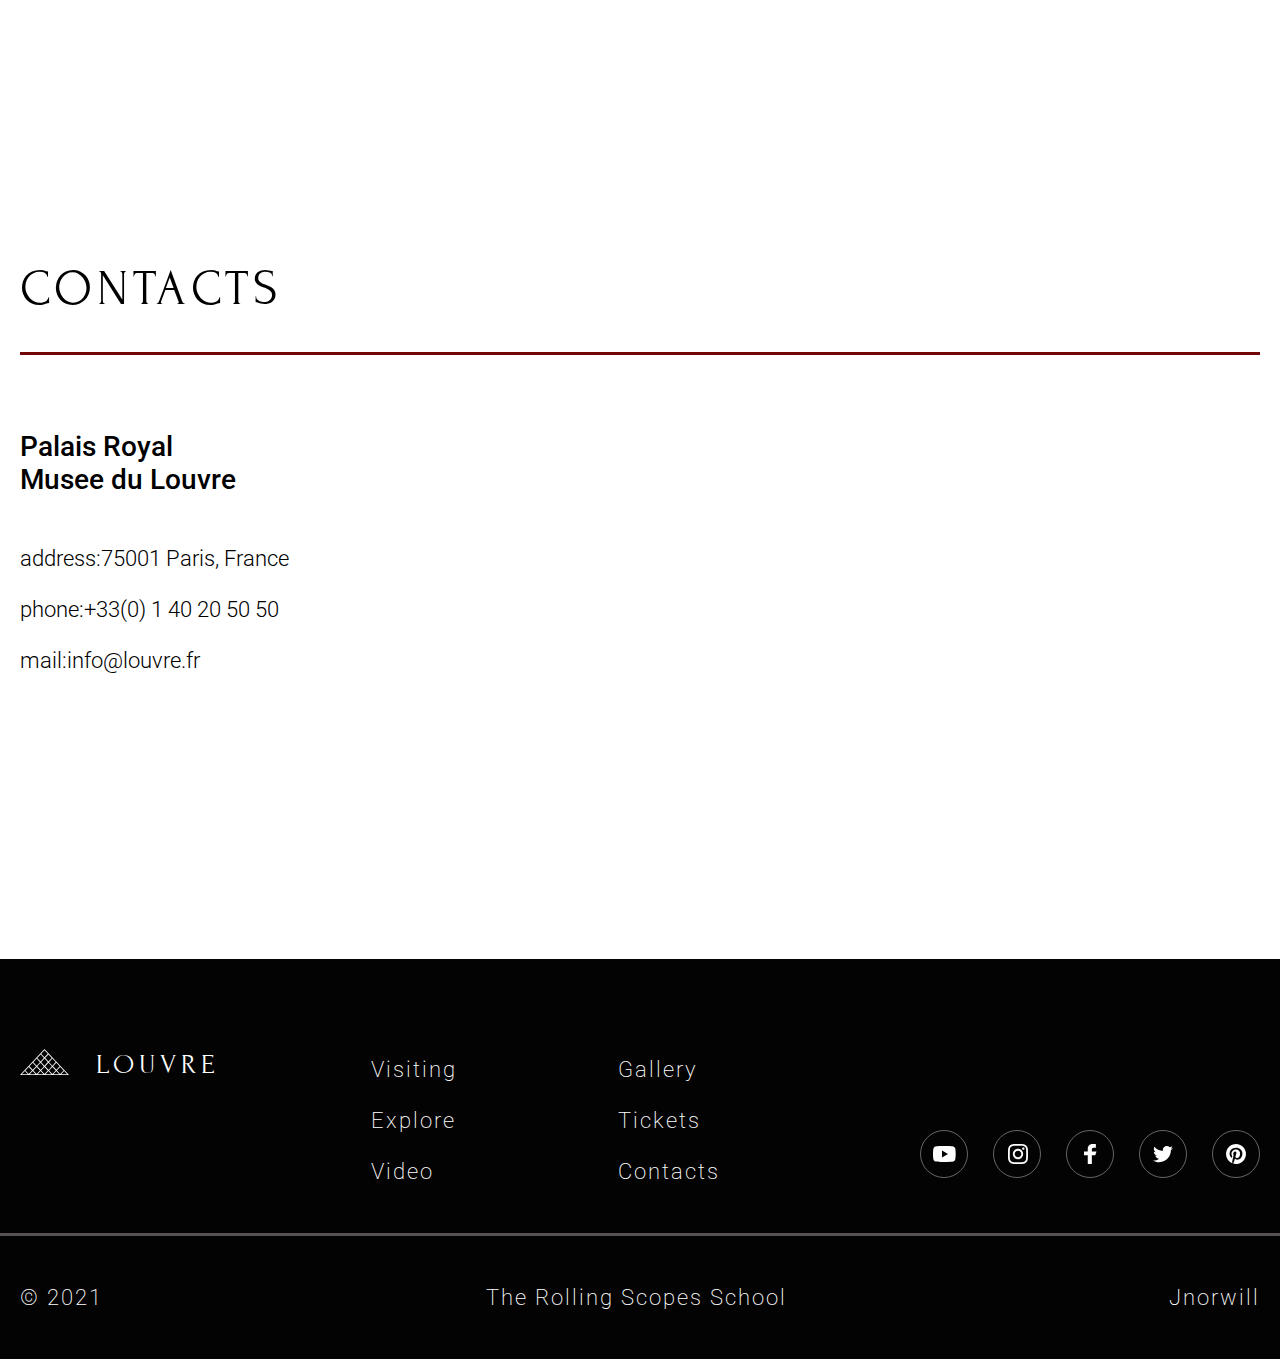
==== commit cf60db56: "feat: add explore slider" ====
--- a/museum-dom/index.html
+++ b/museum-dom/index.html
@@ -191,8 +191,10 @@
               because the picture had been damaged in any way, but because it
               looked different.</p>
           </div>
-          <div class="explore__img-container">
-            <img src="./assets/img/before.avif" alt="img">
+          <div class="explore__img-container explore-slider">
+            <div class="explore-slider__filter">
+              <div class="explore-slider__filter-circle"></div>
+            </div>
           </div>
         </div>
       </section>
@@ -229,34 +231,38 @@
           </div>
           <div class="video-slider__list">
             <div class="video-slider__list-container">
-              <iframe class="video-slider__list-slide" width="560" height="315"
+              <iframe class="video-slider__list-slide" data-src="zp1BXPX8jcU"
+                width="560" height="315"
                 src="https://www.youtube.com/embed/zp1BXPX8jcU" title="YouTube
                 video player" allow="accelerometer; autoplay;
                 clipboard-write; encrypted-media; gyroscope; picture-in-picture"
                 allowfullscreen></iframe>
-              <iframe class="video-slider__list-slide" width="560" height="315"
+              <iframe class="video-slider__list-slide" data-src="aWmJ5DgyWPI"
+                width="560" height="315"
                 src="https://www.youtube.com/embed/aWmJ5DgyWPI" title="YouTube
                 video player" allow="accelerometer; autoplay;
                 clipboard-write; encrypted-media; gyroscope; picture-in-picture"
                 allowfullscreen></iframe>
-              <iframe class="video-slider__list-slide"
+              <iframe class="video-slider__list-slide" data-src="Vi5D6FKhRmo"
                 width="560" height="315"
                 src="https://www.youtube.com/embed/Vi5D6FKhRmo" title="YouTube
                 video player" allow="accelerometer; autoplay;
                 clipboard-write; encrypted-media; gyroscope; picture-in-picture"
                 allowfullscreen></iframe>
-              <iframe class="video-slider__list-slide"
+              <iframe class="video-slider__list-slide" data-src="NOhDysLnTvY"
                 width="560" height="315"
                 src="https://www.youtube.com/embed/NOhDysLnTvY" title="YouTube
                 video player" allow="accelerometer; autoplay;
                 clipboard-write; encrypted-media; gyroscope; picture-in-picture"
                 allowfullscreen></iframe>
-              <iframe class="video-slider__list-slide" width="560" height="315"
+              <iframe class="video-slider__list-slide" data-src="2OR0OCr6uRE"
+                width="560" height="315"
                 src="https://www.youtube.com/embed/2OR0OCr6uRE" title="YouTube
                 video player" allow="accelerometer; autoplay; clipboard-write;
                 encrypted-media; gyroscope; picture-in-picture" allowfullscreen></iframe>
               <iframe class="video-slider__list-slide
-                video-slider__list-slide-main" width="560" height="315"
+                video-slider__list-slide-main" data-src="zp1BXPX8jcU"
+                width="560" height="315"
                 src="https://www.youtube.com/embed/zp1BXPX8jcU" title="YouTube
                 video player" allow="accelerometer; autoplay;
                 clipboard-write; encrypted-media; gyroscope; picture-in-picture"
--- a/museum-dom/compressed/css/style.min.css
+++ b/museum-dom/compressed/css/style.min.css
@@ -1 +1 @@
-html{scroll-behavior:smooth}body{margin:0 auto;background:#ffffff;color:#000000}.hidden{display:none}a{text-decoration:none}ul{margin:0;padding:0;list-style:none}h2{margin:0}h3{margin:0}p{margin:0}.dark-bg{color:#ffffff;background:#030303}.container{max-width:1440px;margin:0 auto}.border-bottom{border-bottom:#710707 3px solid;padding-bottom:25px;margin-bottom:75px}.navigation__link{padding:10px;color:#ffffff;font-weight:200;font-size:22px;line-height:26px;letter-spacing:2px;font-family:"Roboto";transition:0.5s}.navigation__link:hover{cursor:pointer;color:#9d8665}.navigation__link:active{color:#7e6c51}.title{font-family:Forum;font-style:normal;font-weight:normal;font-size:80px;line-height:90px;letter-spacing:5px;text-transform:uppercase}.header{display:flex;align-items:center;justify-content:space-between;padding:50px 20px}.logo{display:flex;justify-content:space-between;align-items:center;width:200px;height:50px}.logo__img{background:url(../../assets/svg/icon.svg) 50% 50% no-repeat;margin-bottom:5px;width:49px;height:26px;transition:0.5s}.logo__text{font-family:Forum;letter-spacing:5px;text-transform:uppercase;font-size:28px;line-height:31px;transition:0.5s}.logo:hover{cursor:pointer}.logo:hover .logo__img{filter:invert(58%) sepia(15%) saturate(710%) hue-rotate(356deg) brightness(150%) contrast(91%)}.logo:hover .logo__text{color:#d2b183}.header__navigation{width:775px;display:flex;justify-content:space-between;align-items:center}.burger-menu__img{display:none;transition:1s}.burger-menu{position:absolute;transform:translateX(-200%);transition:1s}.social-net.burger-menu__social-net{display:none}.welcome-container{position:relative;padding:0 20px;height:810px}.welcome__text-container{position:relative;padding:150px 0 0;width:600px;z-index:2}.welcome__subtitle{font-family:Roboto;font-weight:300;font-size:28px;line-height:33px;letter-spacing:2px;margin:25px 0 75px}.welcome__button{background:#710707;border-radius:10px;font-family:Roboto;font-style:normal;font-weight:300;font-size:22px;line-height:26px;letter-spacing:2px;border:none;width:360px;height:75px;color:#ffffff;transition:0.5s;display:flex;justify-content:center;align-items:center}.welcome__button:hover{background:#9d8665;cursor:pointer}.welcome__slider{position:absolute;display:flex;flex-direction:column;align-items:flex-end;top:0;right:20px;z-index:1;width:100%}.welcome-slider__gallery{overflow:hidden;position:relative;width:67.5%}.welcome-slider__gallery::before{content:"";position:absolute;top:0;left:0;height:100%;box-shadow:0px 0px 140px 180px #030303;z-index:2}.welcome-slider__gallery-container{display:flex;transition:0.3s}.welcome-slider__gallery-slide{width:100%;object-fit:cover}.welcome-slider__pagination,.welcome-slider__numbers,.welcome-slider__squares,.welcome-slider__arrows{display:flex;align-items:center;justify-content:space-between}.welcome-slider__pagination{box-sizing:border-box;position:relative;z-index:2;width:600px;background:#030303;margin-top:-60px;padding:40px 75px}.welcome-slider__numbers{width:76px;height:40px;font-family:Roboto;font-size:22px;line-height:40px;text-transform:uppercase}.welcome-slider__squares{width:180px}.welcome-slider__squares .squares__square{width:16px;height:16px;background:#ffffff;transition:0.5s}.welcome-slider__squares .squares__square:hover{background:#d2b183;cursor:pointer}.welcome-slider__squares .squares__square_beige{background:#d2b183}.welcome-slider__arrows{width:80px}.welcome-slider__arrow{background:url(../../assets/svg/arrow.svg) 50% 50% no-repeat;height:8px;width:30px;padding:10px 0;border:none;transition:0.5s;background-size:contain}.welcome-slider__arrow:hover{cursor:pointer;filter:invert(58%) sepia(15%) saturate(710%) hue-rotate(356deg) brightness(150%) contrast(91%)}.welcome-slider__arrow_right{transform:rotate(180deg)}.visiting{padding:75px 20px}.visiting__title.title.border-bottom{color:#9d8665;margin-bottom:0}.visiting__cards{display:flex;justify-content:space-between;flex-wrap:wrap}.card-link{margin-top:75px;color:#000000}.card-link__img{width:440px;height:285px}.card-link__title{font-family:Forum;font-style:normal;font-weight:normal;font-size:32px;line-height:58px;letter-spacing:5px;text-transform:uppercase;margin:10px 0 11px;position:relative}.card-link__title::after{content:"";height:2px;background:#710707;width:68%;position:absolute;left:0;bottom:0;transition:0.5s}.card-link__big-text{font-family:Roboto;font-style:normal;font-weight:200;font-size:22px;line-height:26px;margin-bottom:10px}.card-link__text{font-family:Roboto;font-style:normal;font-weight:200;font-size:18px;line-height:21px;letter-spacing:-0.1px}.card-link:hover .card-link__title::after{width:100%}.explore{padding:75px 20px 70px;display:flex;justify-content:space-between;flex-wrap:wrap}.explore__text-container{max-width:659px}.explore__img-container{margin-top:14px}.explore__text{font-family:Roboto;font-style:normal;font-weight:300;font-size:22px;line-height:38px;margin-top:25px}.explore__text_yellow{color:#9d8665}.video{padding:75px 20px}.video__title{color:#9d8665}.video__text-container{display:flex;justify-content:space-between;margin-bottom:75px}.video__subtitle{max-width:720px;font-family:Roboto;font-style:normal;font-weight:300;font-size:22px;line-height:38px;margin-top:10px}.video-slider .video-slider__player-container{position:relative}.video-slider .video-slider__player{width:100%;height:650px;background:#dbdbdb}.video-slider .video-slider__center-play{border:none;height:220px;width:220px;padding:0;position:absolute;z-index:1;top:50%;left:50%;transform:translate(-50%, -70%);display:block;background:transparent}.video-slider__button-container{background:#000000;width:100%;height:85px;box-sizing:border-box;padding:0 20px 0 10px;margin-top:-4px;display:flex;justify-content:space-between;align-items:center}.video-slider__button-container .range{background:#dbdbdb;height:8px;width:100%}.video-slider__button-container .range__current-line{background:#710707;height:8px;position:relative;max-width:100%;width:54%}.video-slider__button-container .range__current-point{background:#ffffff;border-radius:50px;height:15px;width:15px;position:absolute;top:0;right:0;transform:translate(25%, -25%)}.video-slider__button-container .range__current-point:hover{cursor:pointer}.video-slider__button-container .video-slider__line_time{width:929px}.video-slider__button-container .video-slider__line_volume{width:155px}.video-slider__button-container .video-slider__button{transition:0.5s;border:none;background-size:contain;height:38px;width:38px;margin:0 10px;padding:0 16px}.video-slider__button-container .video-slider__button:hover{cursor:pointer;filter:invert(66%) sepia(0%) saturate(0%) hue-rotate(163deg) brightness(90%) contrast(101%)}.video-slider__button-container .video-slider__button_play{background:url(../../assets/svg/play.svg) 50% 50% no-repeat}.video-slider__button-container .video-slider__button_play-focus{background:url(../../assets/svg/pause.svg) 50% 50% no-repeat}.video-slider__button-container .video-slider__button_volume{background:url(../../assets/svg/volume-on.svg) 50% 50% no-repeat}.video-slider__button-container .video-slider__button_volume-focus{background:url(../../assets/svg/volume-off.svg) 50% 50% no-repeat}.video-slider__button-container .video-slider__button_fullscreen{background:url(../../assets/svg/full-screen-on.svg) 50% 50% no-repeat}.video-slider__button-container .video-slider__button_fullscreen-focus{background:url(../../assets/svg/full-screen-off.svg) 50% 50% no-repeat}.video-slider__list{margin:40px 0;width:100%;overflow:hidden}.video-slider__list-container{display:flex;justify-content:space-between;transition:0.3s}.video-slider__list-slide{width:31.4%;height:254px;border:none;margin-right:42px;flex-shrink:0}.video-slider-pagination{display:flex;justify-content:space-between;align-items:center;width:140px;margin:0 auto;position:relative}.video-slider-pagination__point{width:12px;height:12px;background:#999999;border-radius:50%;transition:0.5s}.video-slider-pagination__point:hover{cursor:pointer;background:#710707}.video-slider-pagination__point_selected{background:#333333}.video-slider-pagination__arrow{position:absolute;background:url(../../assets/svg/arrow2.svg) no-repeat 50% 50%;width:10px;height:12px;right:-30px;border:none;transition:0.5s}.video-slider-pagination__arrow:hover{cursor:pointer;filter:invert(13%) sepia(46%) saturate(2750%) hue-rotate(336deg) brightness(40%) contrast(120%)}.video-slider-pagination__arrow_left{transform:rotate(180deg);left:-30px}.gallery{padding:75px 20px 0;overflow:hidden;height:2126px;position:relative}.gallery__list{position:relative;height:2850px;display:flex;flex-direction:column;align-content:space-between;flex-wrap:wrap;margin-top:102px}.gallery__list img{margin-top:24px;width:456px;display:block}.gallery__list img:nth-child(6){margin-top:-25px}.gallery__shadow{width:100%;position:absolute;bottom:0;left:0;height:1px;background:#030303;box-shadow:0px 0px 140px 180px #030303;z-index:2}.tickets{padding:75px 20px}.tickets__title{color:#9d8665}.tickets__container{display:flex;justify-content:space-between}.tickets__img{background:url(../../assets/img/tickets.avif) 50% 50% no-repeat;background-size:cover;width:720px;height:550px}.tickets__form{width:660px;text-align:right}.form{display:flex;justify-content:space-between}.form__title{font-family:Roboto;font-style:normal;font-weight:bold;font-size:28px;line-height:33px;margin-bottom:25px}.form__container_left{text-align:left}.form__container_right{text-align:right;margin-left:80px}.form__radio{margin:29px 0 0;height:17px;width:17px}.form__label{margin-left:20px;font-family:Roboto;font-style:normal;font-weight:300;font-size:22px;line-height:26px}.form__text{font-family:Roboto;font-style:normal;font-weight:300;font-size:22px;line-height:26px;text-align:left;margin:10px 0 15px}.form__counter{border:solid #000000 3px;width:144px}.form__counter button{margin:0;border:none;background:none;padding:4px 11px;font-family:Roboto;font-style:normal;font-weight:normal;font-size:32px;line-height:37px;text-align:center}.form__counter input{border:none;width:62px;text-align:center;font-family:Roboto;font-size:32px;line-height:37px;padding:0}.form__text_bolt{font-family:Roboto;font-style:normal;font-weight:bold;font-size:28px;line-height:33px;letter-spacing:1.65px;margin:50px 0 58px}.form__submit{border:none;background:#000000;width:175px;height:50px;color:#ffffff;font-family:Roboto;font-style:normal;font-weight:300;font-size:22px;line-height:26px;letter-spacing:2px}.form__submit:hover{background:#9d8665}.booking-tickets-container.none{transform:translateX(-120%)}.booking-tickets-container{transition:1s;transform:translateX(0);position:fixed;width:100%;height:100%;top:0;bottom:0;right:0;left:0;z-index:10;background:rgba(0,0,0,0.5)}.booking-tickets{background:#ffffff;position:relative;transition:1s;width:970px;padding:30px;margin:50px auto;max-width:970px;font-family:Roboto;font-style:normal;font-weight:normal;font-size:18px;line-height:21px;display:flex;justify-content:space-between;z-index:11}.booking-tickets__close{background:none;border:none;position:absolute;padding:2px;top:0;right:0}.booking-tickets__close:hover{cursor:pointer}.booking-tickets-container-left{max-width:400px}.booking-tickets__title{font-family:Forum;font-size:50px;line-height:55px;text-transform:uppercase;color:#9d8665}.booking-tickets__title_border{border-bottom:solid 3px #740c11;padding-bottom:10px;margin-bottom:60px;color:#710707}.booking-tickets__input{border:1px solid #030303;box-sizing:border-box;padding:15px 15px 15px 45px;width:100%;margin-top:20px}.booking-tickets__input_date{background:url(../../assets/svg/date.svg) no-repeat 15px 50%;margin-right:20px}.booking-tickets__input_time{background:url(../../assets/svg/time.svg) no-repeat 15px 50%}.booking-tickets__input_name{background:url(../../assets/svg/name.svg) no-repeat 15px 50%}.booking-tickets__input_email{background:url(../../assets/svg/email.svg) no-repeat 15px 50%}.booking-tickets__input_tel{background:url(../../assets/svg/tel.svg) no-repeat 15px 50%}.booking-tickets__input_select{background:url(../../assets/svg/ticket.svg) no-repeat 15px 50%}.booking-tickets__date-time{display:flex;justify-content:space-between}.booking-tickets__input-entry-ticket{padding-left:15px}.booking-tickets__input-entry-ticket_border{border-bottom:solid 2px #740c11;color:#9d8665;font-family:Forum}.booking-tickets__input-entry-ticket_container{display:flex;justify-content:space-between;margin-top:18px}.booking-tickets-overview{padding:30px;border:1px solid #030303;box-sizing:border-box;width:530px}.booking-tickets-overview-container{display:flex;justify-content:space-between;margin-bottom:22px}.booking-tickets-overview__title{font-weight:500;font-size:32px;line-height:37px;color:#272727}.booking-tickets-overview__title_red{font-weight:500;font-size:22px;line-height:26px;color:#740c11}.booking-tickets-overview__text{color:#030303;font-weight:300;padding:5px 5px 5px 30px}.booking-tickets-overview__text_date{background:url(../../assets/svg/date.svg) no-repeat 0% 50%}.booking-tickets-overview__text_time{background:url(../../assets/svg/time.svg) no-repeat 0% 50%}.booking-tickets-overview__text_mark{background:url(../../assets/svg/mark.svg) no-repeat 0% 50%}.booking-tickets-overview__cost{display:flex;justify-content:space-between;font-size:22px;line-height:26px;color:#030303;margin-bottom:8px}.booking-tickets-overview__total{display:flex;justify-content:space-between;font-size:32px;line-height:37px;color:#030303;border-top:#740c11 2px solid;padding:10px 0}.booking-tickets-overview__button-container{display:flex;justify-content:right}.booking-tickets-overview__button{margin-top:55px;background:#710707;color:#ffffff;border:none;font-size:22px;line-height:26px;width:220px;padding:10px;transition:0.5s}.booking-tickets-overview__button:hover{background:#9d8665;cursor:pointer}.card-wrapper{position:relative}.card{position:relative;font-size:12px;line-height:14px;color:#161615;padding:15px 20px;background:#bcbcbc;border-radius:5px;width:360px;z-index:2;box-sizing:border-box}.card-container{display:flex;justify-content:space-between}.card-next-container{width:215px}.card__text{box-sizing:border-box;width:100%;margin-top:5px;padding:10px;margin-bottom:10px}.card__text_margin-right{margin-right:15px}.card__text_margin-bottom{margin-bottom:0}.card-backside{top:30px;right:0;padding:25px 0 0;position:absolute;background:#939393;border-radius:5px;width:360px;height:211px;z-index:1;text-align:right}.card-backside-container{display:flex;justify-content:right}.card-backside-next-container{text-align:left;margin:15px 20px;width:75px}.card-backside__black{background:#161615;width:100%;height:45px}.card-backside__text{font-size:10px;line-height:12px;padding:10px}.parallax{width:100%;height:400px;background:url(../../assets/img/parallax.avif) 50% 50% no-repeat;background-size:cover;background-attachment:fixed}.contacts{padding:75px 20px}.contacts__container{display:flex;justify-content:space-between}.contacts__subtitle{font-family:Roboto;font-style:normal;font-weight:500;font-size:28px;line-height:33px;margin:0 0 50px}.contacts__link{display:block;font-family:Roboto;font-style:normal;font-weight:300;font-size:22px;line-height:26px;color:#000000;border:none;margin-top:25px}.contacts__map{width:960px;height:620px}.footer{font-family:Roboto;font-style:normal;font-weight:200;font-size:22px;line-height:22px;letter-spacing:2px;padding:90px 0 50px}.foter__logo{margin-top:-10px}.footer__white-stripe{height:3px;background:#585252;width:100%;margin:48px 0 51px}.footer__container{display:flex;justify-content:space-between;padding:0 20px}.footer-navigation-container{max-width:710px;width:100%;display:flex;justify-content:space-between}.footer__navigation-hidden{display:none}.footer__navigation_margin{margin-bottom:25px}.footer__navigation_margin-top{margin-top:8px}.social-net{display:flex;align-items:flex-end;margin-bottom:7px;margin-left:90px}.social-net__link{width:46px;height:46px;border:solid 1px #666666;border-radius:50%;display:block;transition:0.5s;margin-left:25px}.social-net__link:hover{filter:invert(58%) sepia(15%) saturate(710%) hue-rotate(356deg) brightness(150%) contrast(91%)}.youtube{background:url(../../assets/svg/youtube.svg) no-repeat 50% 50%}.instagram{background:url(../../assets/svg/instagram.svg) no-repeat 50% 50%}.facebook{background:url(../../assets/svg/facebook.svg) no-repeat 50% 50%}.twitter{background:url(../../assets/svg/twitter.svg) no-repeat 50% 50%}.pinterest{background:url(../../assets/svg/pinterest.svg) no-repeat 50% 50%}@media (max-width: 1520px){.title{font-size:50px;line-height:75px}.welcome__text-container{padding:50px 0 0}.welcome__title{line-height:90px}.welcome__subtitle{font-size:24px;line-height:28px;margin-bottom:50px}.welcome__button{width:300px;height:60px;font-size:20px;line-height:23px}.welcome-slider .squares__square{width:12px;height:12px}.gallery{height:1400px}.gallery__list{height:2000px}.gallery__list img{width:304px}.form__container_left{display:none}.contacts__map{width:694px;height:454px}}@media (max-width: 1024px){.header{padding:40px 20px}.header__navigation{display:none}.burger-menu{padding-top:35px;padding-left:55px;width:297px;height:100%;box-sizing:border-box;background:#030303;z-index:10}.burger-menu-open{transform:translateX(0)}.burger-menu__nav li{padding-bottom:20px}.burger-menu-img{width:25px;height:25px;display:block;background:url(../../assets/svg/burger-menu.svg)}.open{background:url(../../assets/svg/close.svg);filter:invert(100%) sepia(0%) saturate(0%) hue-rotate(138deg) brightness(103%) contrast(101%)}.welcome-container{height:585px}.welcome__text-container_opacity{opacity:0}.welcome-slider__pagination{padding:40px 75px;width:551px;margin-top:-53px}.welcome-slider__numbers{width:70px;font-size:20px;line-height:25px}.welcome-slider__squares{width:160px}.welcome-slider__squares .squares__square{width:12px;height:12px}.border-bottom{padding-bottom:20px;margin-bottom:60px}.visiting{padding:60px 20px 56px}.visiting__cards{max-width:768px;margin:0 auto}.card-link{margin-top:60px}.card-link__img{width:330px;height:215px}.card-link__title{font-size:28px;line-height:55px;letter-spacing:3px}.card-link__big-text{font-size:20px;line-height:23px}.card-link__text{font-size:16px;line-height:19px}.explore{padding:60px 20px 55px}.explore__text-container{width:100%}.explore__text_hidden{display:none}.explore__text{font-size:20px;letter-spacing:-0.2px;margin-top:0}.explore__img-container{margin-top:57px}.video{padding:60px 20px}.video__text-container{margin-bottom:40px}.video__subtitle_hidden{display:none}.video-slider__list .video-slider__list-slide{width:30.4%;height:170px}.gallery{padding-top:60px}.gallery__list{margin-top:85px}.tickets{padding:60px 20px}.tickets__img{width:700px;height:440px}.tickets__form{width:175px;margin-right:30px}.form__container_right{margin-left:0;text-align:left}.form__counter{width:175px;box-sizing:border-box}.form__title{margin-bottom:29px}.form__text{margin:29px 0 10px}.form__text_bolt{margin:22px 0 69px}.contacts{padding:60px 20px}.contacts__subtitle{font-size:24px;line-height:28px;margin-bottom:35px}.contacts__link{font-size:20px;line-height:23px;margin-top:15px}.footer{padding:61px 0 50px}}@media (max-width: 950px){.gallery{height:2126px}.gallery__list{height:3200px}.gallery__list img{width:352px}.footer__container{flex-wrap:wrap}.booking-tickets-container.none{transform:translateX(-150%)}}@media (max-width: 768px){.border-bottom{padding-bottom:20px;margin-bottom:40px}.title{font-size:40px;line-height:60px}.header{padding:30px 20px}.burger-menu-open{position:static}.burger-menu{width:100%;padding:55px}.burger-menu__img{display:flex;flex-wrap:wrap;justify-content:space-between}.burger-menu__img .burger-menu__img_big{width:100%;max-width:658px;height:194px;object-fit:cover}.burger-menu__img .burger-menu__img_little{width:100%;max-width:319px;height:161px;margin-top:20px;object-fit:cover}.burger-menu__line{margin-top:35px;height:1px;width:100%;background:rgba(255,255,255,0.5)}.burger-menu__social-net{justify-content:space-between;width:340px}.burger-menu__social-net .social-net__link{margin:0}.social-net.burger-menu__social-net{display:flex}.welcome-hidden{display:none}.welcome__text-container_opacity{opacity:1}.welcome-container{height:861px}.welcome__text-container{width:100%;padding:0;text-align:center}.welcome__subtitle{font-size:20px;line-height:23px;margin-bottom:47px}.welcome__button{display:none}.welcome__slider{position:static;display:block}.welcome-slider__gallery{width:100%}.welcome-slider__gallery::before{display:none}.welcome-slider__pagination{margin:0 auto;padding:30px 0;width:400px}.welcome-slider__arrows{width:79px}.visiting{padding:40px 20px 80px}.card-link__img{width:280px;height:180px}.visiting__cards{justify-content:space-evenly}.card-link{margin-top:40px}.card-link__title{font-size:22px;line-height:47px}.card-link__title::after{content:"";width:54%}.card-link__big-text{margin-bottom:7px}.explore{padding:40px 20px}.explore__text{display:none}.explore__img-container{margin-top:0}.video{padding:40px 20px 80px}.video__text-container{margin-bottom:20px}.video-slider__list{margin:21px 0}.video-slider__list .video-slider__list-slide{width:48.6%;height:199px;margin-right:20px}.video-slider-pagination{width:130px}.video-slider-pagination__point{width:10px;height:10px}.gallery{padding-top:40px}img:nth-child(6){margin-top:0}img:nth-child(8){margin-top:-25px}.gallery__list{margin-top:66px}.gallery{height:1179px}.tickets{padding:40px 20px}.tickets__img{width:444px;height:340px}.tickets__form{margin-right:46px}.form__title{margin-bottom:38px}.form__text{margin:25px 0 10px}.form__text_bolt{margin:37px 0 40px}.booking-tickets-container{overflow:scroll}.booking-tickets{flex-direction:column;max-width:590px;box-sizing:border-box}.booking-tickets-container-left{max-width:100%}.booking-tickets-overview{max-width:100%;margin-top:50px}.parallax{height:300px}.contacts{padding:40px 20px 67px}.contacts__container{flex-wrap:wrap}.contacts__subtitle{font-size:20px;line-height:23px;margin-bottom:40px}.contacts__link{font-size:18px;line-height:21px}.contacts__map{margin-top:40px}.contacts__map{width:100%;height:476px}.footer{padding:50px 0 40px}.social-net{margin:35px auto 0}.footer__white-stripe{margin:40px 0}}@media (max-width: 750px){.explore__img-container{margin-top:20px;height:368px}.explore__img-container img{max-width:380px;width:100%;height:368px}.video-slider__list-slide{width:180px;height:101px}.gallery{height:716px}.gallery .gallery__list{height:1630px}.gallery .gallery__list img{width:178px}}@media (max-width: 420px){.logo{width:138px;height:32px}.logo__img{width:29px;height:16px;background-size:contain}.logo__text{font-size:16px;line-height:18px}.title{font-size:28px;line-height:40px}.burger-menu{padding-top:35px;padding-bottom:25px}.burger-menu__img .burger-menu__img_big{width:95px;height:95px}.burger-menu__img .burger-menu__img_little{width:95px;height:95px;margin-top:0}.burger-menu__line{margin-top:20px}.burger-menu__social-net.social-net{margin:25px auto 0}.welcome-container{height:542px}.welcome__title{padding-top:3px}.welcome__subtitle{font-size:16px;line-height:19px}.welcome-slider__pagination{padding:21px 0;width:230px}.welcome-slider__numbers{width:50px;font-size:16px;line-height:25px}.welcome-slider__squares{width:75px}.welcome-slider__squares .squares__square{width:7px;height:7px}.welcome-slider__arrows{width:55px}.welcome-slider__arrow{width:21px}.card-link__title{font-size:18px;line-height:42px;letter-spacing:5px}.card-link__big-text{font-size:16px;line-height:19px}.card-link__big-text{margin-bottom:10px}.visiting{padding-bottom:40px}.visiting__title{margin-bottom:20px}.explore__img-container{margin-top:0}.video{padding-top:36px;padding-bottom:41px}.video-slider-pagination{width:120px}.video-slider-pagination__point{width:8px;height:8px}.video-slider__list{margin:40px 0}.video-slider__list .video-slider__list-slide{width:47.4%;height:101px}.tickets__container{flex-wrap:wrap;justify-content:center}.tickets__img{margin-bottom:40px;width:380px;height:160px}.form__title{font-size:16px;line-height:19px;margin-bottom:0px}.form__container_right{text-align:center}.tickets__form{margin-right:0}.form__text{font-size:16px;line-height:19px}.form__text{margin:20px 0 14px}.form__text_bolt{font-size:16px;line-height:19px;letter-spacing:0px;margin-top:40px}.form__submit{font-size:16px}.booking-tickets{max-width:420px}.booking-tickets__title{font-size:32px;line-height:35px}.booking-tickets-overview{padding:15px}.card{width:330px}.card-backside{width:330px;position:static;margin-top:25px}.contacts__subtitle{font-size:16px;line-height:19px}.contacts__link{font-size:16px;line-height:19px}.contacts__map{height:248px}.contacts{padding-bottom:40px}.footer{padding-top:45px;font-size:16px;line-height:19px}.navigation__link{font-size:16px;line-height:19px}.footer-navigation-container{display:block}.footer__navigation-open{display:none}.footer__navigation-hidden{margin-top:33px;display:flex;justify-content:space-between}.navigation__link{padding:10px 0}.footer__navigation_margin{margin-bottom:30px}.social-net{margin:40px auto 0;width:260px;justify-content:space-between}.social-net__link{margin:0}.footer-text-hidden{display:none}}@media (max-width: 400px){.gallery .gallery__list img{width:135px}}
+html{scroll-behavior:smooth}body{margin:0 auto;background:#ffffff;color:#000000}.hidden{display:none}a{text-decoration:none}ul{margin:0;padding:0;list-style:none}h2{margin:0}h3{margin:0}p{margin:0}.dark-bg{color:#ffffff;background:#030303}.container{max-width:1440px;margin:0 auto}.border-bottom{border-bottom:#710707 3px solid;padding-bottom:25px;margin-bottom:75px}.navigation__link{padding:10px;color:#ffffff;font-weight:200;font-size:22px;line-height:26px;letter-spacing:2px;font-family:"Roboto";transition:0.5s}.navigation__link:hover{cursor:pointer;color:#9d8665}.navigation__link:active{color:#7e6c51}.title{font-family:Forum;font-style:normal;font-weight:normal;font-size:80px;line-height:90px;letter-spacing:5px;text-transform:uppercase}.header{display:flex;align-items:center;justify-content:space-between;padding:50px 20px}.logo{display:flex;justify-content:space-between;align-items:center;width:200px;height:50px}.logo__img{background:url(../../assets/svg/icon.svg) 50% 50% no-repeat;margin-bottom:5px;width:49px;height:26px;transition:0.5s}.logo__text{font-family:Forum;letter-spacing:5px;text-transform:uppercase;font-size:28px;line-height:31px;transition:0.5s}.logo:hover{cursor:pointer}.logo:hover .logo__img{filter:invert(58%) sepia(15%) saturate(710%) hue-rotate(356deg) brightness(150%) contrast(91%)}.logo:hover .logo__text{color:#d2b183}.header__navigation{width:775px;display:flex;justify-content:space-between;align-items:center}.burger-menu__img{display:none;transition:1s}.burger-menu{position:absolute;transform:translateX(-200%);transition:1s}.social-net.burger-menu__social-net{display:none}.welcome-container{position:relative;padding:0 20px;height:810px}.welcome__text-container{position:relative;padding:150px 0 0;width:600px;z-index:2}.welcome__subtitle{font-family:Roboto;font-weight:300;font-size:28px;line-height:33px;letter-spacing:2px;margin:25px 0 75px}.welcome__button{background:#710707;border-radius:10px;font-family:Roboto;font-style:normal;font-weight:300;font-size:22px;line-height:26px;letter-spacing:2px;border:none;width:360px;height:75px;color:#ffffff;transition:0.5s;display:flex;justify-content:center;align-items:center}.welcome__button:hover{background:#9d8665;cursor:pointer}.welcome__slider{position:absolute;display:flex;flex-direction:column;align-items:flex-end;top:0;right:20px;z-index:1;width:100%}.welcome-slider__gallery{overflow:hidden;position:relative;width:67.5%}.welcome-slider__gallery::before{content:"";position:absolute;top:0;left:0;height:100%;box-shadow:0px 0px 140px 180px #030303;z-index:2}.welcome-slider__gallery-container{display:flex;transition:0.3s}.welcome-slider__gallery-slide{width:100%;object-fit:cover}.welcome-slider__pagination,.welcome-slider__numbers,.welcome-slider__squares,.welcome-slider__arrows{display:flex;align-items:center;justify-content:space-between}.welcome-slider__pagination{box-sizing:border-box;position:relative;z-index:2;width:600px;background:#030303;margin-top:-60px;padding:40px 75px}.welcome-slider__numbers{width:76px;height:40px;font-family:Roboto;font-size:22px;line-height:40px;text-transform:uppercase}.welcome-slider__squares{width:180px}.welcome-slider__squares .squares__square{width:16px;height:16px;background:#ffffff;transition:0.5s}.welcome-slider__squares .squares__square:hover{background:#d2b183;cursor:pointer}.welcome-slider__squares .squares__square_beige{background:#d2b183}.welcome-slider__arrows{width:80px}.welcome-slider__arrow{background:url(../../assets/svg/arrow.svg) 50% 50% no-repeat;height:8px;width:30px;padding:10px 0;border:none;transition:0.5s;background-size:contain}.welcome-slider__arrow:hover{cursor:pointer;filter:invert(58%) sepia(15%) saturate(710%) hue-rotate(356deg) brightness(150%) contrast(91%)}.welcome-slider__arrow_right{transform:rotate(180deg)}.visiting{padding:75px 20px}.visiting__title.title.border-bottom{color:#9d8665;margin-bottom:0}.visiting__cards{display:flex;justify-content:space-between;flex-wrap:wrap}.card-link{margin-top:75px;color:#000000}.card-link__img{width:440px;height:285px}.card-link__title{font-family:Forum;font-style:normal;font-weight:normal;font-size:32px;line-height:58px;letter-spacing:5px;text-transform:uppercase;margin:10px 0 11px;position:relative}.card-link__title::after{content:"";height:2px;background:#710707;width:68%;position:absolute;left:0;bottom:0;transition:0.5s}.card-link__big-text{font-family:Roboto;font-style:normal;font-weight:200;font-size:22px;line-height:26px;margin-bottom:10px}.card-link__text{font-family:Roboto;font-style:normal;font-weight:200;font-size:18px;line-height:21px;letter-spacing:-0.1px}.card-link:hover .card-link__title::after{width:100%}.explore{padding:75px 20px 70px;display:flex;justify-content:space-between;flex-wrap:wrap}.explore__text-container{max-width:659px}.explore__text{font-family:Roboto;font-style:normal;font-weight:300;font-size:22px;line-height:38px;margin-top:25px}.explore__text_yellow{color:#9d8665}.explore-slider{position:relative;margin-top:14px;margin-bottom:4px;background:url(../../assets/img/before.avif);background-size:cover;width:50%;max-width:100%;height:700px;z-index:1;overflow:hidden}.explore-slider__filter{position:absolute;top:0;left:0;width:61%;max-width:100%;height:100%;background:url(../../assets/img/after.avif);background-size:cover;z-index:2}.explore-slider__filter-circle{border-radius:50%;border:#ffffff solid 5px;height:40px;width:40px;right:0;top:50%;box-sizing:border-box;transform:translate(50%, -50%);position:absolute}.explore-slider__filter-circle:hover{cursor:pointer}.explore-slider__filter-circle::before{content:"";bottom:100%;left:50%;height:100vh;width:5px;background:#ffffff;position:absolute;transform:translate(-50%)}.explore-slider__filter-circle::after{content:"";top:100%;left:50%;height:100vh;width:5px;background:#ffffff;position:absolute;transform:translate(-50%)}.video{padding:75px 20px}.video__title{color:#9d8665}.video__text-container{display:flex;justify-content:space-between;margin-bottom:75px}.video__subtitle{max-width:720px;font-family:Roboto;font-style:normal;font-weight:300;font-size:22px;line-height:38px;margin-top:10px}.video-slider .video-slider__player-container{position:relative}.video-slider .video-slider__player{width:100%;height:650px;background:#000000}.video-slider .video-slider__center-play{border:none;height:220px;width:220px;padding:0;position:absolute;z-index:1;top:50%;left:50%;transform:translate(-50%, -70%);display:block;background:transparent}.video-slider__button-container{background:#000000;width:100%;height:85px;box-sizing:border-box;padding:0 20px 0 10px;margin-top:-4px;display:flex;justify-content:space-between;align-items:center}.video-slider__button-container .range{background:#dbdbdb;height:8px;width:100%}.video-slider__button-container .range__current-line{background:#710707;height:8px;position:relative;max-width:100%;width:54%}.video-slider__button-container .range__current-point{background:#ffffff;border-radius:50px;height:15px;width:15px;position:absolute;top:0;right:0;transform:translate(25%, -25%)}.video-slider__button-container .range__current-point:hover{cursor:pointer}.video-slider__button-container .video-slider__line_time{width:929px}.video-slider__button-container .video-slider__line_volume{width:155px}.video-slider__button-container .video-slider__button{transition:0.5s;border:none;background-size:contain;height:38px;width:38px;margin:0 10px;padding:0 16px}.video-slider__button-container .video-slider__button:hover{cursor:pointer;filter:invert(66%) sepia(0%) saturate(0%) hue-rotate(163deg) brightness(90%) contrast(101%)}.video-slider__button-container .video-slider__button_play{background:url(../../assets/svg/play.svg) 50% 50% no-repeat}.video-slider__button-container .video-slider__button_play-focus{background:url(../../assets/svg/pause.svg) 50% 50% no-repeat}.video-slider__button-container .video-slider__button_volume{background:url(../../assets/svg/volume-on.svg) 50% 50% no-repeat}.video-slider__button-container .video-slider__button_volume-focus{background:url(../../assets/svg/volume-off.svg) 50% 50% no-repeat}.video-slider__button-container .video-slider__button_fullscreen{background:url(../../assets/svg/full-screen-on.svg) 50% 50% no-repeat}.video-slider__button-container .video-slider__button_fullscreen-focus{background:url(../../assets/svg/full-screen-off.svg) 50% 50% no-repeat}.video-slider__list{margin:40px 0;width:100%;overflow:hidden}.video-slider__list-container{display:flex;justify-content:space-between;transition:0.3s}.video-slider__list-slide{width:31.4%;height:254px;border:none;margin-right:42px;flex-shrink:0}.video-slider-pagination{display:flex;justify-content:space-between;align-items:center;width:140px;margin:0 auto;position:relative}.video-slider-pagination__point{width:12px;height:12px;background:#999999;border-radius:50%;transition:0.5s}.video-slider-pagination__point:hover{cursor:pointer;background:#710707}.video-slider-pagination__point_selected{background:#333333}.video-slider-pagination__arrow{position:absolute;background:url(../../assets/svg/arrow2.svg) no-repeat 50% 50%;width:10px;height:12px;right:-30px;border:none;transition:0.5s}.video-slider-pagination__arrow:hover{cursor:pointer;filter:invert(13%) sepia(46%) saturate(2750%) hue-rotate(336deg) brightness(40%) contrast(120%)}.video-slider-pagination__arrow_left{transform:rotate(180deg);left:-30px}.gallery{padding:75px 20px 0;overflow:hidden;height:2126px;position:relative}.gallery__list{position:relative;height:2850px;display:flex;flex-direction:column;align-content:space-between;flex-wrap:wrap;margin-top:102px}.gallery__list img{margin-top:24px;width:456px;display:block}.gallery__list img:nth-child(6){margin-top:-25px}.gallery__shadow{width:100%;position:absolute;bottom:0;left:0;height:1px;background:#030303;box-shadow:0px 0px 140px 180px #030303;z-index:2}.tickets{padding:75px 20px}.tickets__title{color:#9d8665}.tickets__container{display:flex;justify-content:space-between}.tickets__img{background:url(../../assets/img/tickets.avif) 50% 50% no-repeat;background-size:cover;width:720px;height:550px}.tickets__form{width:660px;text-align:right}.form{display:flex;justify-content:space-between}.form__title{font-family:Roboto;font-style:normal;font-weight:bold;font-size:28px;line-height:33px;margin-bottom:25px}.form__container_left{text-align:left}.form__container_right{text-align:right;margin-left:80px}.form__radio{margin:29px 0 0;height:17px;width:17px}.form__label{margin-left:20px;font-family:Roboto;font-style:normal;font-weight:300;font-size:22px;line-height:26px}.form__text{font-family:Roboto;font-style:normal;font-weight:300;font-size:22px;line-height:26px;text-align:left;margin:10px 0 15px}.form__counter{border:solid #000000 3px;width:144px}.form__counter button{margin:0;border:none;background:none;padding:4px 11px;font-family:Roboto;font-style:normal;font-weight:normal;font-size:32px;line-height:37px;text-align:center}.form__counter input{border:none;width:62px;text-align:center;font-family:Roboto;font-size:32px;line-height:37px;padding:0}.form__text_bolt{font-family:Roboto;font-style:normal;font-weight:bold;font-size:28px;line-height:33px;letter-spacing:1.65px;margin:50px 0 58px}.form__submit{border:none;background:#000000;width:175px;height:50px;color:#ffffff;font-family:Roboto;font-style:normal;font-weight:300;font-size:22px;line-height:26px;letter-spacing:2px}.form__submit:hover{background:#9d8665}.booking-tickets-container.none{transform:translateX(-120%)}.booking-tickets-container{transition:1s;transform:translateX(0);position:fixed;width:100%;height:100%;top:0;bottom:0;right:0;left:0;z-index:10;background:rgba(0,0,0,0.5)}.booking-tickets{background:#ffffff;position:relative;transition:1s;width:970px;padding:30px;margin:50px auto;max-width:970px;font-family:Roboto;font-style:normal;font-weight:normal;font-size:18px;line-height:21px;display:flex;justify-content:space-between;z-index:11}.booking-tickets__close{background:none;border:none;position:absolute;padding:2px;top:0;right:0}.booking-tickets__close:hover{cursor:pointer}.booking-tickets-container-left{max-width:400px}.booking-tickets__title{font-family:Forum;font-size:50px;line-height:55px;text-transform:uppercase;color:#9d8665}.booking-tickets__title_border{border-bottom:solid 3px #740c11;padding-bottom:10px;margin-bottom:60px;color:#710707}.booking-tickets__input{border:1px solid #030303;box-sizing:border-box;padding:15px 15px 15px 45px;width:100%;margin-top:20px}.booking-tickets__input_date{background:url(../../assets/svg/date.svg) no-repeat 15px 50%;margin-right:20px}.booking-tickets__input_time{background:url(../../assets/svg/time.svg) no-repeat 15px 50%}.booking-tickets__input_name{background:url(../../assets/svg/name.svg) no-repeat 15px 50%}.booking-tickets__input_email{background:url(../../assets/svg/email.svg) no-repeat 15px 50%}.booking-tickets__input_tel{background:url(../../assets/svg/tel.svg) no-repeat 15px 50%}.booking-tickets__input_select{background:url(../../assets/svg/ticket.svg) no-repeat 15px 50%}.booking-tickets__date-time{display:flex;justify-content:space-between}.booking-tickets__input-entry-ticket{padding-left:15px}.booking-tickets__input-entry-ticket_border{border-bottom:solid 2px #740c11;color:#9d8665;font-family:Forum}.booking-tickets__input-entry-ticket_container{display:flex;justify-content:space-between;margin-top:18px}.booking-tickets-overview{padding:30px;border:1px solid #030303;box-sizing:border-box;width:530px}.booking-tickets-overview-container{display:flex;justify-content:space-between;margin-bottom:22px}.booking-tickets-overview__title{font-weight:500;font-size:32px;line-height:37px;color:#272727}.booking-tickets-overview__title_red{font-weight:500;font-size:22px;line-height:26px;color:#740c11}.booking-tickets-overview__text{color:#030303;font-weight:300;padding:5px 5px 5px 30px}.booking-tickets-overview__text_date{background:url(../../assets/svg/date.svg) no-repeat 0% 50%}.booking-tickets-overview__text_time{background:url(../../assets/svg/time.svg) no-repeat 0% 50%}.booking-tickets-overview__text_mark{background:url(../../assets/svg/mark.svg) no-repeat 0% 50%}.booking-tickets-overview__cost{display:flex;justify-content:space-between;font-size:22px;line-height:26px;color:#030303;margin-bottom:8px}.booking-tickets-overview__total{display:flex;justify-content:space-between;font-size:32px;line-height:37px;color:#030303;border-top:#740c11 2px solid;padding:10px 0}.booking-tickets-overview__button-container{display:flex;justify-content:right}.booking-tickets-overview__button{margin-top:55px;background:#710707;color:#ffffff;border:none;font-size:22px;line-height:26px;width:220px;padding:10px;transition:0.5s}.booking-tickets-overview__button:hover{background:#9d8665;cursor:pointer}.card-wrapper{position:relative}.card{position:relative;font-size:12px;line-height:14px;color:#161615;padding:15px 20px;background:#bcbcbc;border-radius:5px;width:360px;z-index:2;box-sizing:border-box}.card-container{display:flex;justify-content:space-between}.card-next-container{width:215px}.card__text{box-sizing:border-box;width:100%;margin-top:5px;padding:10px;margin-bottom:10px}.card__text_margin-right{margin-right:15px}.card__text_margin-bottom{margin-bottom:0}.card-backside{top:30px;right:0;padding:25px 0 0;position:absolute;background:#939393;border-radius:5px;width:360px;height:211px;z-index:1;text-align:right}.card-backside-container{display:flex;justify-content:right}.card-backside-next-container{text-align:left;margin:15px 20px;width:75px}.card-backside__black{background:#161615;width:100%;height:45px}.card-backside__text{font-size:10px;line-height:12px;padding:10px}.parallax{width:100%;height:400px;background:url(../../assets/img/parallax.avif) 50% 50% no-repeat;background-size:cover;background-attachment:fixed}.contacts{padding:75px 20px}.contacts__container{display:flex;justify-content:space-between}.contacts__subtitle{font-family:Roboto;font-style:normal;font-weight:500;font-size:28px;line-height:33px;margin:0 0 50px}.contacts__link{display:block;font-family:Roboto;font-style:normal;font-weight:300;font-size:22px;line-height:26px;color:#000000;border:none;margin-top:25px}.contacts__map{width:960px;height:620px}.footer{font-family:Roboto;font-style:normal;font-weight:200;font-size:22px;line-height:22px;letter-spacing:2px;padding:90px 0 50px}.foter__logo{margin-top:-10px}.footer__white-stripe{height:3px;background:#585252;width:100%;margin:48px 0 51px}.footer__container{display:flex;justify-content:space-between;padding:0 20px}.footer-navigation-container{max-width:710px;width:100%;display:flex;justify-content:space-between}.footer__navigation-hidden{display:none}.footer__navigation_margin{margin-bottom:25px}.footer__navigation_margin-top{margin-top:8px}.social-net{display:flex;align-items:flex-end;margin-bottom:7px;margin-left:90px}.social-net__link{width:46px;height:46px;border:solid 1px #666666;border-radius:50%;display:block;transition:0.5s;margin-left:25px}.social-net__link:hover{filter:invert(58%) sepia(15%) saturate(710%) hue-rotate(356deg) brightness(150%) contrast(91%)}.youtube{background:url(../../assets/svg/youtube.svg) no-repeat 50% 50%}.instagram{background:url(../../assets/svg/instagram.svg) no-repeat 50% 50%}.facebook{background:url(../../assets/svg/facebook.svg) no-repeat 50% 50%}.twitter{background:url(../../assets/svg/twitter.svg) no-repeat 50% 50%}.pinterest{background:url(../../assets/svg/pinterest.svg) no-repeat 50% 50%}@media (max-width: 1520px){.title{font-size:50px;line-height:75px}.welcome__text-container{padding:50px 0 0}.welcome__title{line-height:90px}.welcome__subtitle{font-size:24px;line-height:28px;margin-bottom:50px}.welcome__button{width:300px;height:60px;font-size:20px;line-height:23px}.welcome-slider .squares__square{width:12px;height:12px}.gallery{height:1400px}.gallery__list{height:2000px}.gallery__list img{width:304px}.form__container_left{display:none}.contacts__map{width:694px;height:454px}}@media (max-width: 1024px){.header{padding:40px 20px}.header__navigation{display:none}.burger-menu{padding-top:35px;padding-left:55px;width:297px;height:100%;box-sizing:border-box;background:#030303;z-index:10}.burger-menu-open{transform:translateX(0)}.burger-menu__nav li{padding-bottom:20px}.burger-menu-img{width:25px;height:25px;display:block;background:url(../../assets/svg/burger-menu.svg)}.open{background:url(../../assets/svg/close.svg);filter:invert(100%) sepia(0%) saturate(0%) hue-rotate(138deg) brightness(103%) contrast(101%)}.welcome-container{height:585px}.welcome__text-container_opacity{opacity:0}.welcome-slider__pagination{padding:40px 75px;width:551px;margin-top:-53px}.welcome-slider__numbers{width:70px;font-size:20px;line-height:25px}.welcome-slider__squares{width:160px}.welcome-slider__squares .squares__square{width:12px;height:12px}.border-bottom{padding-bottom:20px;margin-bottom:60px}.visiting{padding:60px 20px 56px}.visiting__cards{max-width:768px;margin:0 auto}.card-link{margin-top:60px}.card-link__img{width:330px;height:215px}.card-link__title{font-size:28px;line-height:55px;letter-spacing:3px}.card-link__big-text{font-size:20px;line-height:23px}.card-link__text{font-size:16px;line-height:19px}.explore{padding:60px 20px 55px}.explore__text-container{width:100%}.explore__text_hidden{display:none}.explore__text{font-size:20px;letter-spacing:-0.2px;margin-top:0}.explore__img-container{margin-top:57px}.video{padding:60px 20px}.video__text-container{margin-bottom:40px}.video__subtitle_hidden{display:none}.video-slider__list .video-slider__list-slide{width:30.4%;height:170px}.gallery{padding-top:60px}.gallery__list{margin-top:85px}.tickets{padding:60px 20px}.tickets__img{width:700px;height:440px}.tickets__form{width:175px;margin-right:30px}.form__container_right{margin-left:0;text-align:left}.form__counter{width:175px;box-sizing:border-box}.form__title{margin-bottom:29px}.form__text{margin:29px 0 10px}.form__text_bolt{margin:22px 0 69px}.contacts{padding:60px 20px}.contacts__subtitle{font-size:24px;line-height:28px;margin-bottom:35px}.contacts__link{font-size:20px;line-height:23px;margin-top:15px}.footer{padding:61px 0 50px}}@media (max-width: 950px){.gallery{height:2126px}.gallery__list{height:3200px}.gallery__list img{width:352px}.footer__container{flex-wrap:wrap}.booking-tickets-container.none{transform:translateX(-150%)}}@media (max-width: 768px){.border-bottom{padding-bottom:20px;margin-bottom:40px}.title{font-size:40px;line-height:60px}.header{padding:30px 20px}.burger-menu-open{position:static}.burger-menu{width:100%;padding:55px}.burger-menu__img{display:flex;flex-wrap:wrap;justify-content:space-between}.burger-menu__img .burger-menu__img_big{width:100%;max-width:658px;height:194px;object-fit:cover}.burger-menu__img .burger-menu__img_little{width:100%;max-width:319px;height:161px;margin-top:20px;object-fit:cover}.burger-menu__line{margin-top:35px;height:1px;width:100%;background:rgba(255,255,255,0.5)}.burger-menu__social-net{justify-content:space-between;width:340px}.burger-menu__social-net .social-net__link{margin:0}.social-net.burger-menu__social-net{display:flex}.welcome-hidden{display:none}.welcome__text-container_opacity{opacity:1}.welcome-container{height:861px}.welcome__text-container{width:100%;padding:0;text-align:center}.welcome__subtitle{font-size:20px;line-height:23px;margin-bottom:47px}.welcome__button{display:none}.welcome__slider{position:static;display:block}.welcome-slider__gallery{width:100%}.welcome-slider__gallery::before{display:none}.welcome-slider__pagination{margin:0 auto;padding:30px 0;width:400px}.welcome-slider__arrows{width:79px}.visiting{padding:40px 20px 80px}.card-link__img{width:280px;height:180px}.visiting__cards{justify-content:space-evenly}.card-link{margin-top:40px}.card-link__title{font-size:22px;line-height:47px}.card-link__title::after{content:"";width:54%}.card-link__big-text{margin-bottom:7px}.explore{padding:40px 20px}.explore__text{display:none}.explore__img-container{margin-top:0}.video{padding:40px 20px 80px}.video__text-container{margin-bottom:20px}.video-slider__list{margin:21px 0}.video-slider__list .video-slider__list-slide{width:48.6%;height:199px;margin-right:20px}.video-slider-pagination{width:130px}.video-slider-pagination__point{width:10px;height:10px}.gallery{padding-top:40px}img:nth-child(6){margin-top:0}img:nth-child(8){margin-top:-25px}.gallery__list{margin-top:66px}.gallery{height:1179px}.tickets{padding:40px 20px}.tickets__img{width:444px;height:340px}.tickets__form{margin-right:46px}.form__title{margin-bottom:38px}.form__text{margin:25px 0 10px}.form__text_bolt{margin:37px 0 40px}.booking-tickets-container{overflow:scroll}.booking-tickets{flex-direction:column;max-width:590px;box-sizing:border-box}.booking-tickets-container-left{max-width:100%}.booking-tickets-overview{max-width:100%;margin-top:50px}.parallax{height:300px}.contacts{padding:40px 20px 67px}.contacts__container{flex-wrap:wrap}.contacts__subtitle{font-size:20px;line-height:23px;margin-bottom:40px}.contacts__link{font-size:18px;line-height:21px}.contacts__map{margin-top:40px}.contacts__map{width:100%;height:476px}.footer{padding:50px 0 40px}.social-net{margin:35px auto 0}.footer__white-stripe{margin:40px 0}}@media (max-width: 750px){.explore__img-container{margin-top:20px;height:368px}.explore__img-container img{max-width:380px;width:100%;height:368px}.video-slider__list-slide{width:180px;height:101px}.gallery{height:716px}.gallery .gallery__list{height:1630px}.gallery .gallery__list img{width:178px}}@media (max-width: 420px){.logo{width:138px;height:32px}.logo__img{width:29px;height:16px;background-size:contain}.logo__text{font-size:16px;line-height:18px}.title{font-size:28px;line-height:40px}.burger-menu{padding-top:35px;padding-bottom:25px}.burger-menu__img .burger-menu__img_big{width:95px;height:95px}.burger-menu__img .burger-menu__img_little{width:95px;height:95px;margin-top:0}.burger-menu__line{margin-top:20px}.burger-menu__social-net.social-net{margin:25px auto 0}.welcome-container{height:542px}.welcome__title{padding-top:3px}.welcome__subtitle{font-size:16px;line-height:19px}.welcome-slider__pagination{padding:21px 0;width:230px}.welcome-slider__numbers{width:50px;font-size:16px;line-height:25px}.welcome-slider__squares{width:75px}.welcome-slider__squares .squares__square{width:7px;height:7px}.welcome-slider__arrows{width:55px}.welcome-slider__arrow{width:21px}.card-link__title{font-size:18px;line-height:42px;letter-spacing:5px}.card-link__big-text{font-size:16px;line-height:19px}.card-link__big-text{margin-bottom:10px}.visiting{padding-bottom:40px}.visiting__title{margin-bottom:20px}.explore__img-container{margin-top:0}.video{padding-top:36px;padding-bottom:41px}.video-slider-pagination{width:120px}.video-slider-pagination__point{width:8px;height:8px}.video-slider__list{margin:40px 0}.video-slider__list .video-slider__list-slide{width:47.4%;height:101px}.tickets__container{flex-wrap:wrap;justify-content:center}.tickets__img{margin-bottom:40px;width:380px;height:160px}.form__title{font-size:16px;line-height:19px;margin-bottom:0px}.form__container_right{text-align:center}.tickets__form{margin-right:0}.form__text{font-size:16px;line-height:19px}.form__text{margin:20px 0 14px}.form__text_bolt{font-size:16px;line-height:19px;letter-spacing:0px;margin-top:40px}.form__submit{font-size:16px}.booking-tickets{max-width:420px}.booking-tickets__title{font-size:32px;line-height:35px}.booking-tickets-overview{padding:15px}.card{width:330px}.card-backside{width:330px;position:static;margin-top:25px}.contacts__subtitle{font-size:16px;line-height:19px}.contacts__link{font-size:16px;line-height:19px}.contacts__map{height:248px}.contacts{padding-bottom:40px}.footer{padding-top:45px;font-size:16px;line-height:19px}.navigation__link{font-size:16px;line-height:19px}.footer-navigation-container{display:block}.footer__navigation-open{display:none}.footer__navigation-hidden{margin-top:33px;display:flex;justify-content:space-between}.navigation__link{padding:10px 0}.footer__navigation_margin{margin-bottom:30px}.social-net{margin:40px auto 0;width:260px;justify-content:space-between}.social-net__link{margin:0}.footer-text-hidden{display:none}}@media (max-width: 400px){.gallery .gallery__list img{width:135px}}
